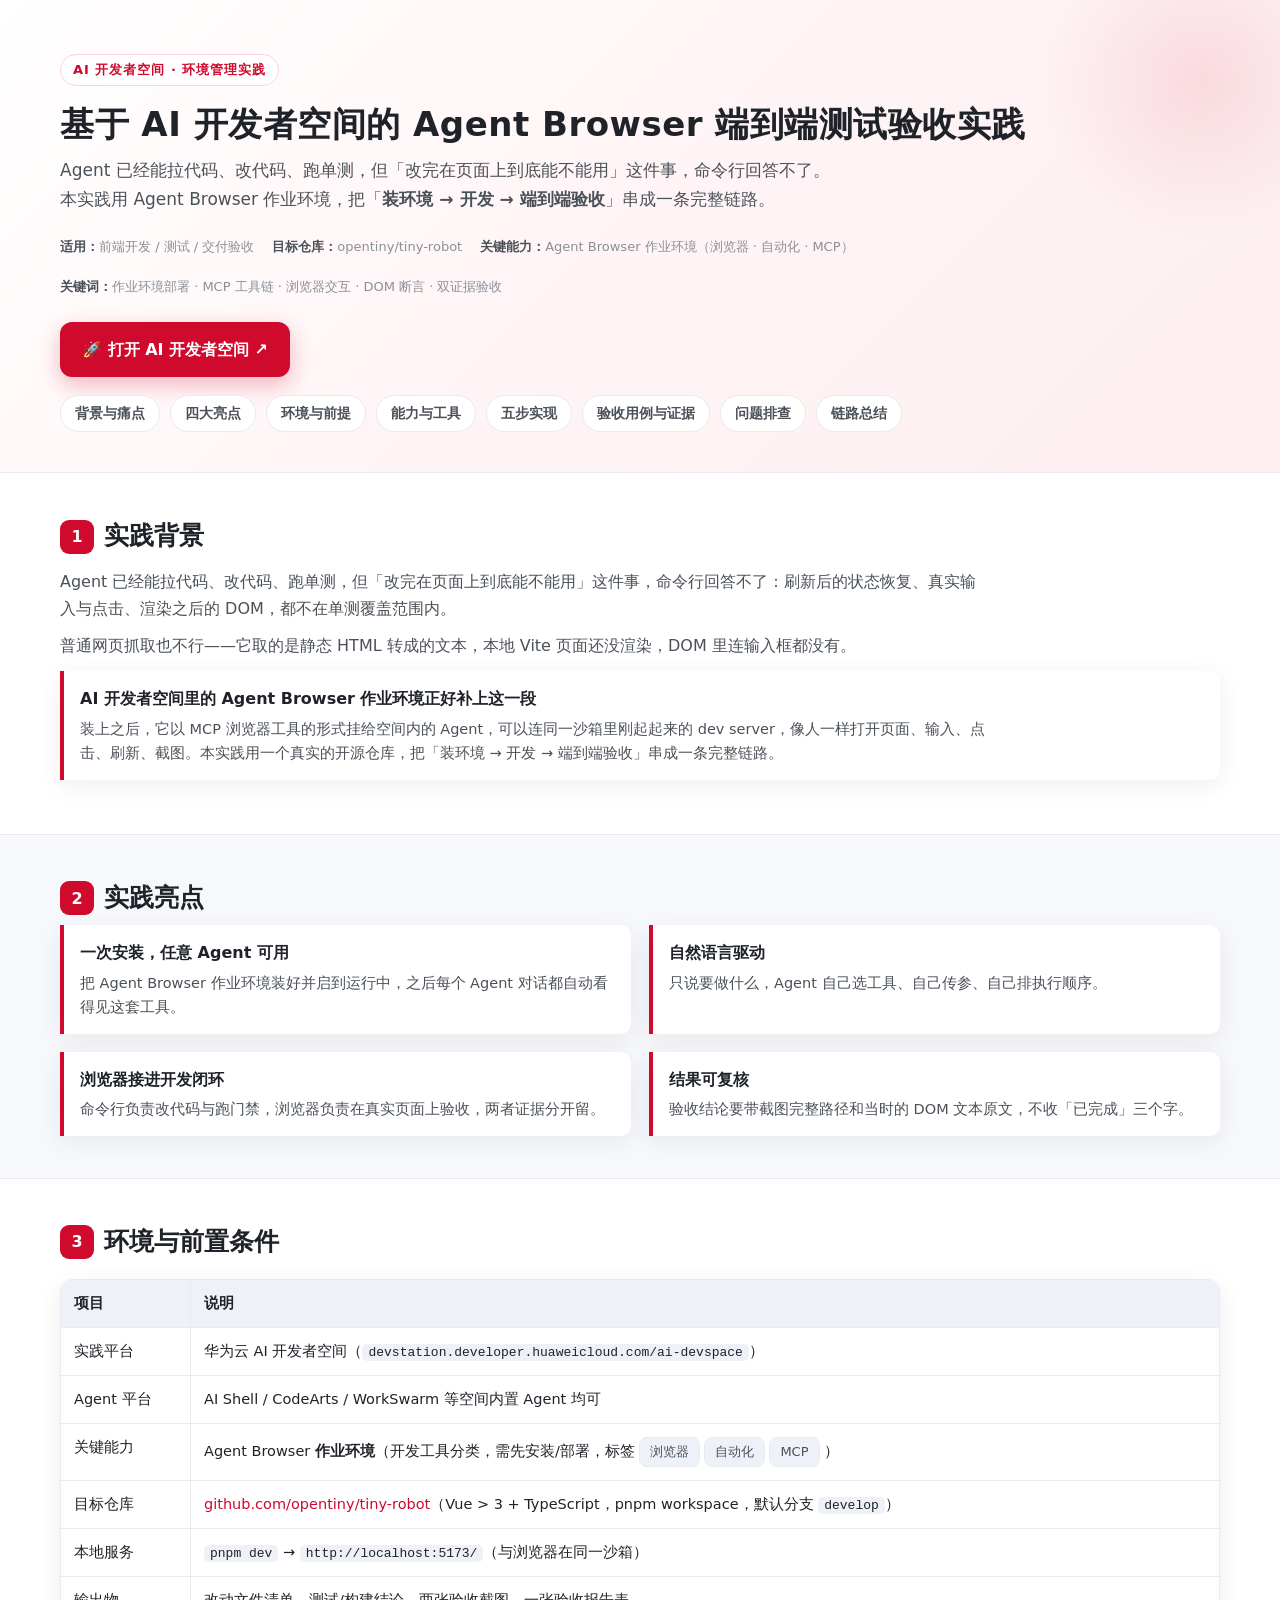
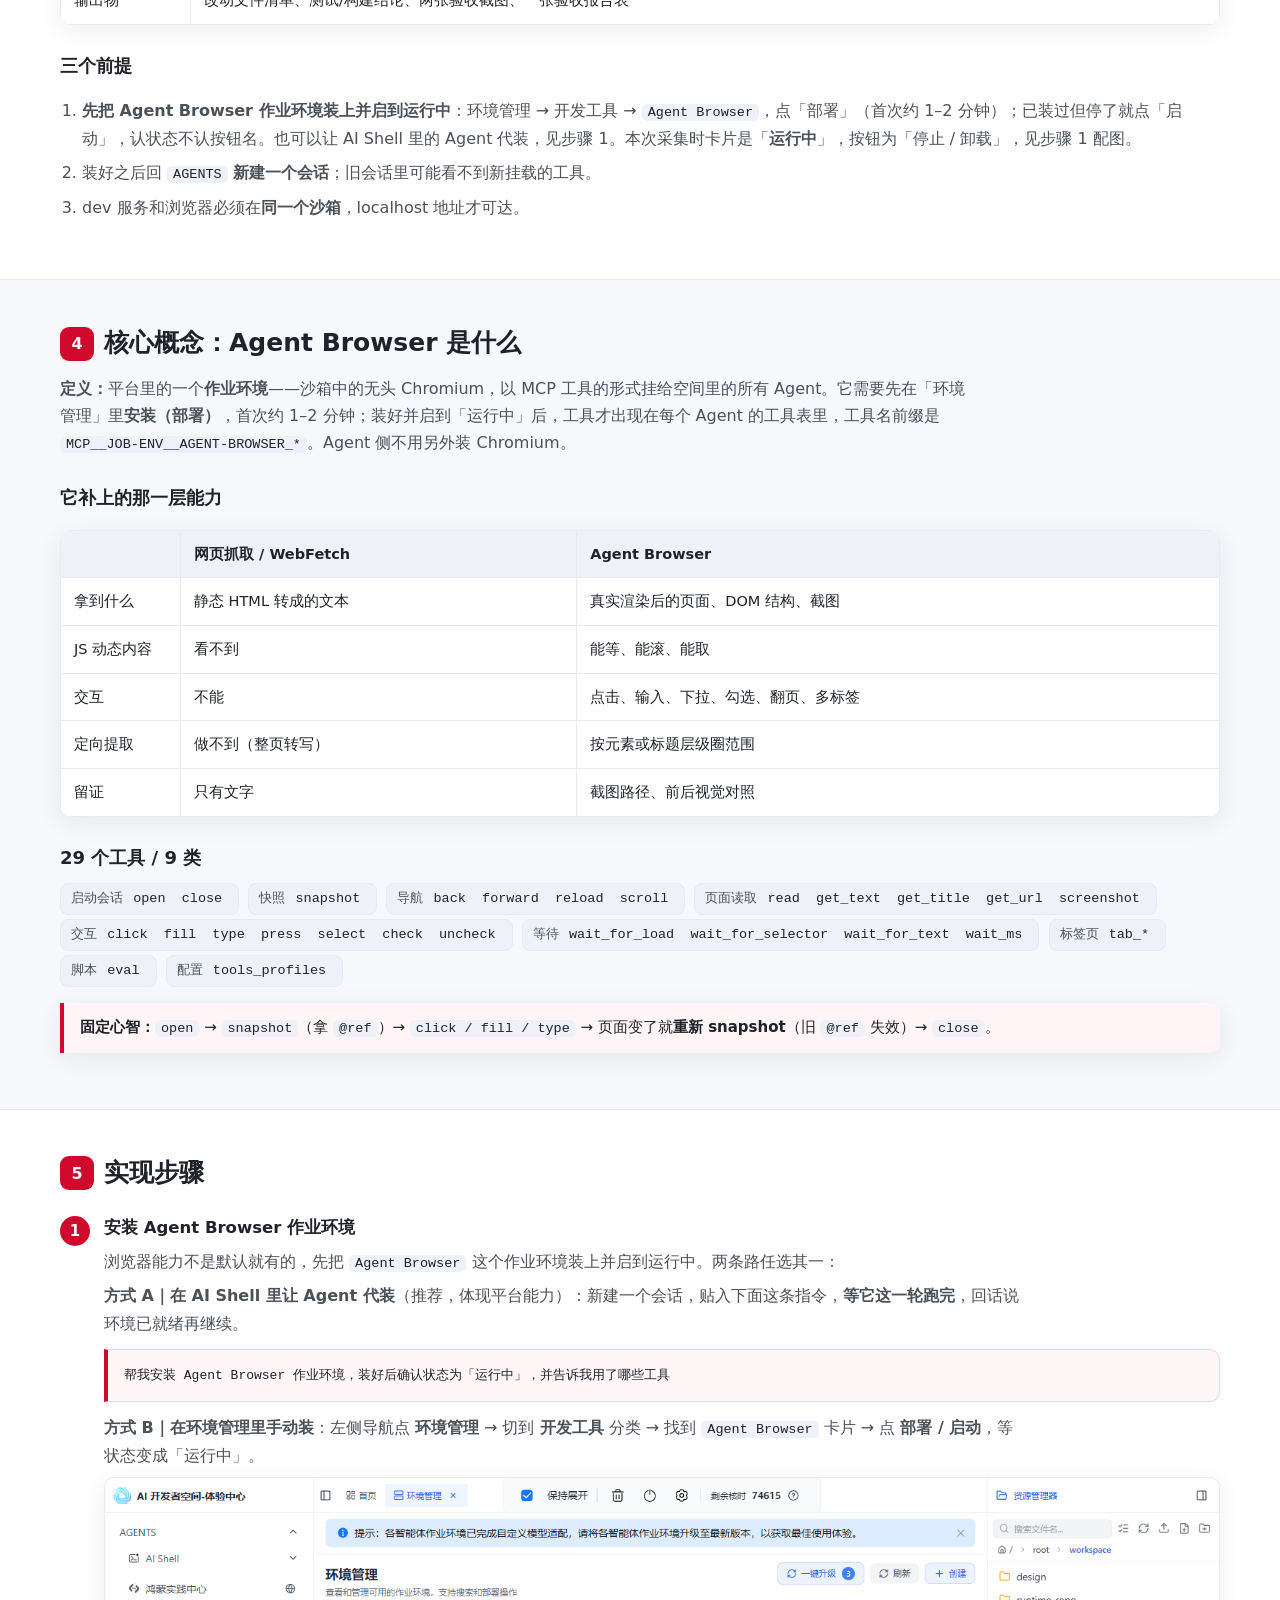
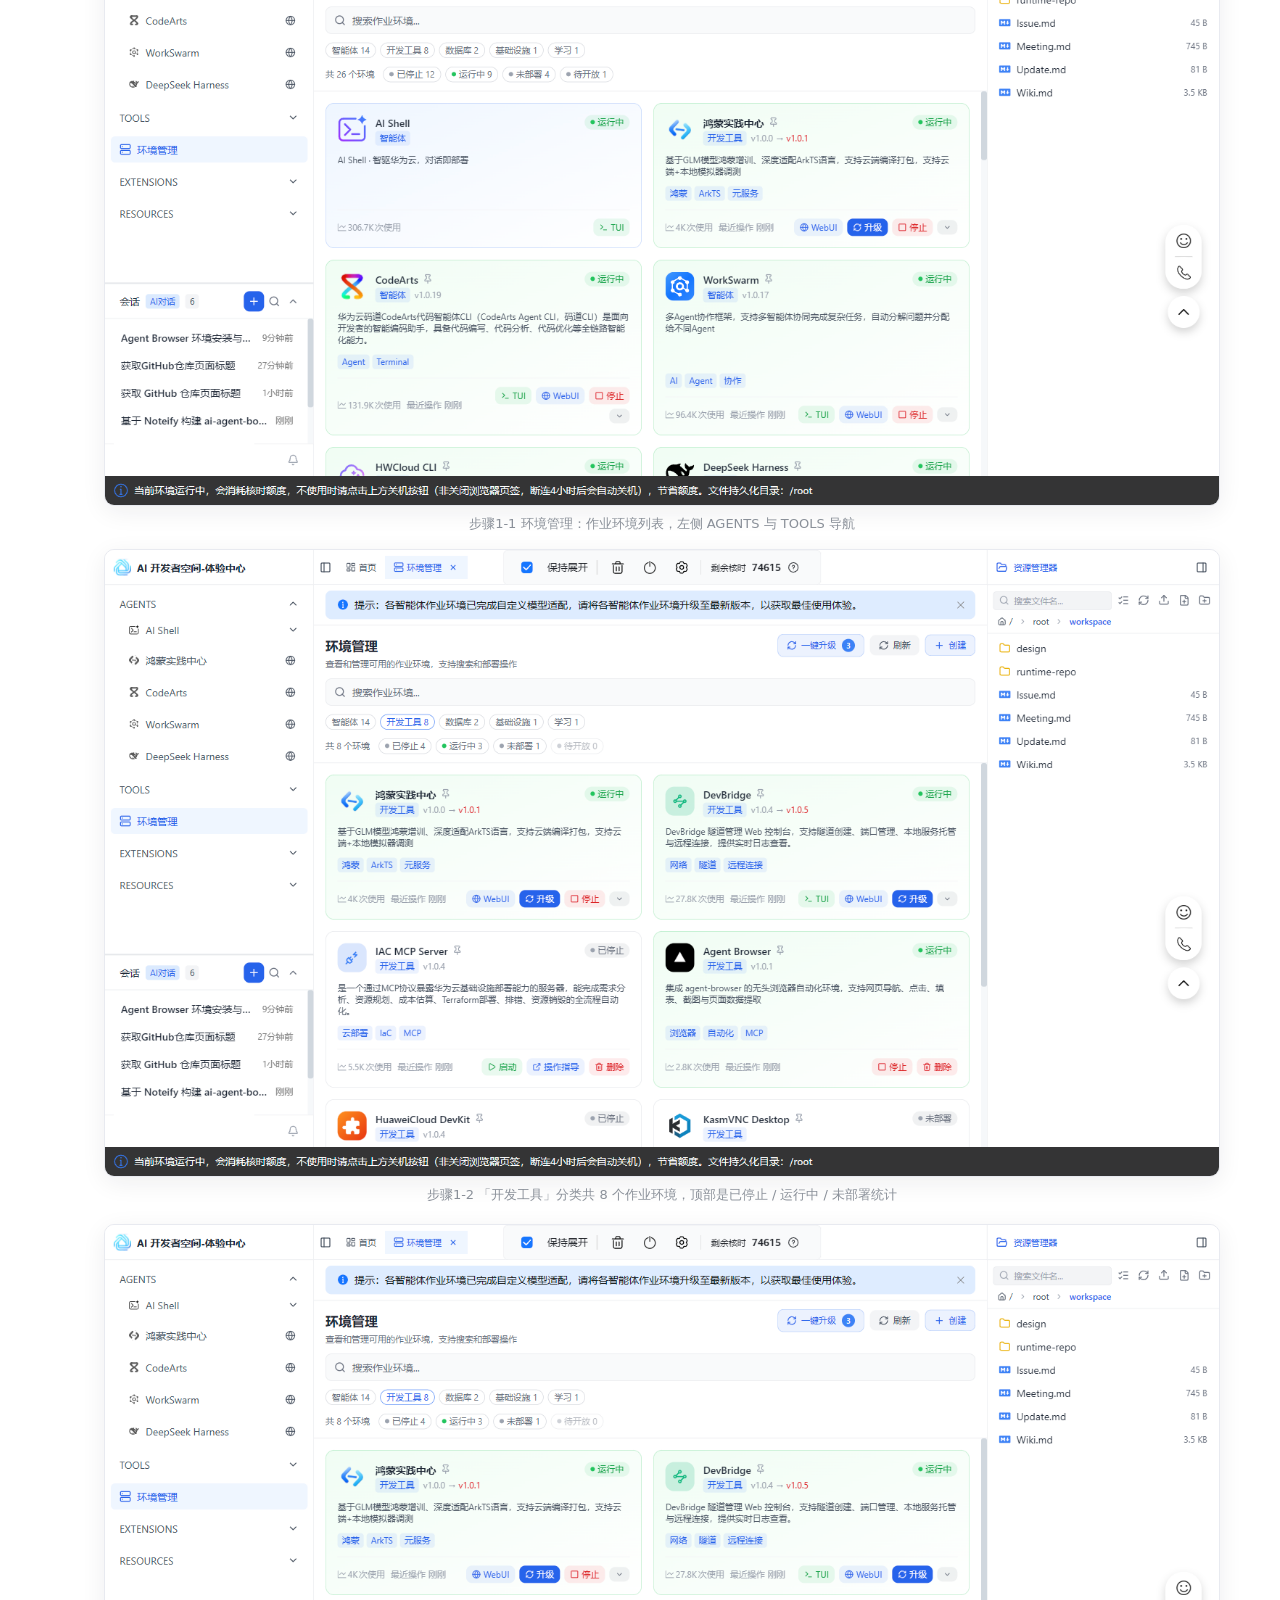
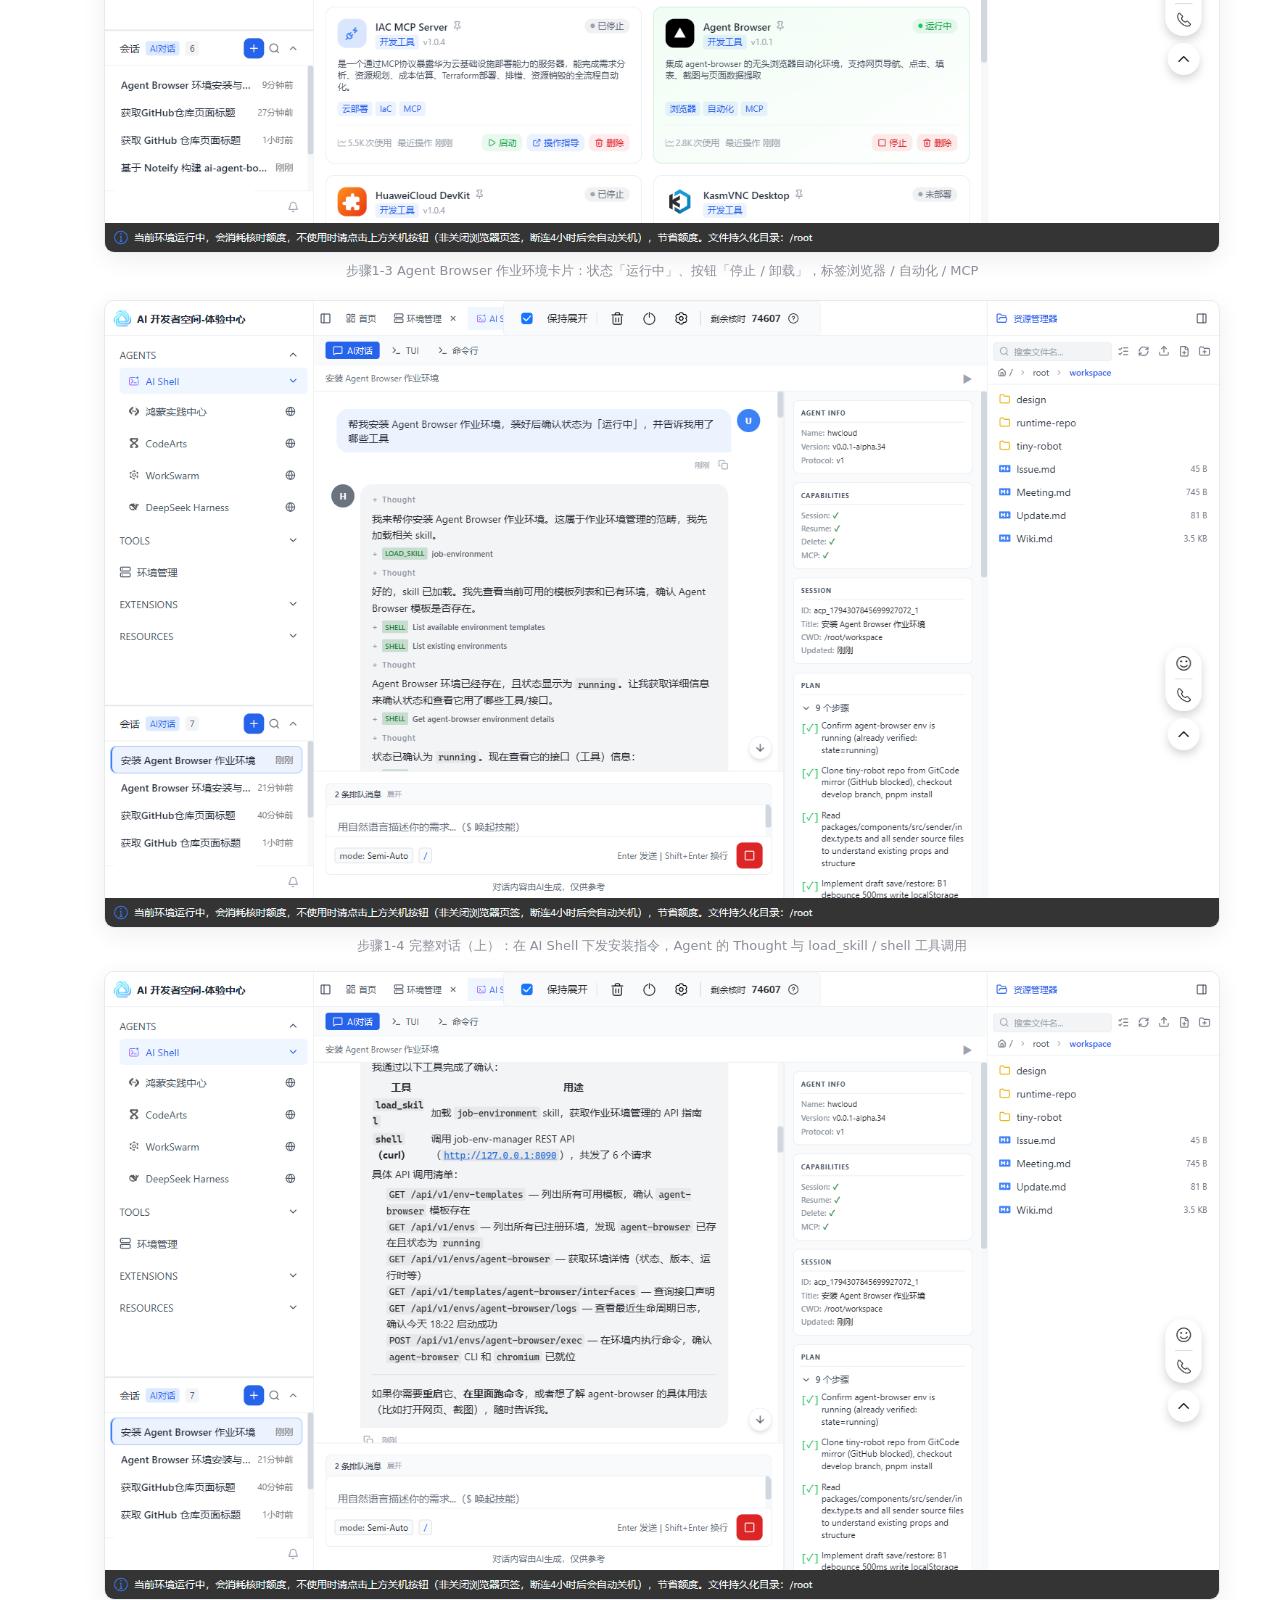
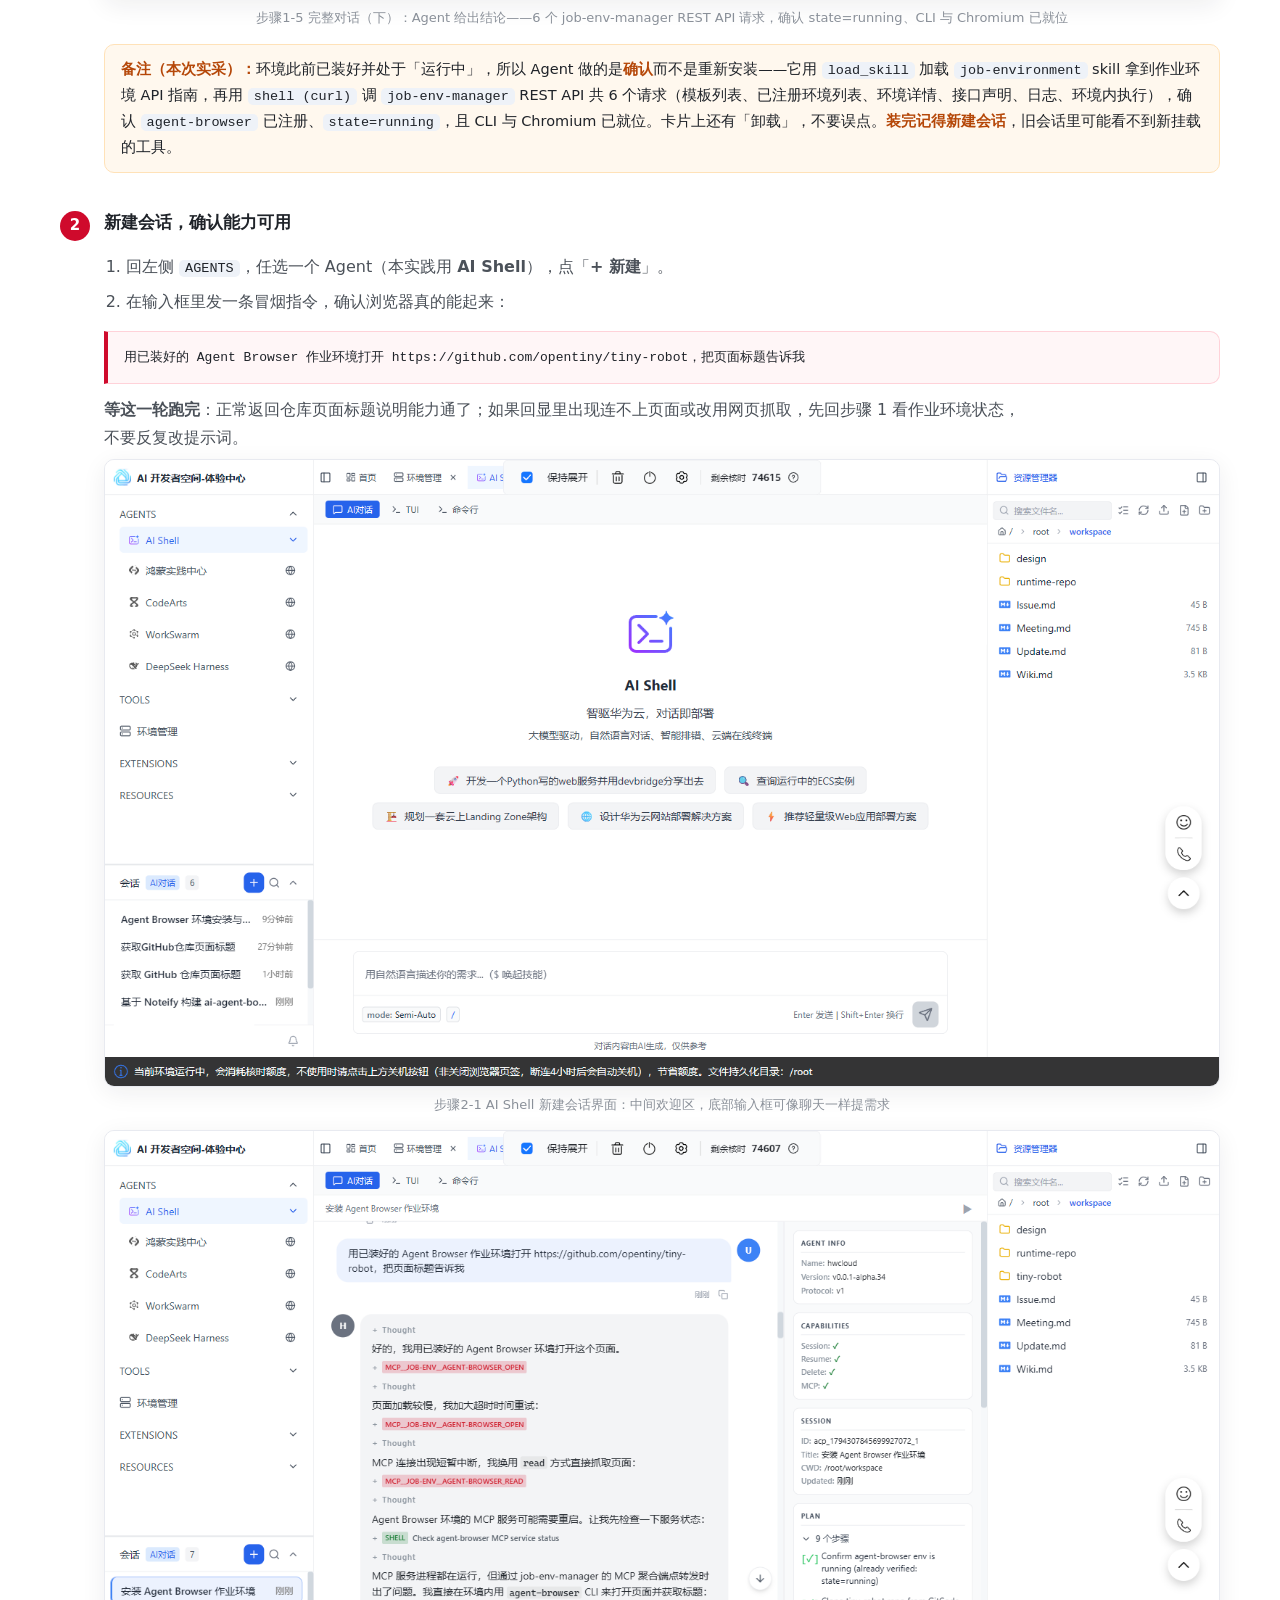
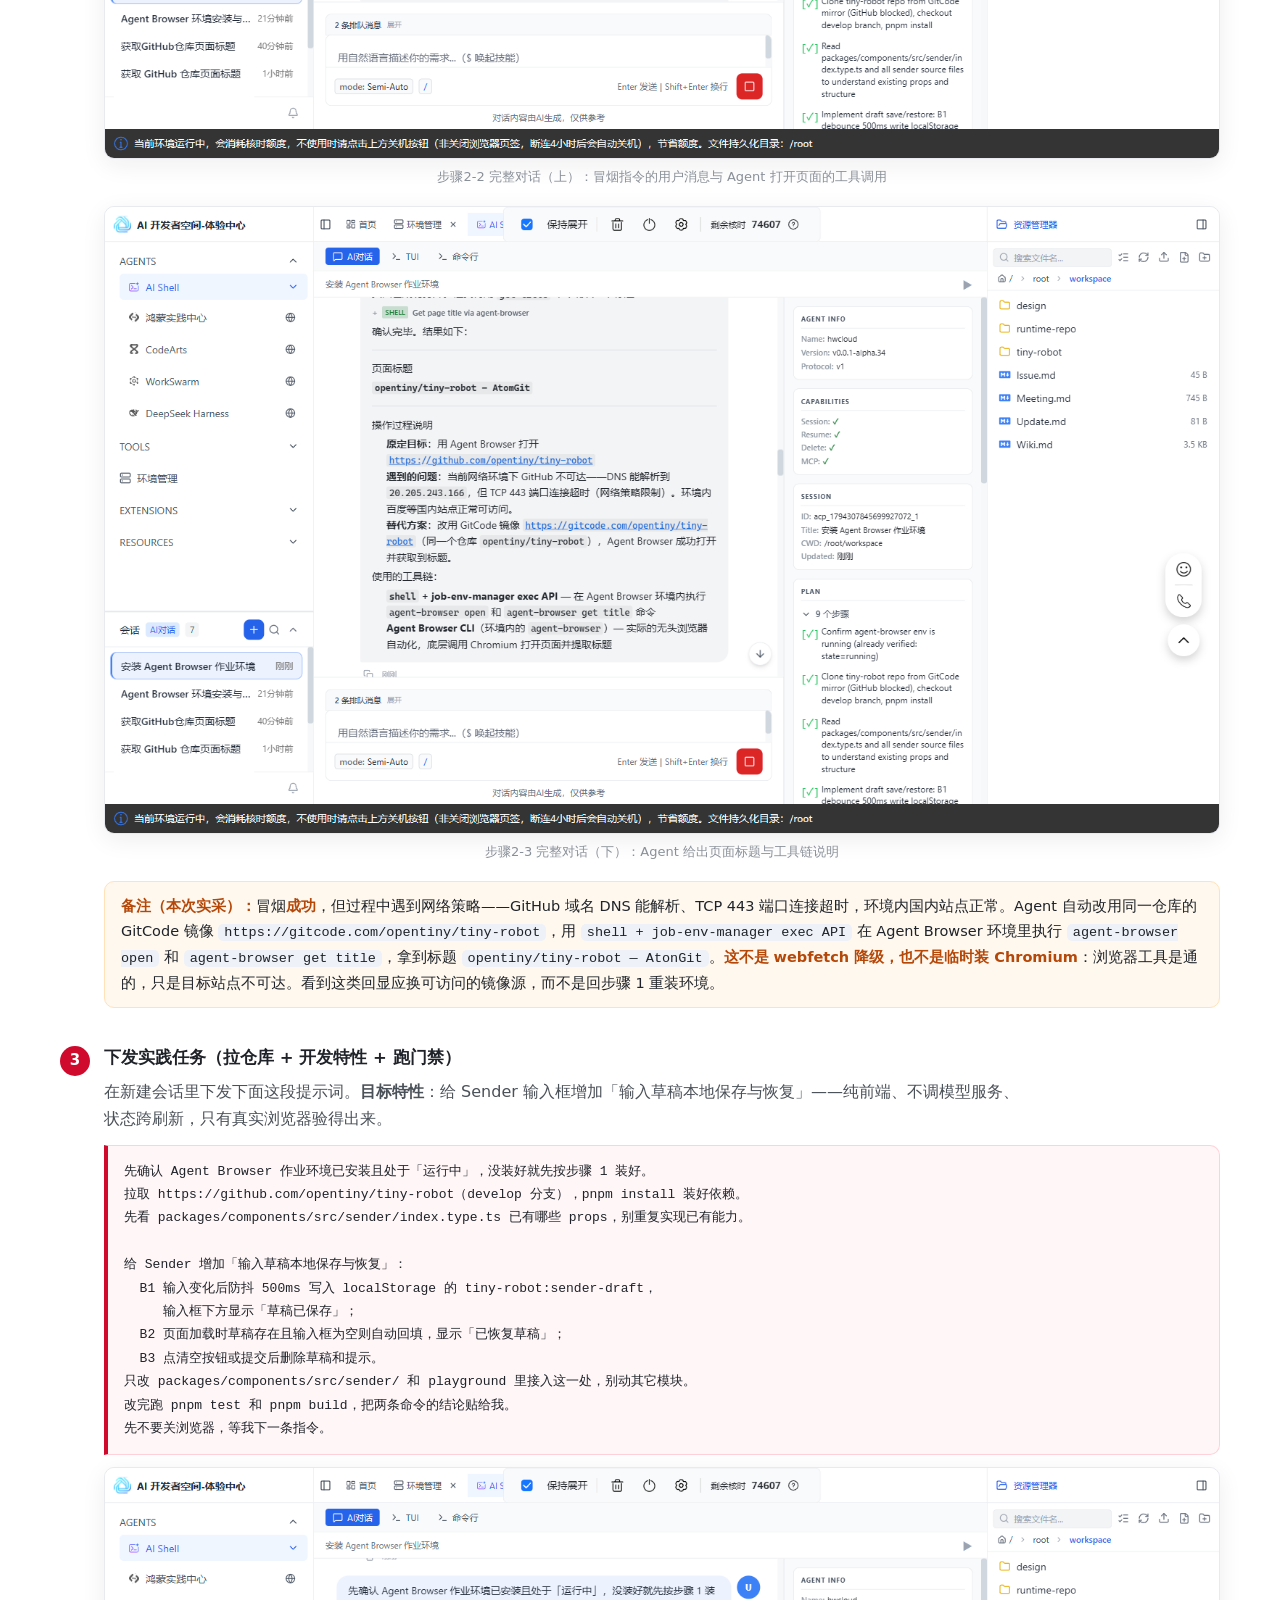
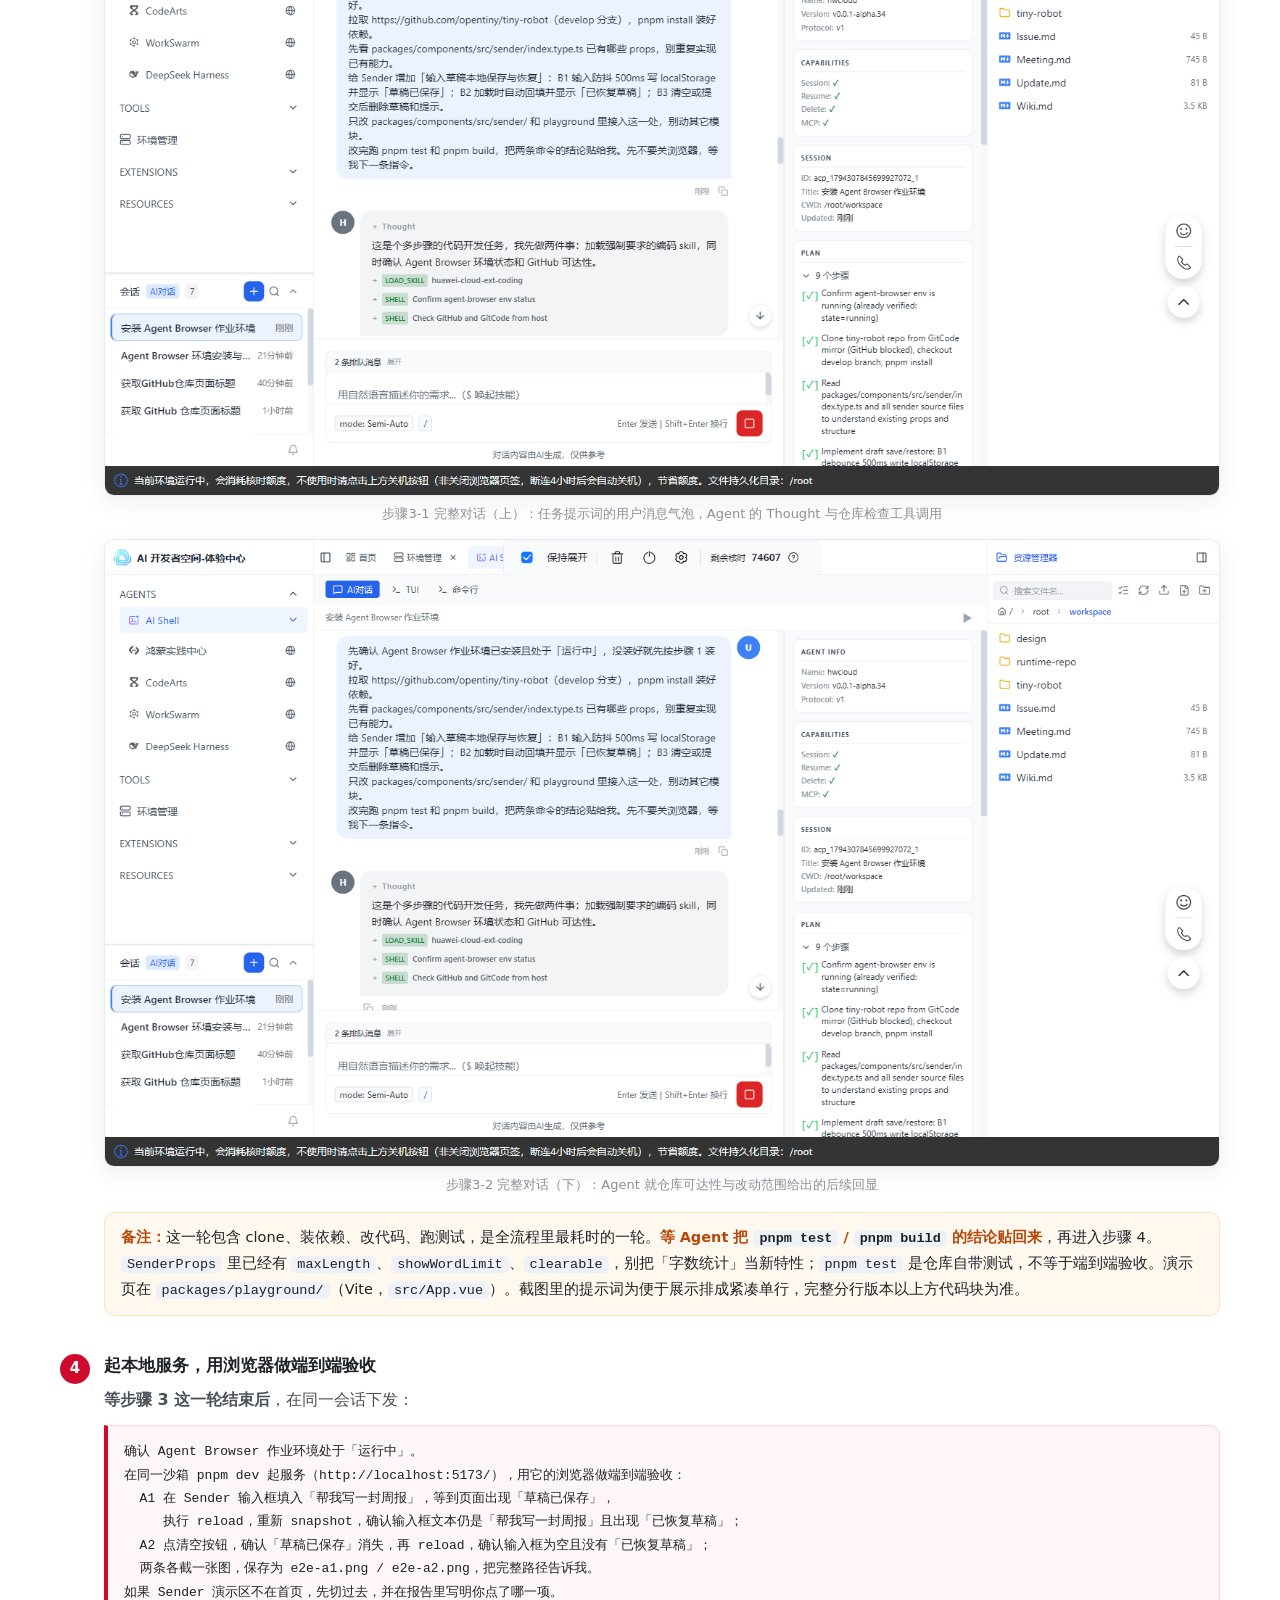
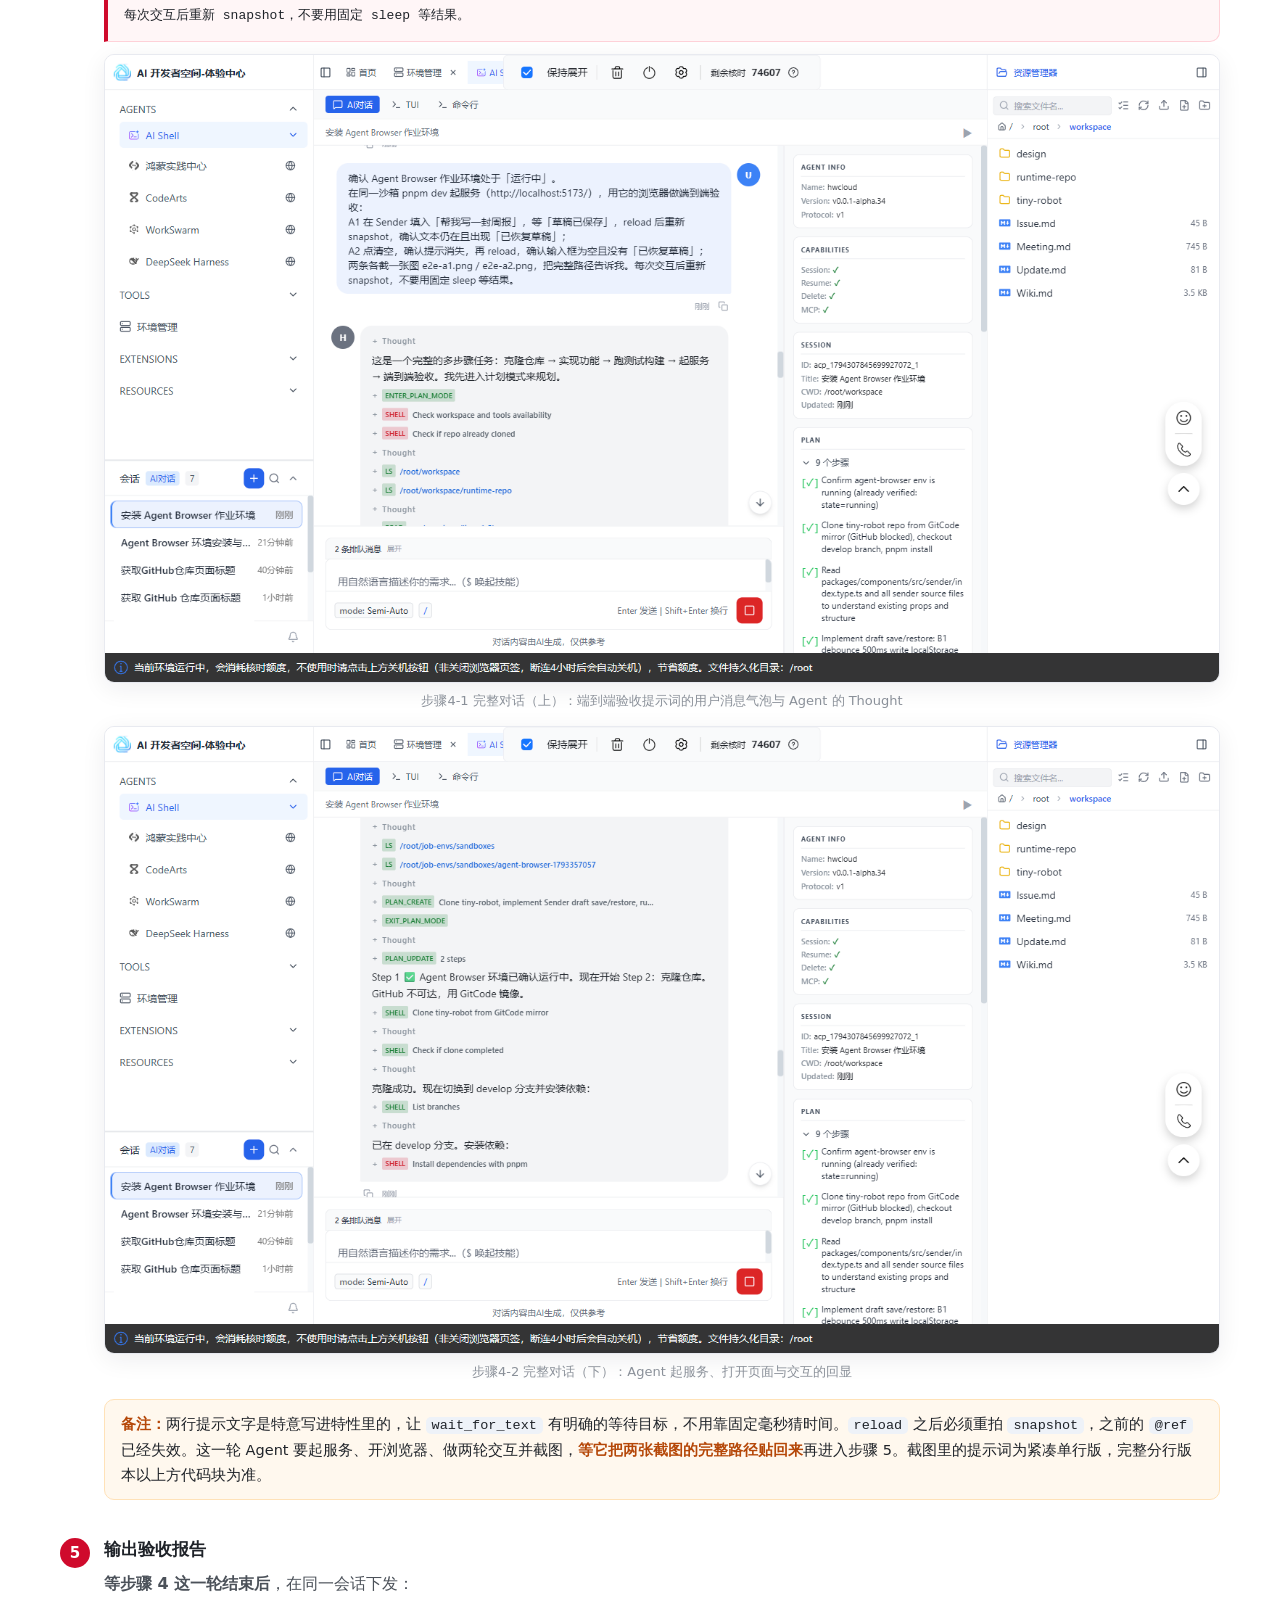
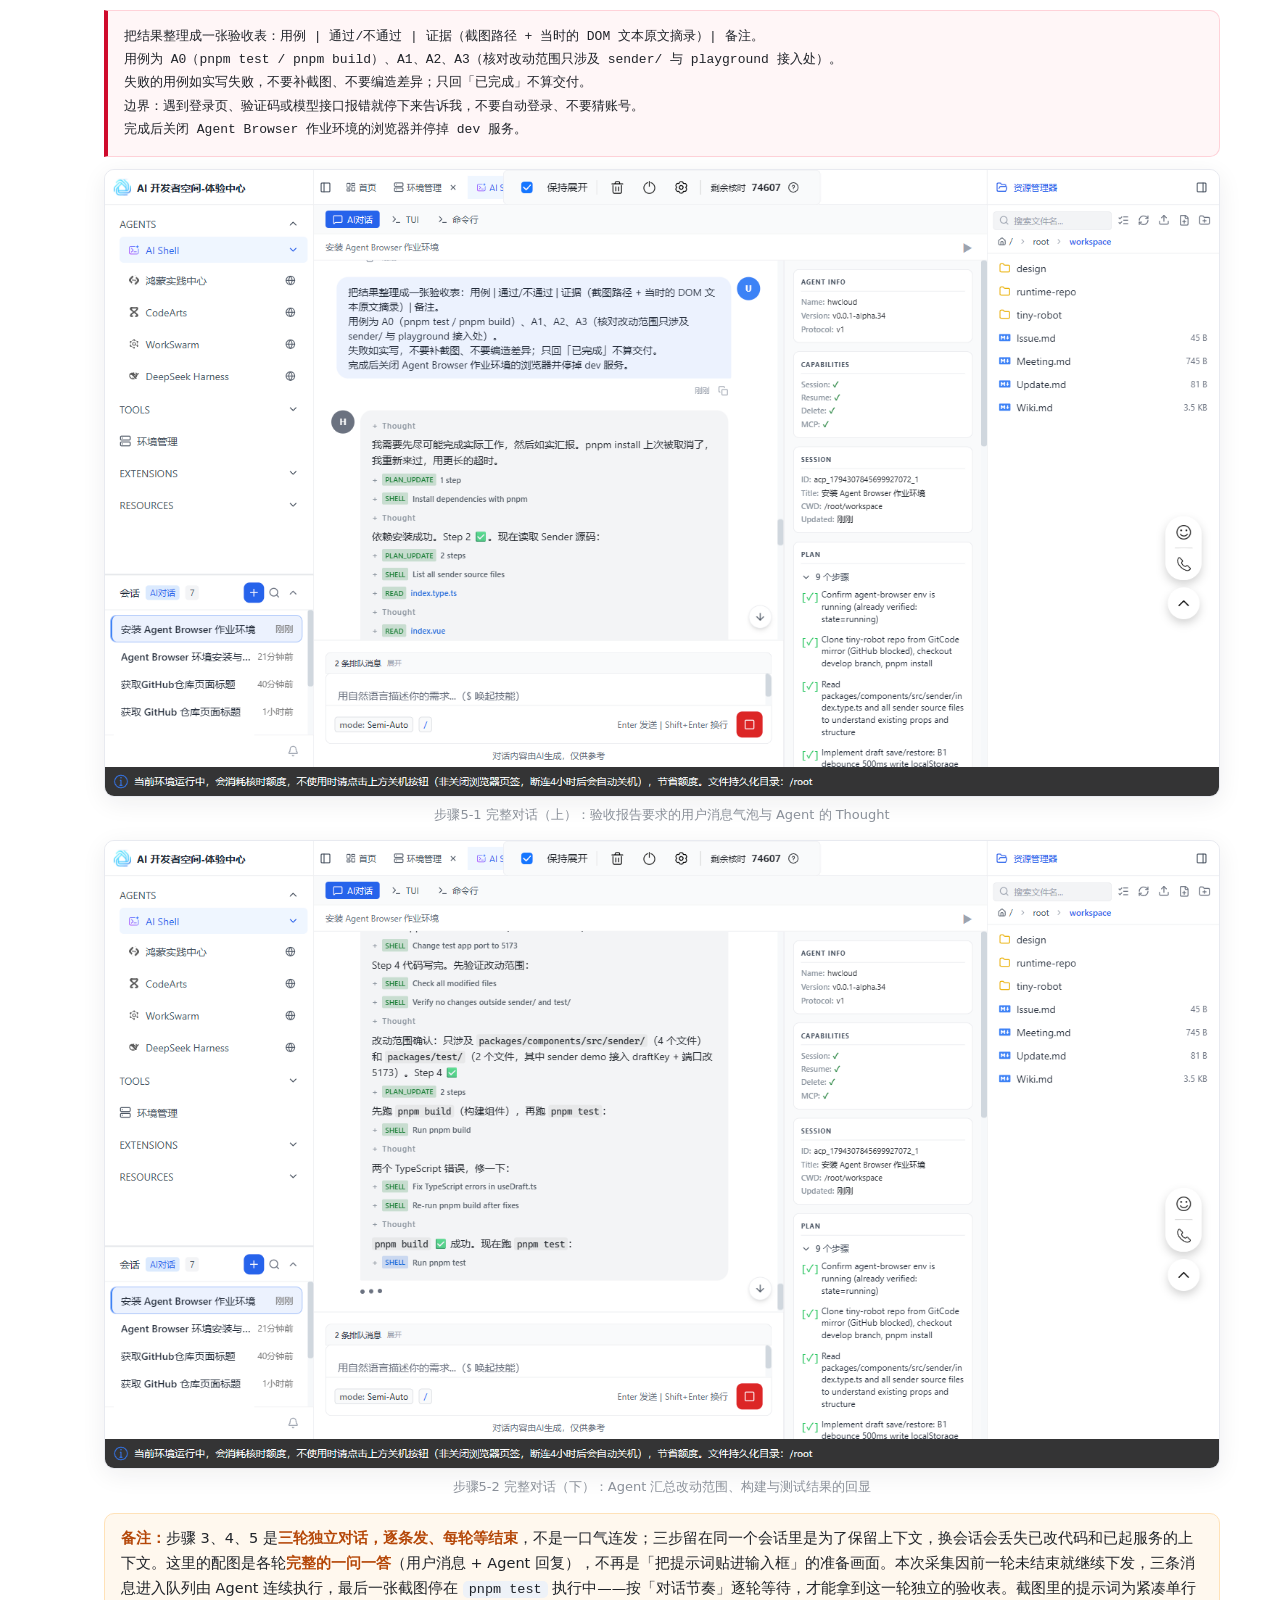
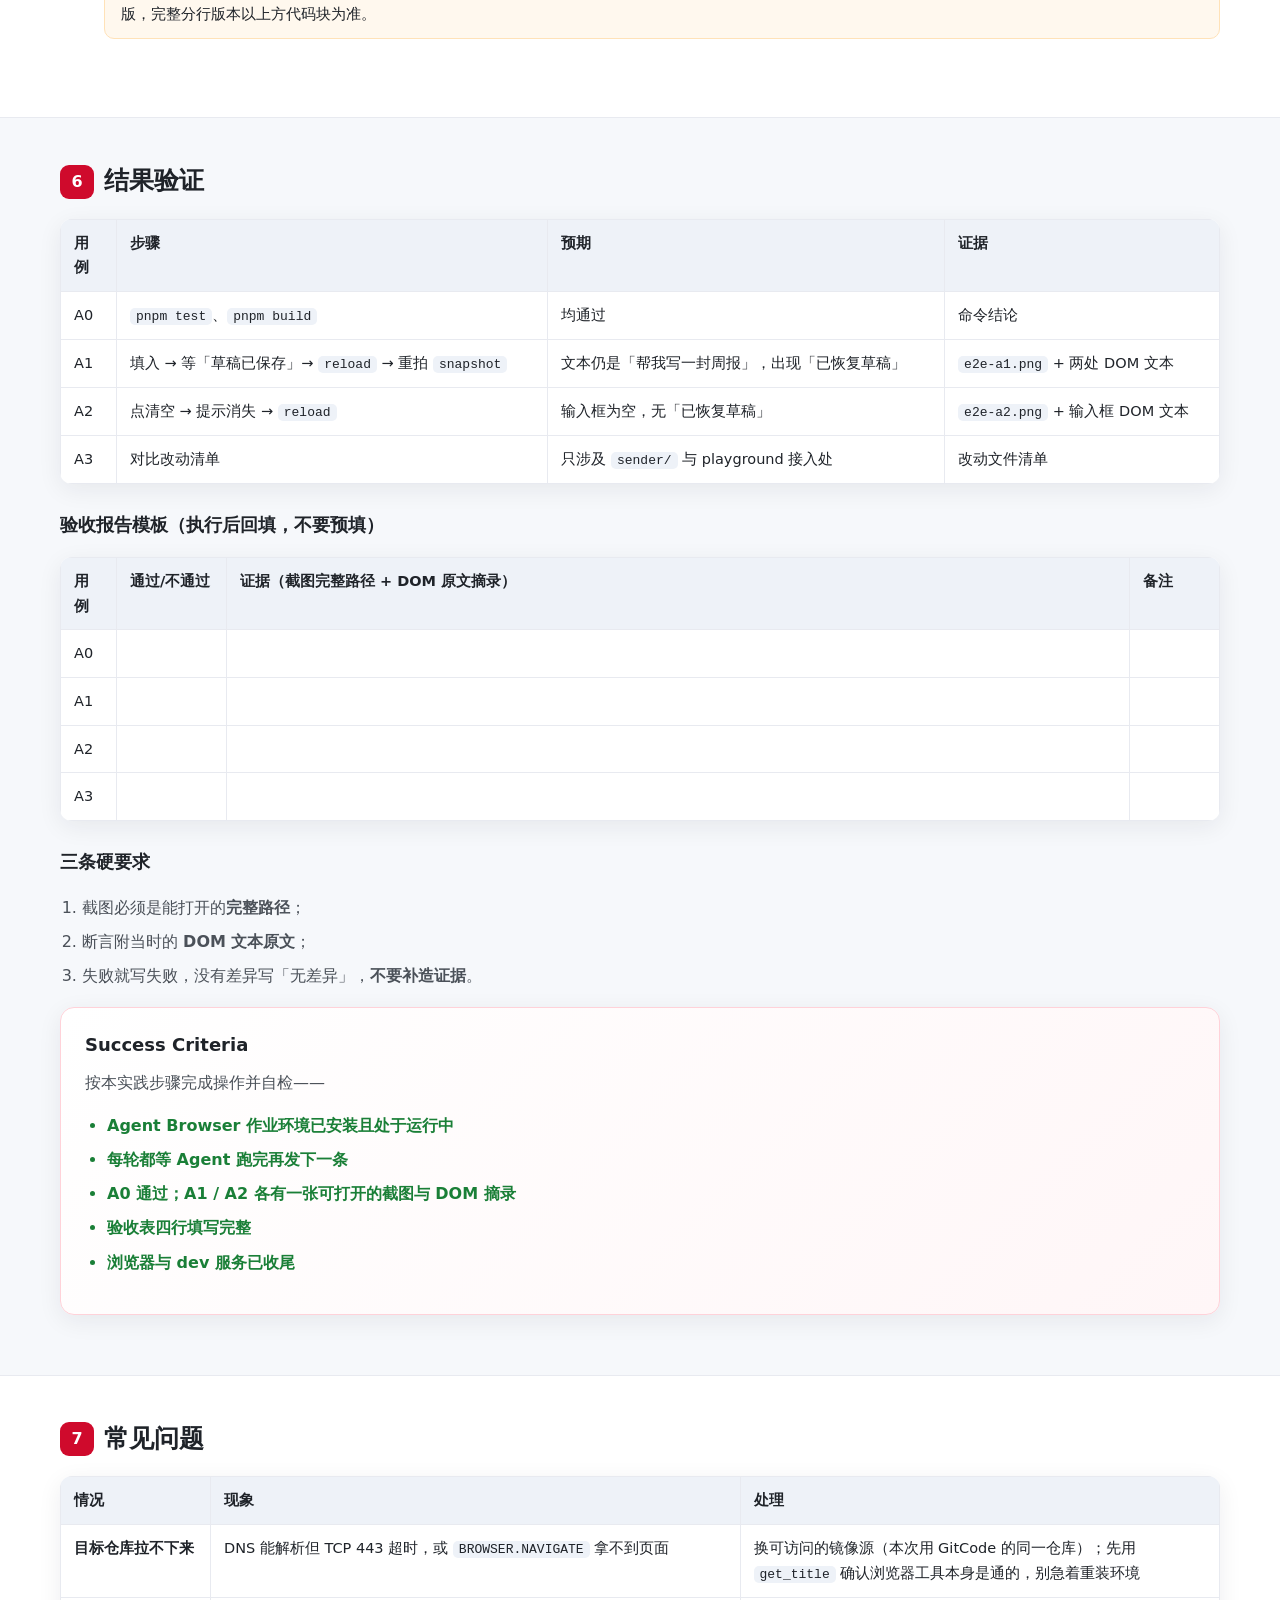
==== cases/AgentBrowser/index.html @ 18efd9cc "docs(cases): 新增四个实践案例页与配套图视频 - 案例详情页：AgentBrowser、env-online、GaussDB、space-intro，含截图资源 - 首页 AIDevspa" ====
<!DOCTYPE html>
<html lang="zh-CN">
<head>
<meta charset="UTF-8" />
<meta name="viewport" content="width=device-width, initial-scale=1.0" />
<title>Agent Browser 端到端测试验收实践：装环境 → 开发 → 真实浏览器验收</title>
<style>
  :root{
    --hw-red:#CF0A2C;
    --hw-red-dark:#A3001C;
    --ink:#1f2329;
    --ink-2:#4b5159;
    --ink-3:#8a9099;
    --line:#e8eaf0;
    --bg:#ffffff;
    --bg-soft:#f6f8fb;
    --bg-soft2:#eef2f8;
    --ok:#1a7f37;
    --warn:#b54708;
    --radius:14px;
    --shadow:0 6px 24px rgba(31,35,41,.07);
  }
  *{box-sizing:border-box}
  html{scroll-behavior:smooth}
  body{
    margin:0;font-family:"PingFang SC","Microsoft YaHei","Hiragino Sans GB",system-ui,-apple-system,Segoe UI,Roboto,Helvetica,Arial,sans-serif;
    color:var(--ink);background:var(--bg-soft);line-height:1.7;-webkit-font-smoothing:antialiased;
  }
  a{color:var(--hw-red);text-decoration:none}
  a:hover{text-decoration:underline}
  .wrap{max-width:1200px;margin:0 auto;padding:0 20px}
  .wrap p{max-width:920px}

  /* Hero */
  .hero{
    background:linear-gradient(135deg,#fff 0%,#fff5f6 45%,#fdeef0 100%);
    border-bottom:1px solid var(--line);padding:54px 0 40px;position:relative;overflow:hidden;
  }
  .hero:after{
    content:"";position:absolute;right:-80px;top:-80px;width:320px;height:320px;border-radius:50%;
    background:radial-gradient(circle,rgba(207,10,44,.10),transparent 70%);
  }
  .tag{display:inline-block;font-size:13px;letter-spacing:1px;color:var(--hw-red);background:#fff;border:1px solid #ffd2d9;padding:4px 12px;border-radius:999px;font-weight:600}
  .hero h1{font-size:34px;line-height:1.3;margin:16px 0 10px;font-weight:800;letter-spacing:.5px}
  .hero p.sub{font-size:17px;color:var(--ink-2);margin:0 0 22px;max-width:780px}
  .hero .meta{display:flex;gap:18px;flex-wrap:wrap;font-size:13px;color:var(--ink-3)}
  .hero .meta b{color:var(--ink-2);font-weight:600}

  /* CTA */
  .cta{
    display:inline-flex;align-items:center;gap:10px;background:var(--hw-red);color:#fff;font-weight:700;
    padding:14px 22px;border-radius:12px;font-size:16px;box-shadow:0 8px 22px rgba(207,10,44,.28);
    transition:transform .15s ease,box-shadow .15s ease;
  }
  .cta:hover{transform:translateY(-2px);box-shadow:0 12px 28px rgba(207,10,44,.34);text-decoration:none;color:#fff}
  .cta.ghost{background:#fff;color:var(--hw-red);border:1.5px solid var(--hw-red);box-shadow:none}
  .cta.ghost:hover{background:#fff5f6}

  section{padding:42px 0;border-bottom:1px solid var(--line)}
  section.bg{background:var(--bg)}
  h2{font-size:25px;font-weight:800;margin:0 0 6px;display:flex;align-items:center;gap:10px}
  h2 .num{display:inline-flex;align-items:center;justify-content:center;width:34px;height:34px;border-radius:9px;background:var(--hw-red);color:#fff;font-size:16px;font-weight:800;flex:0 0 auto}
  h3{font-size:18px;font-weight:700;margin:26px 0 8px}
  h4{font-size:16px}
  p{margin:10px 0;color:var(--ink-2)}
  .lead{color:var(--ink-2);font-size:16px}
  ul,ol{color:var(--ink-2);padding-left:22px}
  li{margin:7px 0}
  code{background:var(--bg-soft2);padding:1px 6px;border-radius:5px;font-size:13.5px;font-family:"SFMono-Regular",Consolas,Menlo,monospace;color:var(--ink)}

  .card{background:var(--bg);border:1px solid var(--line);border-radius:var(--radius);padding:22px 24px;box-shadow:var(--shadow);margin:18px 0}
  .card h4{margin-top:0}
  .grid2{display:grid;grid-template-columns:1fr 1fr;gap:18px}
  .grid3{display:grid;grid-template-columns:repeat(3,1fr);gap:16px}
  @media(max-width:760px){.grid2,.grid3{grid-template-columns:1fr}}

  .pill{display:inline-block;background:var(--bg-soft2);border:1px solid var(--line);border-radius:8px;padding:3px 10px;font-size:13px;color:var(--ink-2);margin:2px 4px 2px 0}
  .feature{border-left:4px solid var(--hw-red);background:#fff;padding:14px 16px;border-radius:0 10px 10px 0;margin:12px 0;box-shadow:var(--shadow)}
  .feature h4{margin:0 0 4px;font-size:16px}
  .feature p{margin:0;font-size:14.5px}

  /* 图片 */
  figure{margin:18px 0}
  figure img{display:block;width:100%;height:auto;border-radius:10px;box-shadow:var(--shadow);border:1px solid var(--line);background:#fff}
  figcaption{font-size:13px;color:var(--ink-3);margin-top:8px;text-align:center;line-height:1.6}
  .gal{display:grid;grid-template-columns:1fr;gap:14px;margin:8px 0 16px}
  .gal figure{margin:0}
  @media(max-width:760px){.gal{grid-template-columns:1fr}}

  /* 代码 / 命令 / 提示词 */
  pre{background:#0f1419;color:#e6edf3;border-radius:12px;padding:16px 18px;overflow:auto;font-size:13.5px;line-height:1.7;margin:14px 0}
  pre code{font-family:"SFMono-Regular",Consolas,Menlo,monospace;white-space:pre;background:none;color:inherit;padding:0}
  .cmd{background:var(--bg-soft2);border:1px dashed var(--line);border-radius:10px;padding:12px 14px;font-family:monospace;font-size:13.5px;color:var(--ink);margin:12px 0;word-break:break-all}
  .prompt{
    background:#fff6f7;border:1px solid #ffd2d9;border-left:4px solid var(--hw-red);
    border-radius:0 10px 10px 0;padding:14px 16px;margin:12px 0;color:var(--ink);
    font-family:"SFMono-Regular",Consolas,Menlo,monospace;font-size:13px;line-height:1.8;
    white-space:pre-wrap;overflow:auto;
  }
  .quote{background:#fff5f6;border-left:4px solid var(--hw-red);border-radius:0 10px 10px 0;padding:12px 16px;margin:14px 0;font-size:15px;color:var(--ink);box-shadow:var(--shadow)}

  /* Steps */
  .step{display:flex;gap:14px;margin:20px 0}
  .step .badge{flex:0 0 auto;width:30px;height:30px;border-radius:50%;background:var(--hw-red);color:#fff;display:flex;align-items:center;justify-content:center;font-weight:800;font-size:15px;margin-top:2px}
  .step .body{flex:1;min-width:0}
  .step .body h4{margin:0 0 4px;font-size:16.5px}
  .step .body p{margin:6px 0}

  /* Table */
  table{width:100%;border-collapse:collapse;margin:16px 0;font-size:14.5px;background:#fff;border-radius:12px;overflow:hidden;box-shadow:var(--shadow)}
  th,td{border:1px solid var(--line);padding:11px 13px;text-align:left;vertical-align:top}
  th{background:var(--bg-soft2);color:var(--ink);font-weight:700}
  td code{background:var(--bg-soft2);padding:1px 6px;border-radius:5px;font-size:13px}
  @media(max-width:760px){table{font-size:13.5px}th,td{padding:9px 10px}}

  .note{border:1px solid #ffe2b8;background:#fff8ee;border-radius:10px;padding:12px 16px;margin:16px 0;font-size:14.5px}
  .note b{color:var(--warn)}
  .ok{color:var(--ok);font-weight:600}

  /* 强调块 */
  .urt{background:linear-gradient(135deg,#fff,#fff6f7);border:1.5px solid #ffd2d9;border-radius:var(--radius);padding:22px 24px;margin:18px 0;box-shadow:var(--shadow)}
  .urt h3{margin-top:0}

  footer{background:#fff;padding:30px 0;color:var(--ink-3);font-size:13.5px;text-align:center}
  .toc{display:flex;flex-wrap:wrap;gap:10px;margin:18px 0 0}
  .toc a{background:#fff;border:1px solid var(--line);border-radius:999px;padding:6px 14px;font-size:13.5px;color:var(--ink-2);font-weight:600}
  .toc a:hover{border-color:var(--hw-red);color:var(--hw-red);text-decoration:none}

  /* 图片放大查看 */
  figure img{cursor:zoom-in}
  .lb-mask{position:fixed;inset:0;z-index:200;display:none;align-items:center;justify-content:center;background:rgba(15,20,25,.88);padding:24px;cursor:zoom-out}
  .lb-mask.on{display:flex}
  .lb-mask img{max-width:96vw;max-height:90vh;width:auto;height:auto;border-radius:8px;background:#fff;box-shadow:0 24px 60px rgba(0,0,0,.5)}
  .lb-tip{position:fixed;left:50%;bottom:20px;transform:translateX(-50%);color:#fff;font-size:13px;opacity:.7}
</style>
</head>
<body>

<!-- HERO -->
<header class="hero">
  <div class="wrap">
    <span class="tag">AI 开发者空间 · 环境管理实践</span>
    <h1>基于 AI 开发者空间的 Agent Browser 端到端测试验收实践</h1>
    <p class="sub">Agent 已经能拉代码、改代码、跑单测，但「改完在页面上到底能不能用」这件事，命令行回答不了。本实践用 Agent Browser 作业环境，把「<b>装环境 → 开发 → 端到端验收</b>」串成一条完整链路。</p>
    <div class="meta">
      <span><b>适用：</b>前端开发 / 测试 / 交付验收</span>
      <span><b>目标仓库：</b>opentiny/tiny-robot</span>
      <span><b>关键能力：</b>Agent Browser 作业环境（浏览器 · 自动化 · MCP）</span>
      <span><b>关键词：</b>作业环境部署 · MCP 工具链 · 浏览器交互 · DOM 断言 · 双证据验收</span>
    </div>
    <div style="margin-top:24px;display:flex;gap:14px;flex-wrap:wrap">
      <a class="cta" href="https://devstation.developer.huaweicloud.com/ai-devspace" target="_blank" rel="noopener">🚀 打开 AI 开发者空间 ↗</a>
    </div>
    <div class="toc">
      <a href="#bg">背景与痛点</a>
      <a href="#highlight">四大亮点</a>
      <a href="#pre">环境与前提</a>
      <a href="#concept">能力与工具</a>
      <a href="#steps">五步实现</a>
      <a href="#verify">验收用例与证据</a>
      <a href="#faq">问题排查</a>
      <a href="#summary">链路总结</a>
    </div>
  </div>
</header>

<!-- 1 -->
<section id="bg" class="bg">
  <div class="wrap">
    <h2><span class="num">1</span>实践背景</h2>
    <p class="lead">Agent 已经能拉代码、改代码、跑单测，但「改完在页面上到底能不能用」这件事，命令行回答不了：刷新后的状态恢复、真实输入与点击、渲染之后的 DOM，都不在单测覆盖范围内。</p>
    <p>普通网页抓取也不行——它取的是静态 HTML 转成的文本，本地 Vite 页面还没渲染，DOM 里连输入框都没有。</p>
    <div class="feature">
      <h4>AI 开发者空间里的 Agent Browser 作业环境正好补上这一段</h4>
      <p>装上之后，它以 MCP 浏览器工具的形式挂给空间内的 Agent，可以连同一沙箱里刚起起来的 dev server，像人一样打开页面、输入、点击、刷新、截图。本实践用一个真实的开源仓库，把「装环境 → 开发 → 端到端验收」串成一条完整链路。</p>
    </div>
  </div>
</section>

<!-- 2 -->
<section id="highlight">
  <div class="wrap">
    <h2><span class="num">2</span>实践亮点</h2>
    <div class="grid2">
      <div class="feature" style="margin:0">
        <h4>一次安装，任意 Agent 可用</h4>
        <p>把 Agent Browser 作业环境装好并启到运行中，之后每个 Agent 对话都自动看得见这套工具。</p>
      </div>
      <div class="feature" style="margin:0">
        <h4>自然语言驱动</h4>
        <p>只说要做什么，Agent 自己选工具、自己传参、自己排执行顺序。</p>
      </div>
      <div class="feature" style="margin:0">
        <h4>浏览器接进开发闭环</h4>
        <p>命令行负责改代码与跑门禁，浏览器负责在真实页面上验收，两者证据分开留。</p>
      </div>
      <div class="feature" style="margin:0">
        <h4>结果可复核</h4>
        <p>验收结论要带截图完整路径和当时的 DOM 文本原文，不收「已完成」三个字。</p>
      </div>
    </div>
  </div>
</section>

<!-- 3 -->
<section id="pre" class="bg">
  <div class="wrap">
    <h2><span class="num">3</span>环境与前置条件</h2>
    <table>
      <thead><tr><th style="width:130px">项目</th><th>说明</th></tr></thead>
      <tbody>
        <tr><td>实践平台</td><td>华为云 AI 开发者空间（<code>devstation.developer.huaweicloud.com/ai-devspace</code>）</td></tr>
        <tr><td>Agent 平台</td><td>AI Shell / CodeArts / WorkSwarm 等空间内置 Agent 均可</td></tr>
        <tr><td>关键能力</td><td>Agent Browser <b>作业环境</b>（开发工具分类，需先安装/部署，标签 <span class="pill">浏览器</span><span class="pill">自动化</span><span class="pill">MCP</span>）</td></tr>
        <tr><td>目标仓库</td><td><a href="https://github.com/opentiny/tiny-robot" target="_blank" rel="noopener">github.com/opentiny/tiny-robot</a>（Vue &gt; 3 + TypeScript，pnpm workspace，默认分支 <code>develop</code>）</td></tr>
        <tr><td>本地服务</td><td><code>pnpm dev</code> → <code>http://localhost:5173/</code>（与浏览器在同一沙箱）</td></tr>
        <tr><td>输出物</td><td>改动文件清单、测试/构建结论、两张验收截图、一张验收报告表</td></tr>
      </tbody>
    </table>

    <h3>三个前提</h3>
    <ol>
      <li><b>先把 Agent Browser 作业环境装上并启到运行中</b>：环境管理 → 开发工具 → <code>Agent Browser</code>，点「部署」（首次约 1–2 分钟）；已装过但停了就点「启动」，认状态不认按钮名。也可以让 AI Shell 里的 Agent 代装，见步骤 1。本次采集时卡片是「<b>运行中</b>」，按钮为「停止 / 卸载」，见步骤 1 配图。</li>
      <li>装好之后回 <code>AGENTS</code> <b>新建一个会话</b>；旧会话里可能看不到新挂载的工具。</li>
      <li>dev 服务和浏览器必须在<b>同一个沙箱</b>，localhost 地址才可达。</li>
    </ol>
  </div>
</section>

<!-- 4 -->
<section id="concept">
  <div class="wrap">
    <h2><span class="num">4</span>核心概念：Agent Browser 是什么</h2>
    <p class="lead"><b>定义：</b>平台里的一个<b>作业环境</b>——沙箱中的无头 Chromium，以 MCP 工具的形式挂给空间里的所有 Agent。它需要先在「环境管理」里<b>安装（部署）</b>，首次约 1–2 分钟；装好并启到「运行中」后，工具才出现在每个 Agent 的工具表里，工具名前缀是 <code>MCP__JOB-ENV__AGENT-BROWSER_*</code>。Agent 侧不用另外装 Chromium。</p>

    <h3>它补上的那一层能力</h3>
    <table>
      <thead><tr><th style="width:120px"></th><th>网页抓取 / WebFetch</th><th>Agent Browser</th></tr></thead>
      <tbody>
        <tr><td>拿到什么</td><td>静态 HTML 转成的文本</td><td>真实渲染后的页面、DOM 结构、截图</td></tr>
        <tr><td>JS 动态内容</td><td>看不到</td><td>能等、能滚、能取</td></tr>
        <tr><td>交互</td><td>不能</td><td>点击、输入、下拉、勾选、翻页、多标签</td></tr>
        <tr><td>定向提取</td><td>做不到（整页转写）</td><td>按元素或标题层级圈范围</td></tr>
        <tr><td>留证</td><td>只有文字</td><td>截图路径、前后视觉对照</td></tr>
      </tbody>
    </table>

    <h3>29 个工具 / 9 类</h3>
    <div>
      <span class="pill">启动会话 <code>open</code> <code>close</code></span>
      <span class="pill">快照 <code>snapshot</code></span>
      <span class="pill">导航 <code>back</code> <code>forward</code> <code>reload</code> <code>scroll</code></span>
      <span class="pill">页面读取 <code>read</code> <code>get_text</code> <code>get_title</code> <code>get_url</code> <code>screenshot</code></span>
      <span class="pill">交互 <code>click</code> <code>fill</code> <code>type</code> <code>press</code> <code>select</code> <code>check</code> <code>uncheck</code></span>
      <span class="pill">等待 <code>wait_for_load</code> <code>wait_for_selector</code> <code>wait_for_text</code> <code>wait_ms</code></span>
      <span class="pill">标签页 <code>tab_*</code></span>
      <span class="pill">脚本 <code>eval</code></span>
      <span class="pill">配置 <code>tools_profiles</code></span>
    </div>

    <div class="quote"><b>固定心智：</b><code>open</code> → <code>snapshot</code>（拿 <code>@ref</code>）→ <code>click / fill / type</code> → 页面变了就<b>重新 snapshot</b>（旧 <code>@ref</code> 失效）→ <code>close</code>。</div>
  </div>
</section>

<!-- 5 -->
<section id="steps" class="bg">
  <div class="wrap">
    <h2><span class="num">5</span>实现步骤</h2>

    <!-- STEP 1 -->
    <div class="step">
      <div class="badge">1</div>
      <div class="body">
        <h4>安装 Agent Browser 作业环境</h4>
        <p>浏览器能力不是默认就有的，先把 <code>Agent Browser</code> 这个作业环境装上并启到运行中。两条路任选其一：</p>

        <p><b>方式 A｜在 AI Shell 里让 Agent 代装</b>（推荐，体现平台能力）：新建一个会话，贴入下面这条指令，<b>等它这一轮跑完</b>，回话说环境已就绪再继续。</p>
        <div class="prompt">帮我安装 Agent Browser 作业环境，装好后确认状态为「运行中」，并告诉我用了哪些工具</div>

        <p><b>方式 B｜在环境管理里手动装</b>：左侧导航点 <b>环境管理</b> → 切到 <b>开发工具</b> 分类 → 找到 <code>Agent Browser</code> 卡片 → 点 <b>部署 / 启动</b>，等状态变成「运行中」。</p>

        <div class="gal">
          <figure>
            <img src="./assets/case864/step1_env.png" alt="环境管理：作业环境列表，左侧 AGENTS 与 TOOLS 导航" loading="lazy" />
            <figcaption>步骤1-1 环境管理：作业环境列表，左侧 AGENTS 与 TOOLS 导航</figcaption>
          </figure>
          <figure>
            <img src="./assets/case864/step1_devtools.png" alt="「开发工具」分类共 8 个作业环境，顶部是已停止 / 运行中 / 未部署统计" loading="lazy" />
            <figcaption>步骤1-2 「开发工具」分类共 8 个作业环境，顶部是已停止 / 运行中 / 未部署统计</figcaption>
          </figure>
        </div>

        <figure>
          <img src="./assets/case864/step1_card.png" alt="Agent Browser 作业环境卡片" loading="lazy" />
          <figcaption>步骤1-3 Agent Browser 作业环境卡片：状态「运行中」、按钮「停止 / 卸载」，标签浏览器 / 自动化 / MCP</figcaption>
        </figure>

        <div class="gal">
          <figure>
            <img src="./assets/case864/round1_1.png" alt="完整对话（上）：在 AI Shell 下发安装指令" loading="lazy" />
            <figcaption>步骤1-4 完整对话（上）：在 AI Shell 下发安装指令，Agent 的 Thought 与 load_skill / shell 工具调用</figcaption>
          </figure>
          <figure>
            <img src="./assets/case864/round1_4.png" alt="完整对话（下）：Agent 给出结论" loading="lazy" />
            <figcaption>步骤1-5 完整对话（下）：Agent 给出结论——6 个 job-env-manager REST API 请求，确认 state=running、CLI 与 Chromium 已就位</figcaption>
          </figure>
        </div>

        <div class="note"><b>备注（本次实采）：</b>环境此前已装好并处于「运行中」，所以 Agent 做的是<b>确认</b>而不是重新安装——它用 <code>load_skill</code> 加载 <code>job-environment</code> skill 拿到作业环境 API 指南，再用 <code>shell (curl)</code> 调 <code>job-env-manager</code> REST API 共 6 个请求（模板列表、已注册环境列表、环境详情、接口声明、日志、环境内执行），确认 <code>agent-browser</code> 已注册、<code>state=running</code>，且 CLI 与 Chromium 已就位。卡片上还有「卸载」，不要误点。<b>装完记得新建会话</b>，旧会话里可能看不到新挂载的工具。</div>
      </div>
    </div>

    <!-- STEP 2 -->
    <div class="step">
      <div class="badge">2</div>
      <div class="body">
        <h4>新建会话，确认能力可用</h4>
        <ol>
          <li>回左侧 <code>AGENTS</code>，任选一个 Agent（本实践用 <b>AI Shell</b>），点「<b>+ 新建</b>」。</li>
          <li>在输入框里发一条冒烟指令，确认浏览器真的能起来：</li>
        </ol>
        <div class="prompt">用已装好的 Agent Browser 作业环境打开 https://github.com/opentiny/tiny-robot，把页面标题告诉我</div>
        <p><b>等这一轮跑完</b>：正常返回仓库页面标题说明能力通了；如果回显里出现连不上页面或改用网页抓取，先回步骤 1 看作业环境状态，不要反复改提示词。</p>

        <div class="gal">
          <figure>
            <img src="./assets/case864/step2_newchat.png" alt="AI Shell 新建会话界面" loading="lazy" />
            <figcaption>步骤2-1 AI Shell 新建会话界面：中间欢迎区，底部输入框可像聊天一样提需求</figcaption>
          </figure>
          <figure>
            <img src="./assets/case864/round2_1.png" alt="完整对话（上）：冒烟指令与工具调用" loading="lazy" />
            <figcaption>步骤2-2 完整对话（上）：冒烟指令的用户消息与 Agent 打开页面的工具调用</figcaption>
          </figure>
        </div>
        <figure>
          <img src="./assets/case864/round2_4.png" alt="完整对话（下）：Agent 给出页面标题与工具链说明" loading="lazy" />
          <figcaption>步骤2-3 完整对话（下）：Agent 给出页面标题与工具链说明</figcaption>
        </figure>

        <div class="note"><b>备注（本次实采）：</b>冒烟<b>成功</b>，但过程中遇到网络策略——GitHub 域名 DNS 能解析、TCP 443 端口连接超时，环境内国内站点正常。Agent 自动改用同一仓库的 GitCode 镜像 <code>https://gitcode.com/opentiny/tiny-robot</code>，用 <code>shell + job-env-manager exec API</code> 在 Agent Browser 环境里执行 <code>agent-browser open</code> 和 <code>agent-browser get title</code>，拿到标题 <code>opentiny/tiny-robot — AtonGit</code>。<b>这不是 webfetch 降级，也不是临时装 Chromium</b>：浏览器工具是通的，只是目标站点不可达。看到这类回显应换可访问的镜像源，而不是回步骤 1 重装环境。</div>
      </div>
    </div>

    <!-- STEP 3 -->
    <div class="step">
      <div class="badge">3</div>
      <div class="body">
        <h4>下发实践任务（拉仓库 + 开发特性 + 跑门禁）</h4>
        <p>在新建会话里下发下面这段提示词。<b>目标特性</b>：给 Sender 输入框增加「输入草稿本地保存与恢复」——纯前端、不调模型服务、状态跨刷新，只有真实浏览器验得出来。</p>
        <div class="prompt">先确认 Agent Browser 作业环境已安装且处于「运行中」，没装好就先按步骤 1 装好。
拉取 https://github.com/opentiny/tiny-robot（develop 分支），pnpm install 装好依赖。
先看 packages/components/src/sender/index.type.ts 已有哪些 props，别重复实现已有能力。

给 Sender 增加「输入草稿本地保存与恢复」：
  B1 输入变化后防抖 500ms 写入 localStorage 的 tiny-robot:sender-draft，
     输入框下方显示「草稿已保存」；
  B2 页面加载时草稿存在且输入框为空则自动回填，显示「已恢复草稿」；
  B3 点清空按钮或提交后删除草稿和提示。
只改 packages/components/src/sender/ 和 playground 里接入这一处，别动其它模块。
改完跑 pnpm test 和 pnpm build，把两条命令的结论贴给我。
先不要关浏览器，等我下一条指令。</div>

        <div class="gal">
          <figure>
            <img src="./assets/case864/round3_1.png" alt="完整对话（上）：任务提示词与仓库检查工具调用" loading="lazy" />
            <figcaption>步骤3-1 完整对话（上）：任务提示词的用户消息气泡，Agent 的 Thought 与仓库检查工具调用</figcaption>
          </figure>
          <figure>
            <img src="./assets/case864/round3_2.png" alt="完整对话（下）：仓库可达性与改动范围回显" loading="lazy" />
            <figcaption>步骤3-2 完整对话（下）：Agent 就仓库可达性与改动范围给出的后续回显</figcaption>
          </figure>
        </div>

        <div class="note"><b>备注：</b>这一轮包含 clone、装依赖、改代码、跑测试，是全流程里最耗时的一轮。<b>等 Agent 把 <code>pnpm test</code> / <code>pnpm build</code> 的结论贴回来</b>，再进入步骤 4。<code>SenderProps</code> 里已经有 <code>maxLength</code>、<code>showWordLimit</code>、<code>clearable</code>，别把「字数统计」当新特性；<code>pnpm test</code> 是仓库自带测试，不等于端到端验收。演示页在 <code>packages/playground/</code>（Vite，<code>src/App.vue</code>）。截图里的提示词为便于展示排成紧凑单行，完整分行版本以上方代码块为准。</div>
      </div>
    </div>

    <!-- STEP 4 -->
    <div class="step">
      <div class="badge">4</div>
      <div class="body">
        <h4>起本地服务，用浏览器做端到端验收</h4>
        <p><b>等步骤 3 这一轮结束后</b>，在同一会话下发：</p>
        <div class="prompt">确认 Agent Browser 作业环境处于「运行中」。
在同一沙箱 pnpm dev 起服务（http://localhost:5173/），用它的浏览器做端到端验收：
  A1 在 Sender 输入框填入「帮我写一封周报」，等到页面出现「草稿已保存」，
     执行 reload，重新 snapshot，确认输入框文本仍是「帮我写一封周报」且出现「已恢复草稿」；
  A2 点清空按钮，确认「草稿已保存」消失，再 reload，确认输入框为空且没有「已恢复草稿」；
  两条各截一张图，保存为 e2e-a1.png / e2e-a2.png，把完整路径告诉我。
如果 Sender 演示区不在首页，先切过去，并在报告里写明你点了哪一项。
每次交互后重新 snapshot，不要用固定 sleep 等结果。</div>

        <div class="gal">
          <figure>
            <img src="./assets/case864/round4_1.png" alt="完整对话（上）：端到端验收提示词与 Agent 的 Thought" loading="lazy" />
            <figcaption>步骤4-1 完整对话（上）：端到端验收提示词的用户消息气泡与 Agent 的 Thought</figcaption>
          </figure>
          <figure>
            <img src="./assets/case864/round4_3.png" alt="完整对话（下）：起服务、打开页面与交互的回显" loading="lazy" />
            <figcaption>步骤4-2 完整对话（下）：Agent 起服务、打开页面与交互的回显</figcaption>
          </figure>
        </div>

        <div class="note"><b>备注：</b>两行提示文字是特意写进特性里的，让 <code>wait_for_text</code> 有明确的等待目标，不用靠固定毫秒猜时间。<code>reload</code> 之后必须重拍 <code>snapshot</code>，之前的 <code>@ref</code> 已经失效。这一轮 Agent 要起服务、开浏览器、做两轮交互并截图，<b>等它把两张截图的完整路径贴回来</b>再进入步骤 5。截图里的提示词为紧凑单行版，完整分行版本以上方代码块为准。</div>
      </div>
    </div>

    <!-- STEP 5 -->
    <div class="step">
      <div class="badge">5</div>
      <div class="body">
        <h4>输出验收报告</h4>
        <p><b>等步骤 4 这一轮结束后</b>，在同一会话下发：</p>
        <div class="prompt">把结果整理成一张验收表：用例 | 通过/不通过 | 证据（截图路径 + 当时的 DOM 文本原文摘录）| 备注。
用例为 A0（pnpm test / pnpm build）、A1、A2、A3（核对改动范围只涉及 sender/ 与 playground 接入处）。
失败的用例如实写失败，不要补截图、不要编造差异；只回「已完成」不算交付。
边界：遇到登录页、验证码或模型接口报错就停下来告诉我，不要自动登录、不要猜账号。
完成后关闭 Agent Browser 作业环境的浏览器并停掉 dev 服务。</div>

        <div class="gal">
          <figure>
            <img src="./assets/case864/round5_1.png" alt="完整对话（上）：验收报告要求与 Agent 的 Thought" loading="lazy" />
            <figcaption>步骤5-1 完整对话（上）：验收报告要求的用户消息气泡与 Agent 的 Thought</figcaption>
          </figure>
          <figure>
            <img src="./assets/case864/round5_5.png" alt="完整对话（下）：Agent 汇总改动范围、构建与测试结果" loading="lazy" />
            <figcaption>步骤5-2 完整对话（下）：Agent 汇总改动范围、构建与测试结果的回显</figcaption>
          </figure>
        </div>

        <div class="note"><b>备注：</b>步骤 3、4、5 是<b>三轮独立对话，逐条发、每轮等结束</b>，不是一口气连发；三步留在同一个会话里是为了保留上下文，换会话会丢失已改代码和已起服务的上下文。这里的配图是各轮<b>完整的一问一答</b>（用户消息 + Agent 回复），不再是「把提示词贴进输入框」的准备画面。本次采集因前一轮未结束就继续下发，三条消息进入队列由 Agent 连续执行，最后一张截图停在 <code>pnpm test</code> 执行中——按「对话节奏」逐轮等待，才能拿到这一轮独立的验收表。截图里的提示词为紧凑单行版，完整分行版本以上方代码块为准。</div>
      </div>
    </div>
  </div>
</section>

<!-- 6 -->
<section id="verify">
  <div class="wrap">
    <h2><span class="num">6</span>结果验证</h2>
    <table>
      <thead><tr><th style="width:56px">用例</th><th>步骤</th><th>预期</th><th>证据</th></tr></thead>
      <tbody>
        <tr><td>A0</td><td><code>pnpm test</code>、<code>pnpm build</code></td><td>均通过</td><td>命令结论</td></tr>
        <tr><td>A1</td><td>填入 → 等「草稿已保存」→ <code>reload</code> → 重拍 <code>snapshot</code></td><td>文本仍是「帮我写一封周报」，出现「已恢复草稿」</td><td><code>e2e-a1.png</code> + 两处 DOM 文本</td></tr>
        <tr><td>A2</td><td>点清空 → 提示消失 → <code>reload</code></td><td>输入框为空，无「已恢复草稿」</td><td><code>e2e-a2.png</code> + 输入框 DOM 文本</td></tr>
        <tr><td>A3</td><td>对比改动清单</td><td>只涉及 <code>sender/</code> 与 playground 接入处</td><td>改动文件清单</td></tr>
      </tbody>
    </table>

    <h3>验收报告模板（执行后回填，不要预填）</h3>
    <table>
      <thead><tr><th style="width:56px">用例</th><th style="width:110px">通过/不通过</th><th>证据（截图完整路径 + DOM 原文摘录）</th><th style="width:90px">备注</th></tr></thead>
      <tbody>
        <tr><td>A0</td><td></td><td></td><td></td></tr>
        <tr><td>A1</td><td></td><td></td><td></td></tr>
        <tr><td>A2</td><td></td><td></td><td></td></tr>
        <tr><td>A3</td><td></td><td></td><td></td></tr>
      </tbody>
    </table>

    <h3>三条硬要求</h3>
    <ol>
      <li>截图必须是能打开的<b>完整路径</b>；</li>
      <li>断言附当时的 <b>DOM 文本原文</b>；</li>
      <li>失败就写失败，没有差异写「无差异」，<b>不要补造证据</b>。</li>
    </ol>

    <div class="urt">
      <h3>Success Criteria</h3>
      <p style="margin:6px 0">按本实践步骤完成操作并自检——</p>
      <ul>
        <li class="ok">Agent Browser 作业环境已安装且处于运行中</li>
        <li class="ok">每轮都等 Agent 跑完再发下一条</li>
        <li class="ok">A0 通过；A1 / A2 各有一张可打开的截图与 DOM 摘录</li>
        <li class="ok">验收表四行填写完整</li>
        <li class="ok">浏览器与 dev 服务已收尾</li>
      </ul>
    </div>
  </div>
</section>

<!-- 7 -->
<section id="faq" class="bg">
  <div class="wrap">
    <h2><span class="num">7</span>常见问题</h2>
    <table>
      <thead><tr><th style="width:150px">情况</th><th>现象</th><th>处理</th></tr></thead>
      <tbody>
        <tr><td><b>目标仓库拉不下来</b></td><td>DNS 能解析但 TCP 443 超时，或 <code>BROWSER.NAVIGATE</code> 拿不到页面</td><td>换可访问的镜像源（本次用 GitCode 的同一仓库）；先用 <code>get_title</code> 确认浏览器工具本身是通的，别急着重装环境</td></tr>
        <tr><td><b>没等上一轮跑完就连发</b></td><td>界面出现「按顺序自动发送后续排队消息 / 恢复队列」「立即发送（中断当前回合）」，提示词进队列，后一轮拿到前一轮的半截结果</td><td>一轮一发，等工具调用停止、输入框恢复、结论出现再发下一条；已经排队就等队列跑完，别点「中断当前回合」</td></tr>
        <tr><td>作业环境没装好就派活</td><td><code>BROWSER.NAVIGATE</code> 拿不到页面，或工具列表里看不到 <code>agent-browser_*</code></td><td>回步骤 1 安装 Agent Browser 作业环境并启到运行中，别改提示词</td></tr>
        <tr><td>装完没新建会话</td><td>调不到 <code>agent-browser_*</code></td><td>点「+ 新建」重新挂载工具</td></tr>
        <tr><td>dev 服务没就绪</td><td><code>open</code> 连接被拒</td><td>等端口起来，用 <code>wait_for_selector</code> 等元素，别用 <code>wait_ms</code> 硬等</td></tr>
        <tr><td><code>@ref</code> 失效</td><td>点击报错或点错元素</td><td>页面变过就重新 <code>snapshot</code></td></tr>
        <tr><td>Sender 不在首页</td><td>找不到输入框</td><td>在 playground 里切到对应演示项，报告里写明切了什么</td></tr>
        <tr><td>模型接口报错 / 登录墙 / 验证码</td><td>半截数据被当成结果</td><td>停下报告，不自动登录、不猜账号</td></tr>
        <tr><td>收尾</td><td>环境一直跑，持续消耗核时</td><td>关浏览器、停 dev 服务；卡片上的「停止」可用，「卸载」别点</td></tr>
      </tbody>
    </table>
  </div>
</section>

<!-- 8 -->
<section id="summary">
  <div class="wrap">
    <h2><span class="num">8</span>实践总结</h2>
    <p class="lead">一条链路两种能力：<b>命令行</b>把代码改好、门禁跑绿；<b>Agent Browser 作业环境</b>连同一沙箱里的 localhost，用真实交互和 DOM 断言确认特性在页面上能用。两段证据分开交回，才算端到端验收完成。</p>

    <pre><code>安装 Agent Browser 作业环境 → 新建会话 → 冒烟确认
  →〔等本轮结束〕→ 下发任务（开发 + 门禁）
  →〔等本轮结束〕→ 起 dev 服务 + 浏览器 A1/A2 验收
  →〔等本轮结束〕→ 验收表与证据 → 收尾</code></pre>

    <div>
      <span class="pill">装环境一次，全 Agent 可用</span>
      <span class="pill">自然语言驱动</span>
      <span class="pill">真实交互 + DOM 断言</span>
      <span class="pill">截图完整路径留证</span>
      <span class="pill">逐轮等待，不连发</span>
    </div>

    <div style="margin-top:22px;display:flex;gap:14px;flex-wrap:wrap">
      <a class="cta" href="https://devstation.developer.huaweicloud.com/ai-devspace" target="_blank" rel="noopener">🚀 去 AI 开发者空间装环境 ↗</a>
      <a class="cta ghost" href="#steps">↑ 回到实现步骤</a>
    </div>
  </div>
</section>

<footer>
  <div class="wrap">
    AI 开发者空间 · Agent Browser 端到端测试验收实践 ｜ 装环境 → 开发 → 真实浏览器验收<br/>
    本页为教学演示案例，具体产品能力与计费以华为云官方文档与平台实际为准。
  </div>
</footer>

<div class="lb-mask" id="lb" aria-hidden="true"><img alt="" /><div class="lb-tip">点击任意处或按 Esc 关闭 · 原始分辨率 1536×864</div></div>
<script>
  (function(){
    var lb = document.getElementById('lb'), im = lb.querySelector('img');
    function close(){
      lb.classList.remove('on');
      lb.setAttribute('aria-hidden','true');
      document.body.style.overflow = '';
    }
    document.addEventListener('click', function(e){
      var t = e.target;
      if (t.tagName === 'IMG' && t.closest('figure')) {
        im.src = t.currentSrc || t.src;
        im.alt = t.alt || '';
        lb.classList.add('on');
        lb.setAttribute('aria-hidden','false');
        document.body.style.overflow = 'hidden';
      } else if (lb.classList.contains('on')) {
        close();
      }
    });
    document.addEventListener('keydown', function(e){
      if (e.key === 'Escape' && lb.classList.contains('on')) close();
    });
  })();
</script>
</body>
</html>
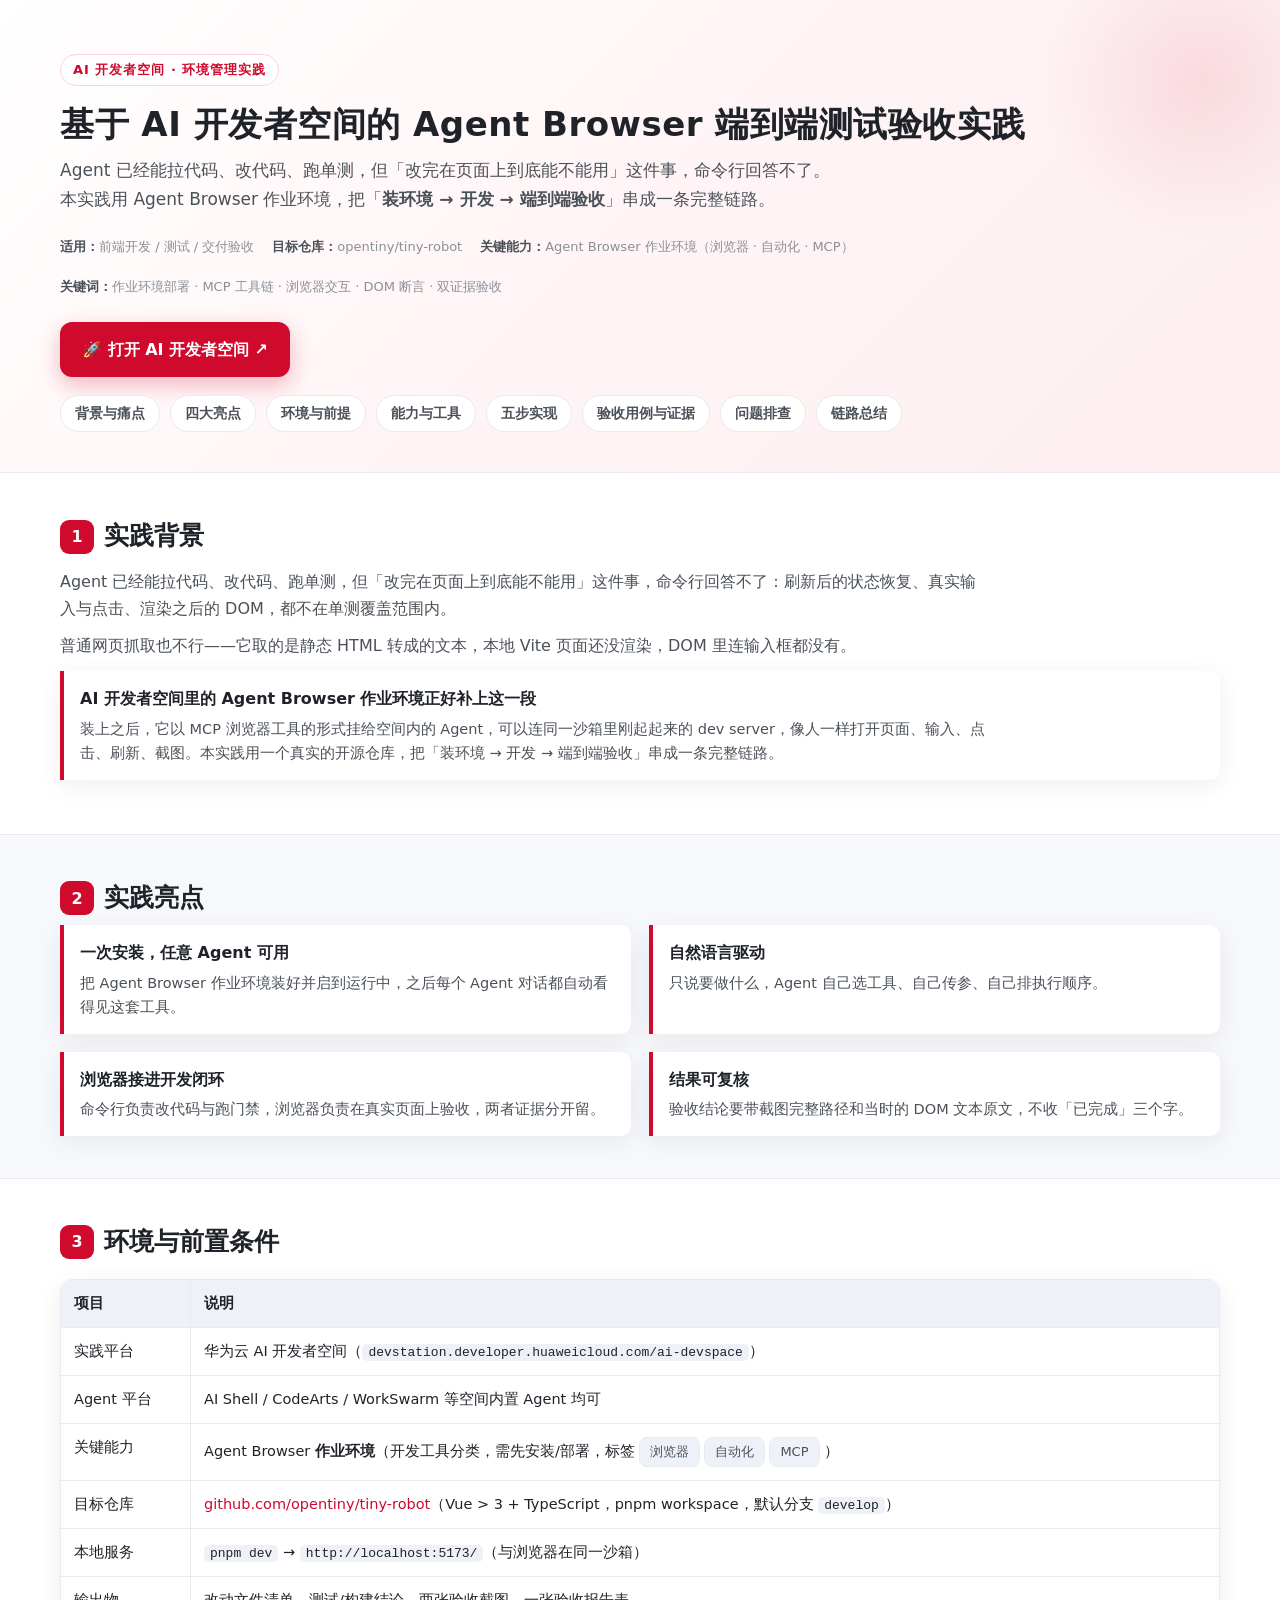
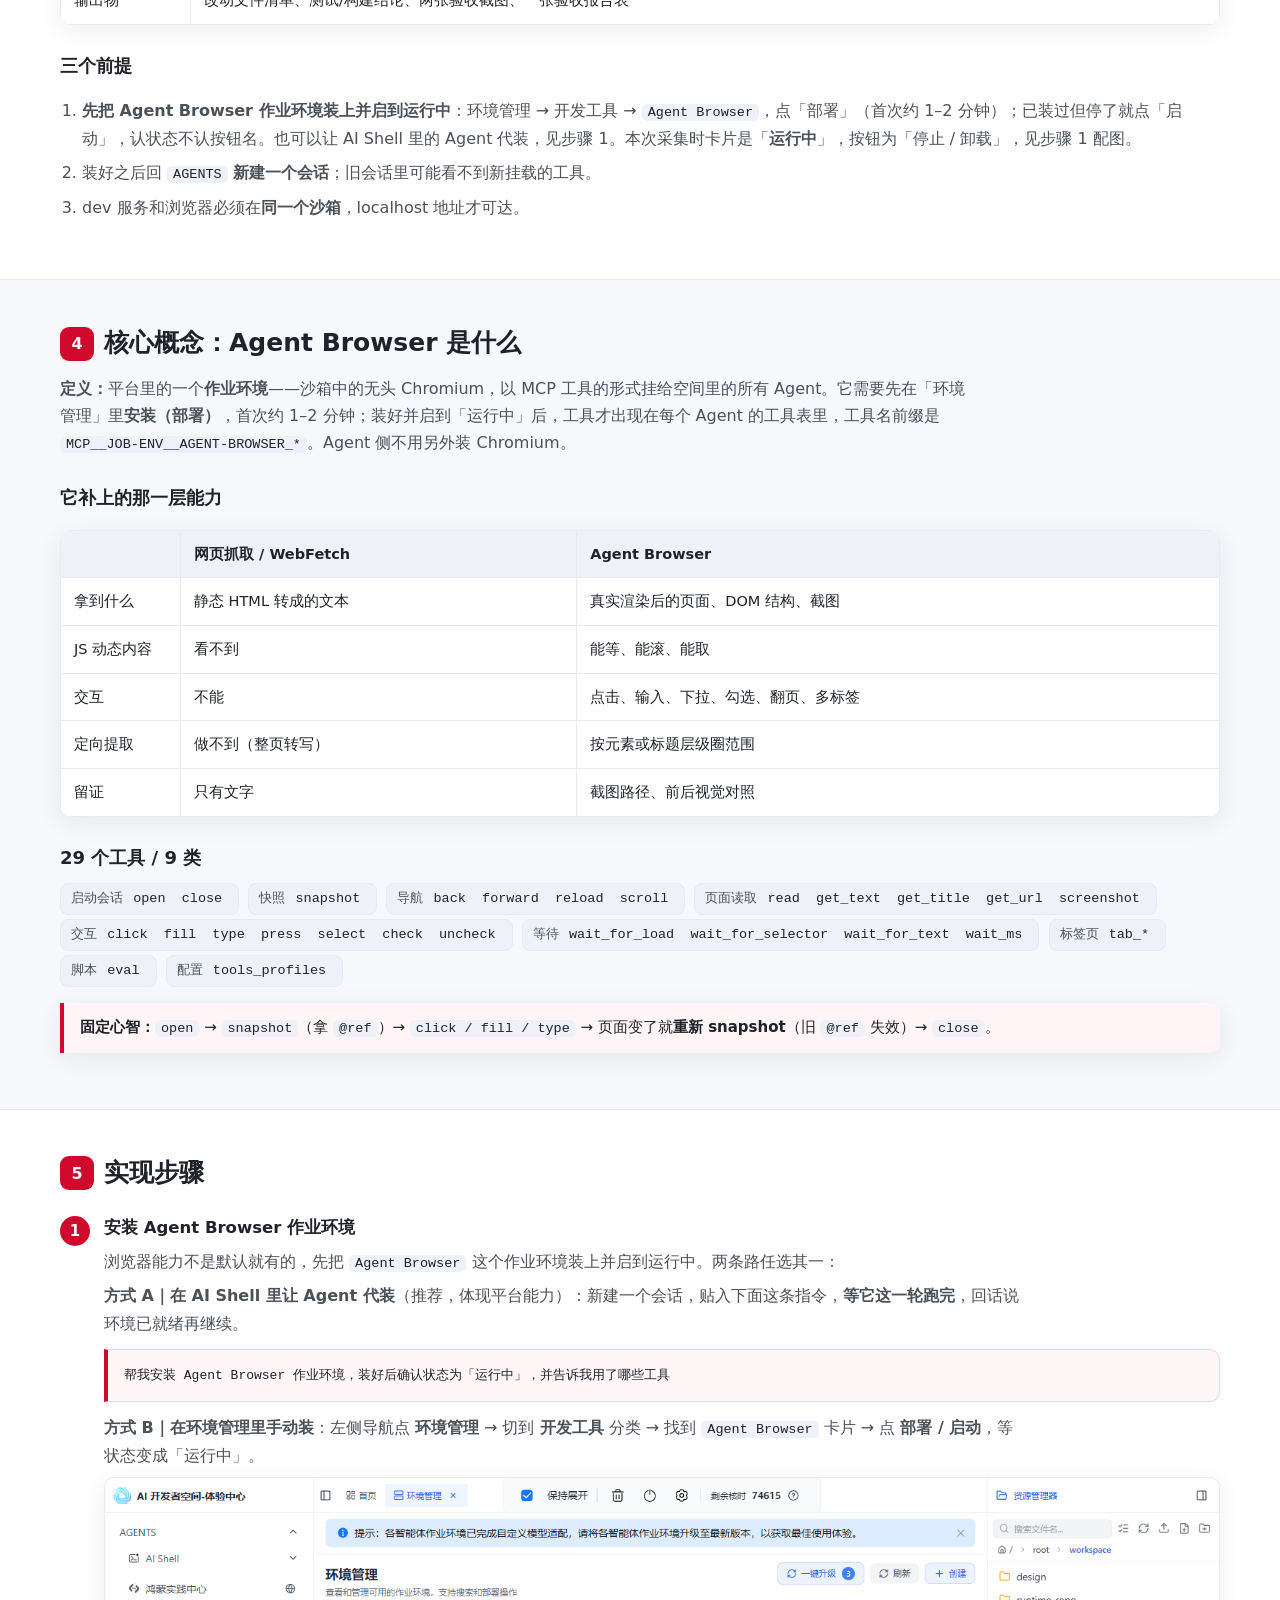
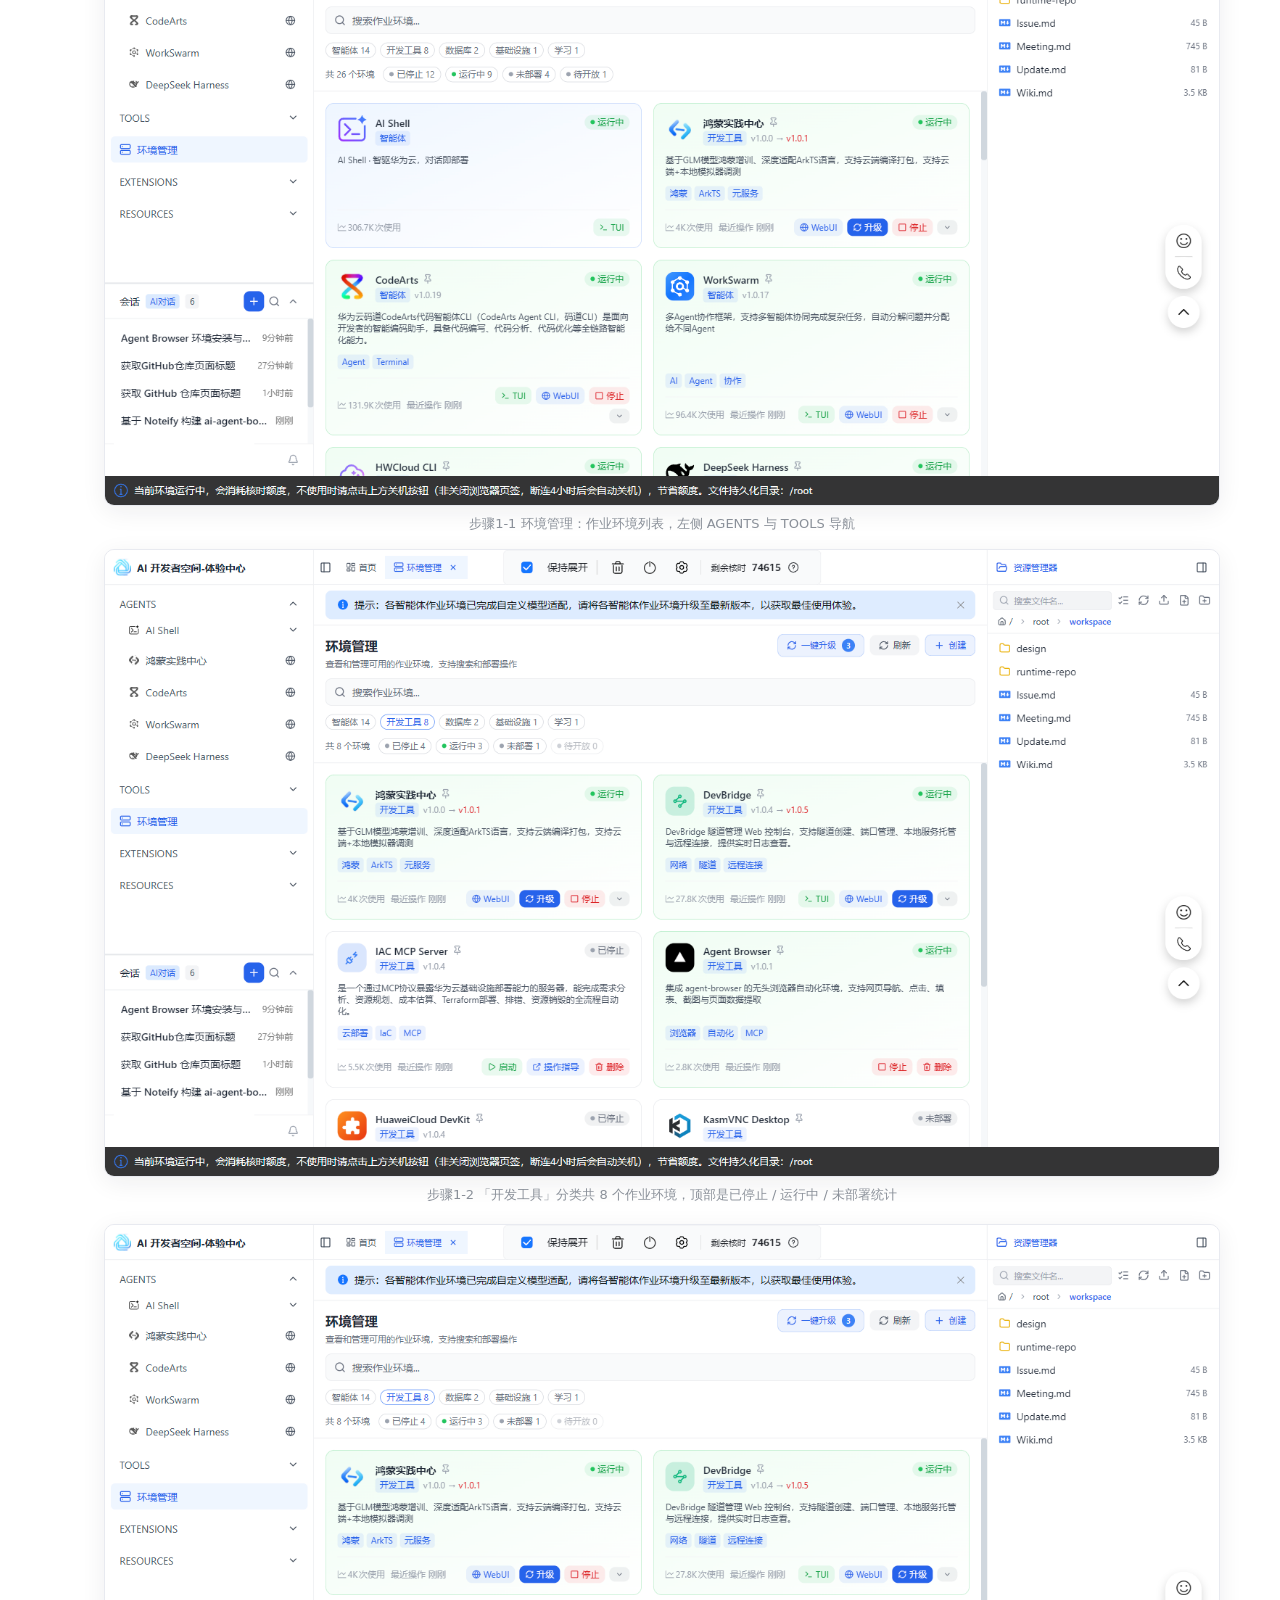
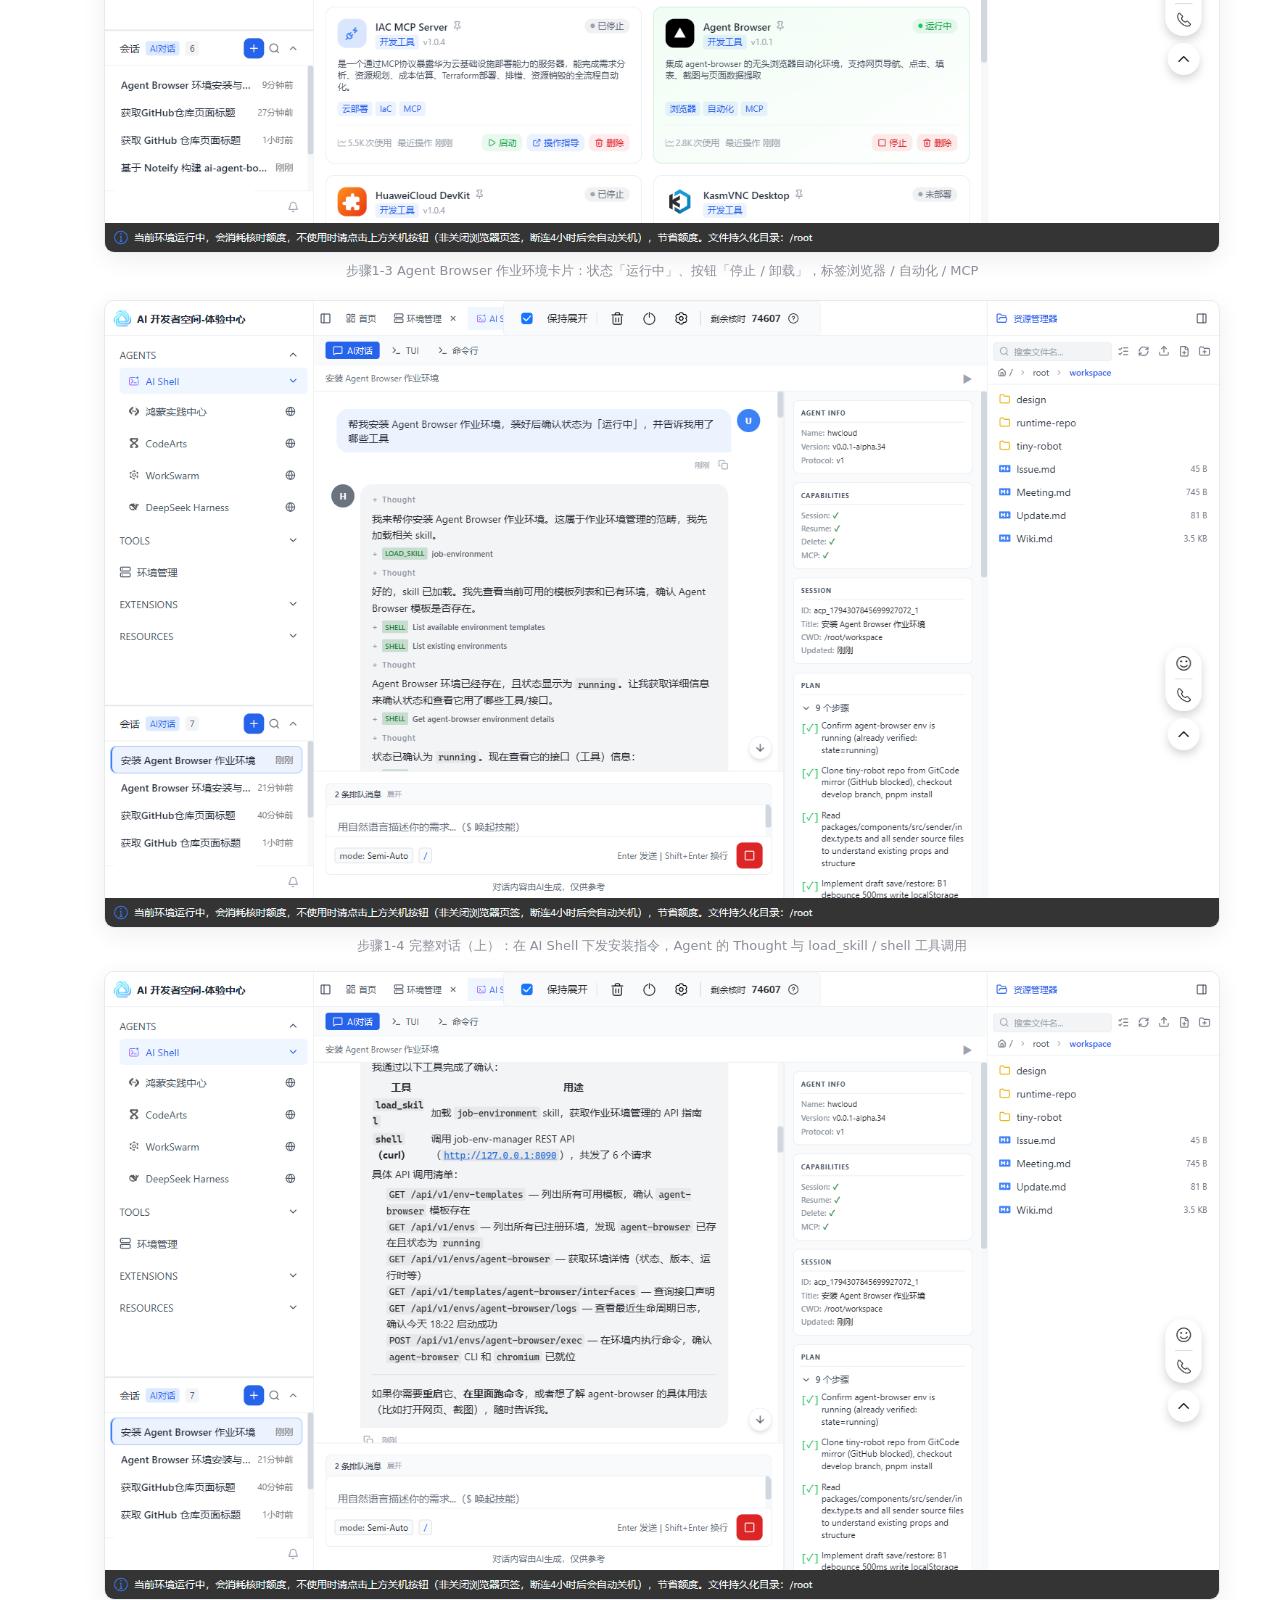
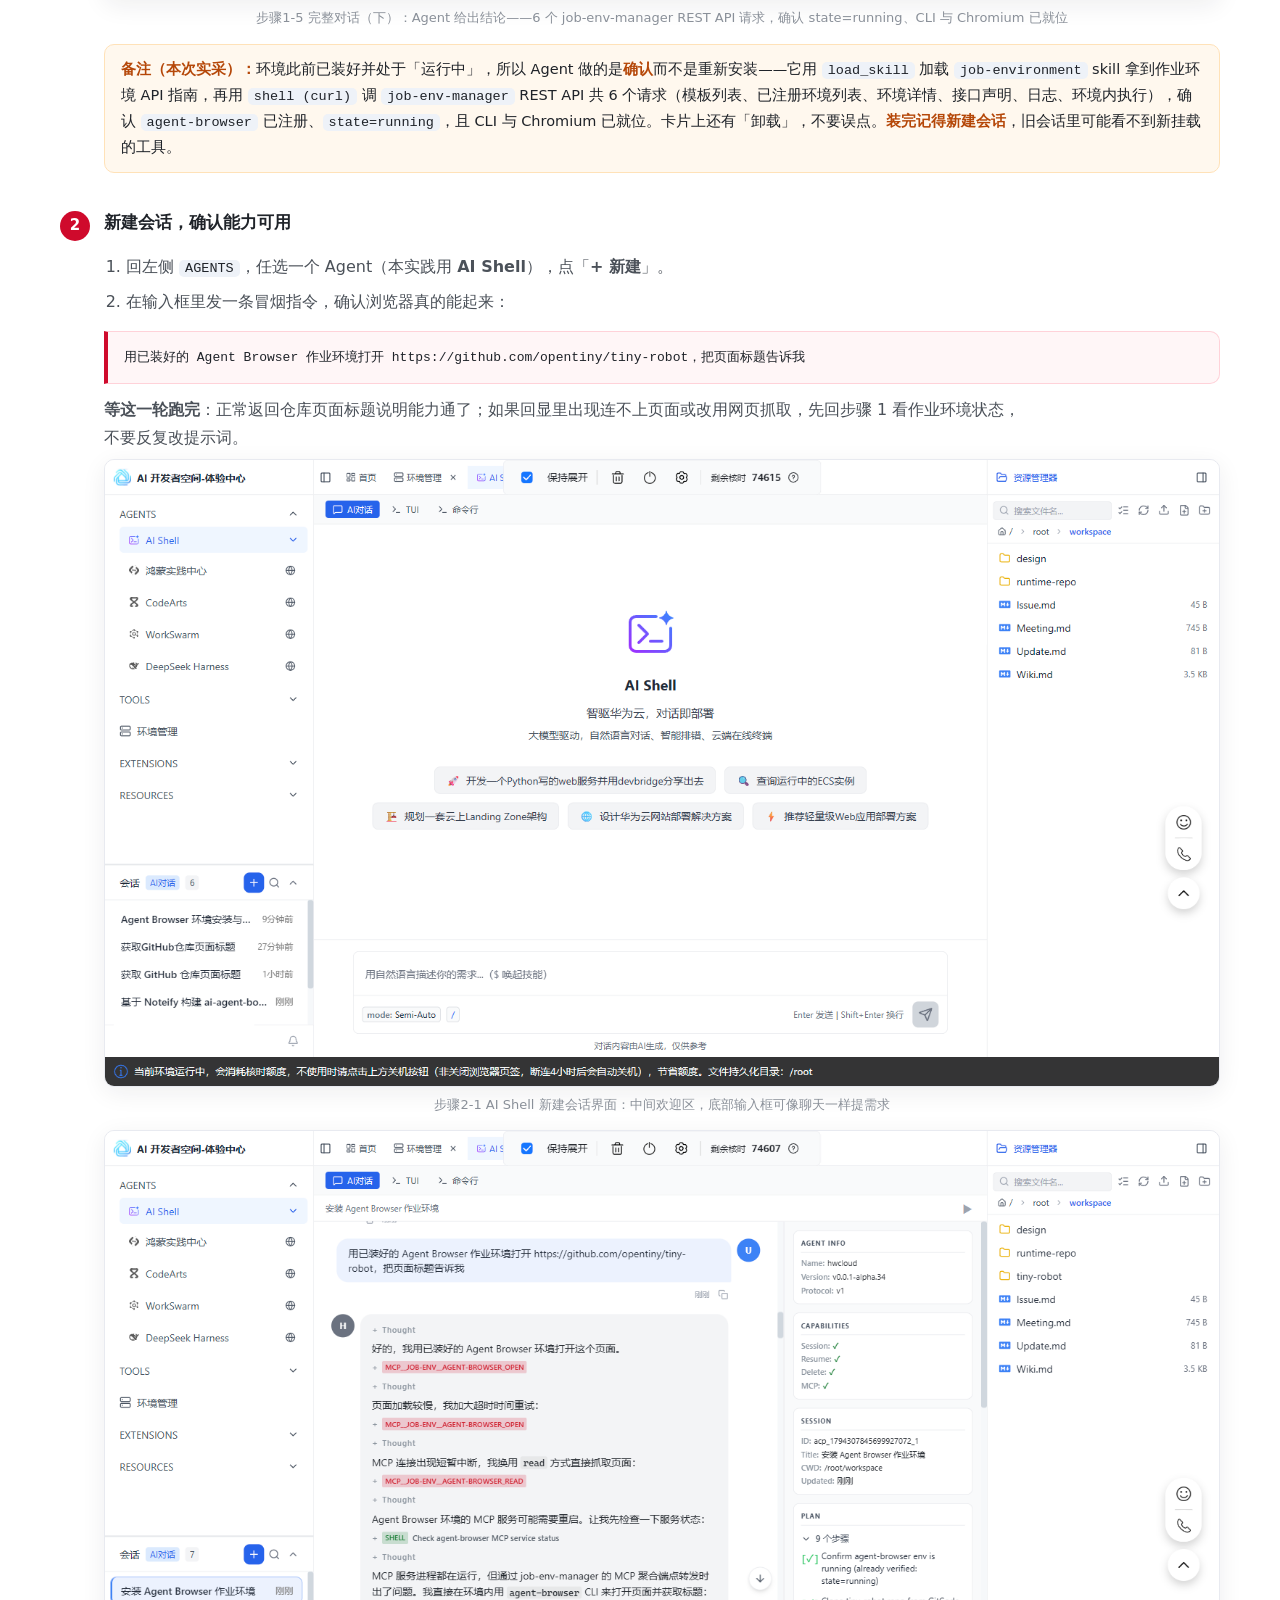
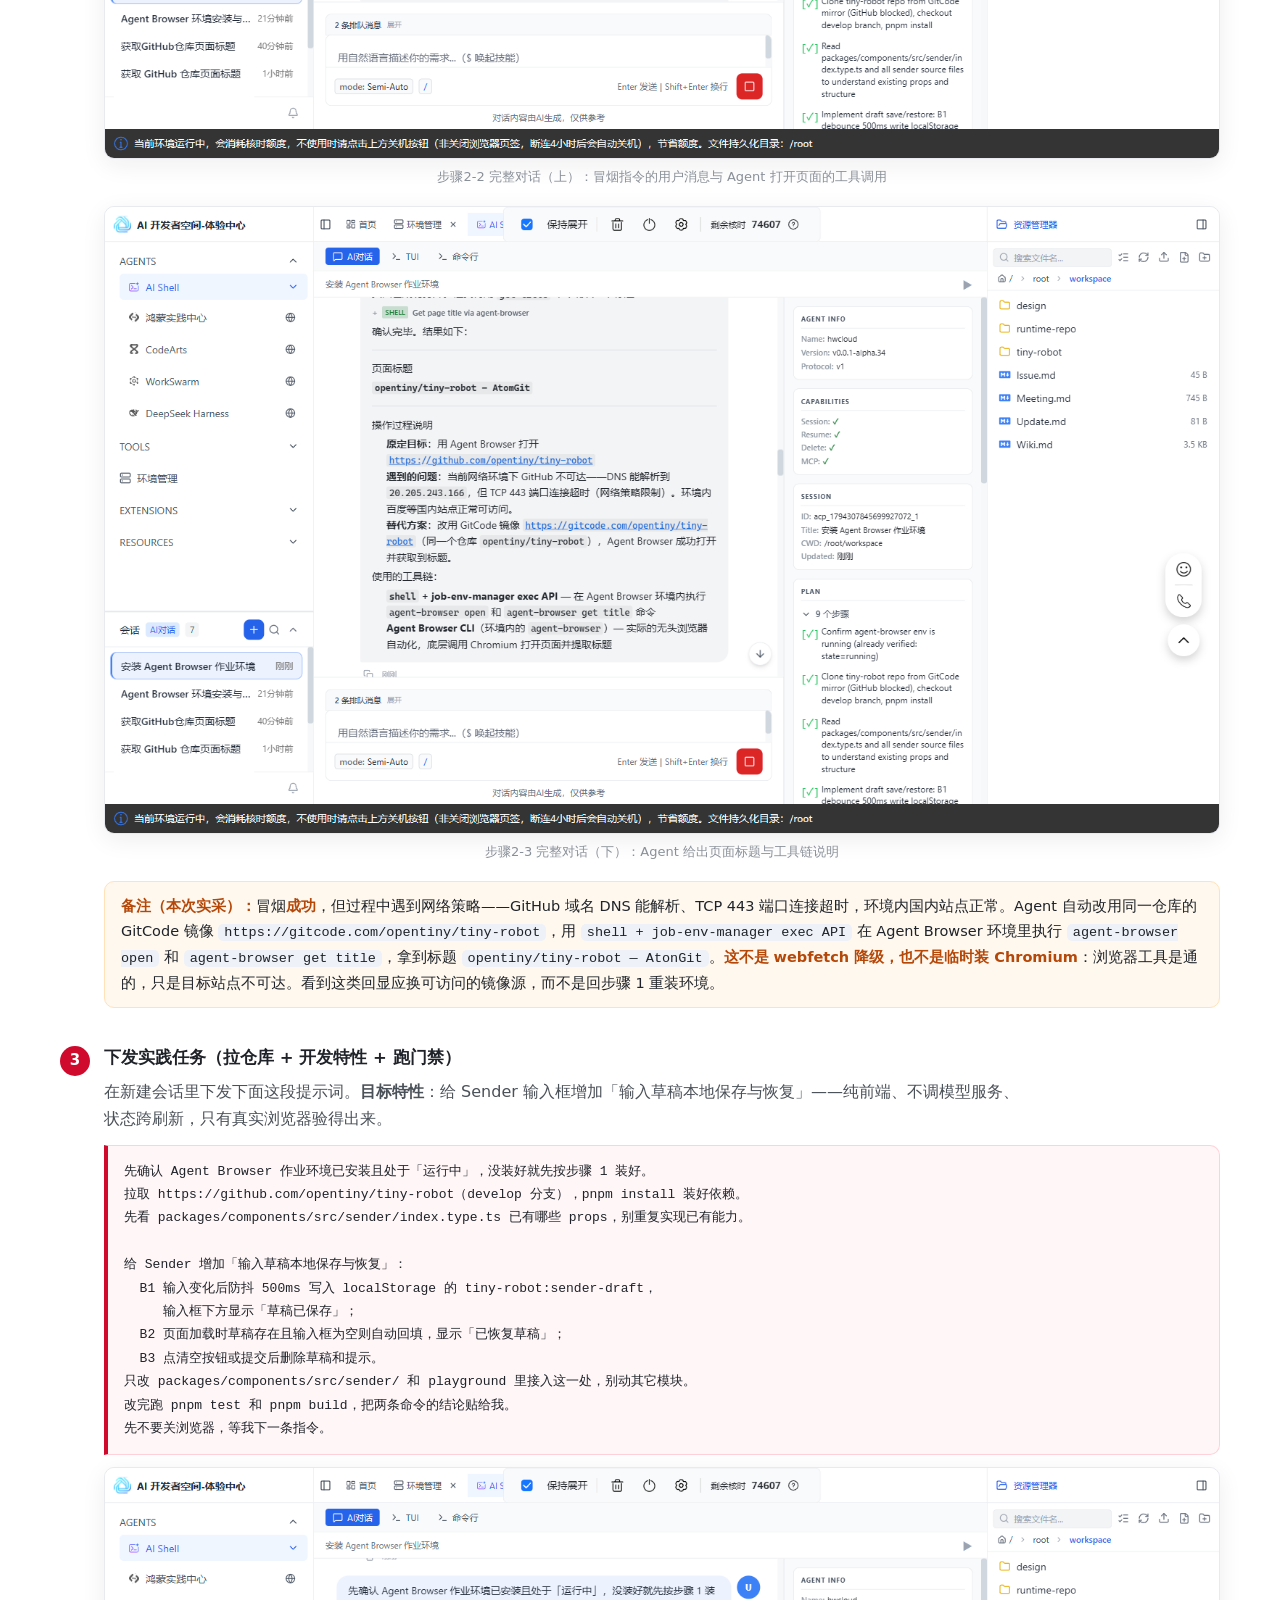
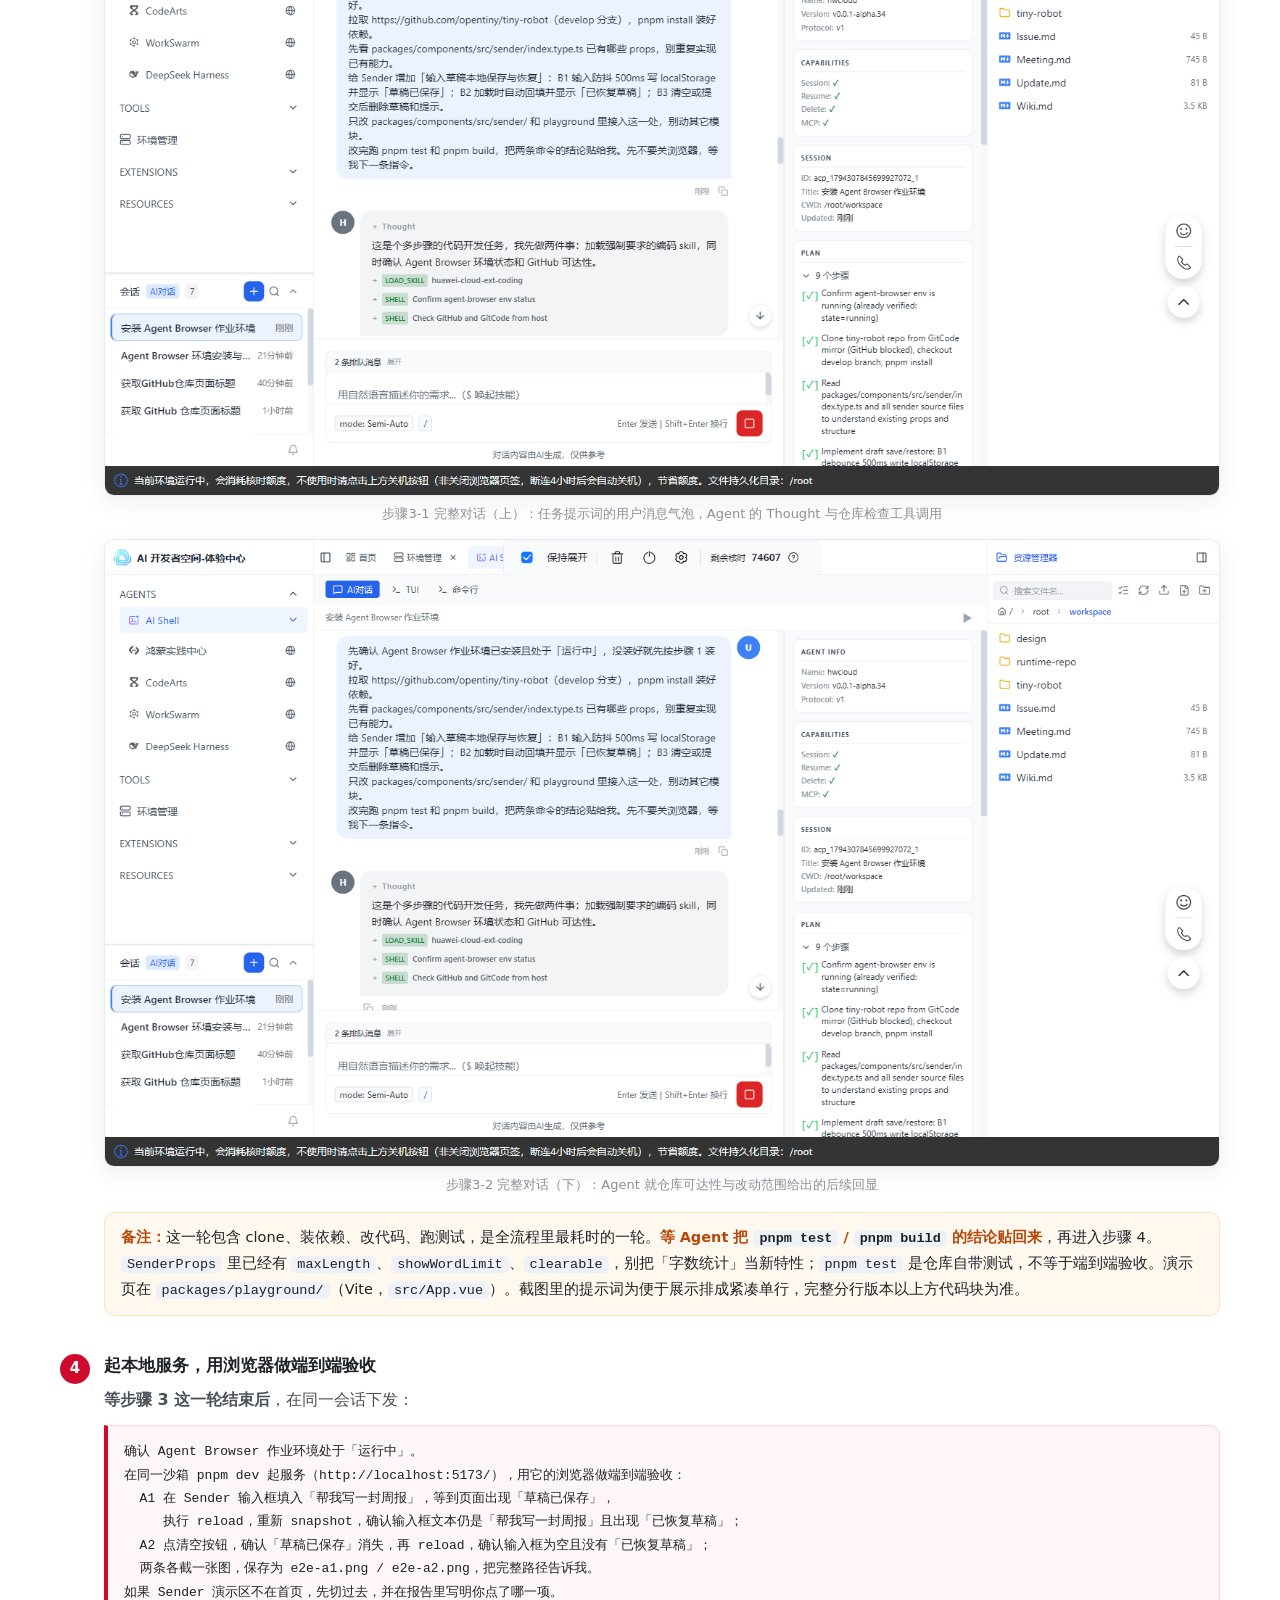
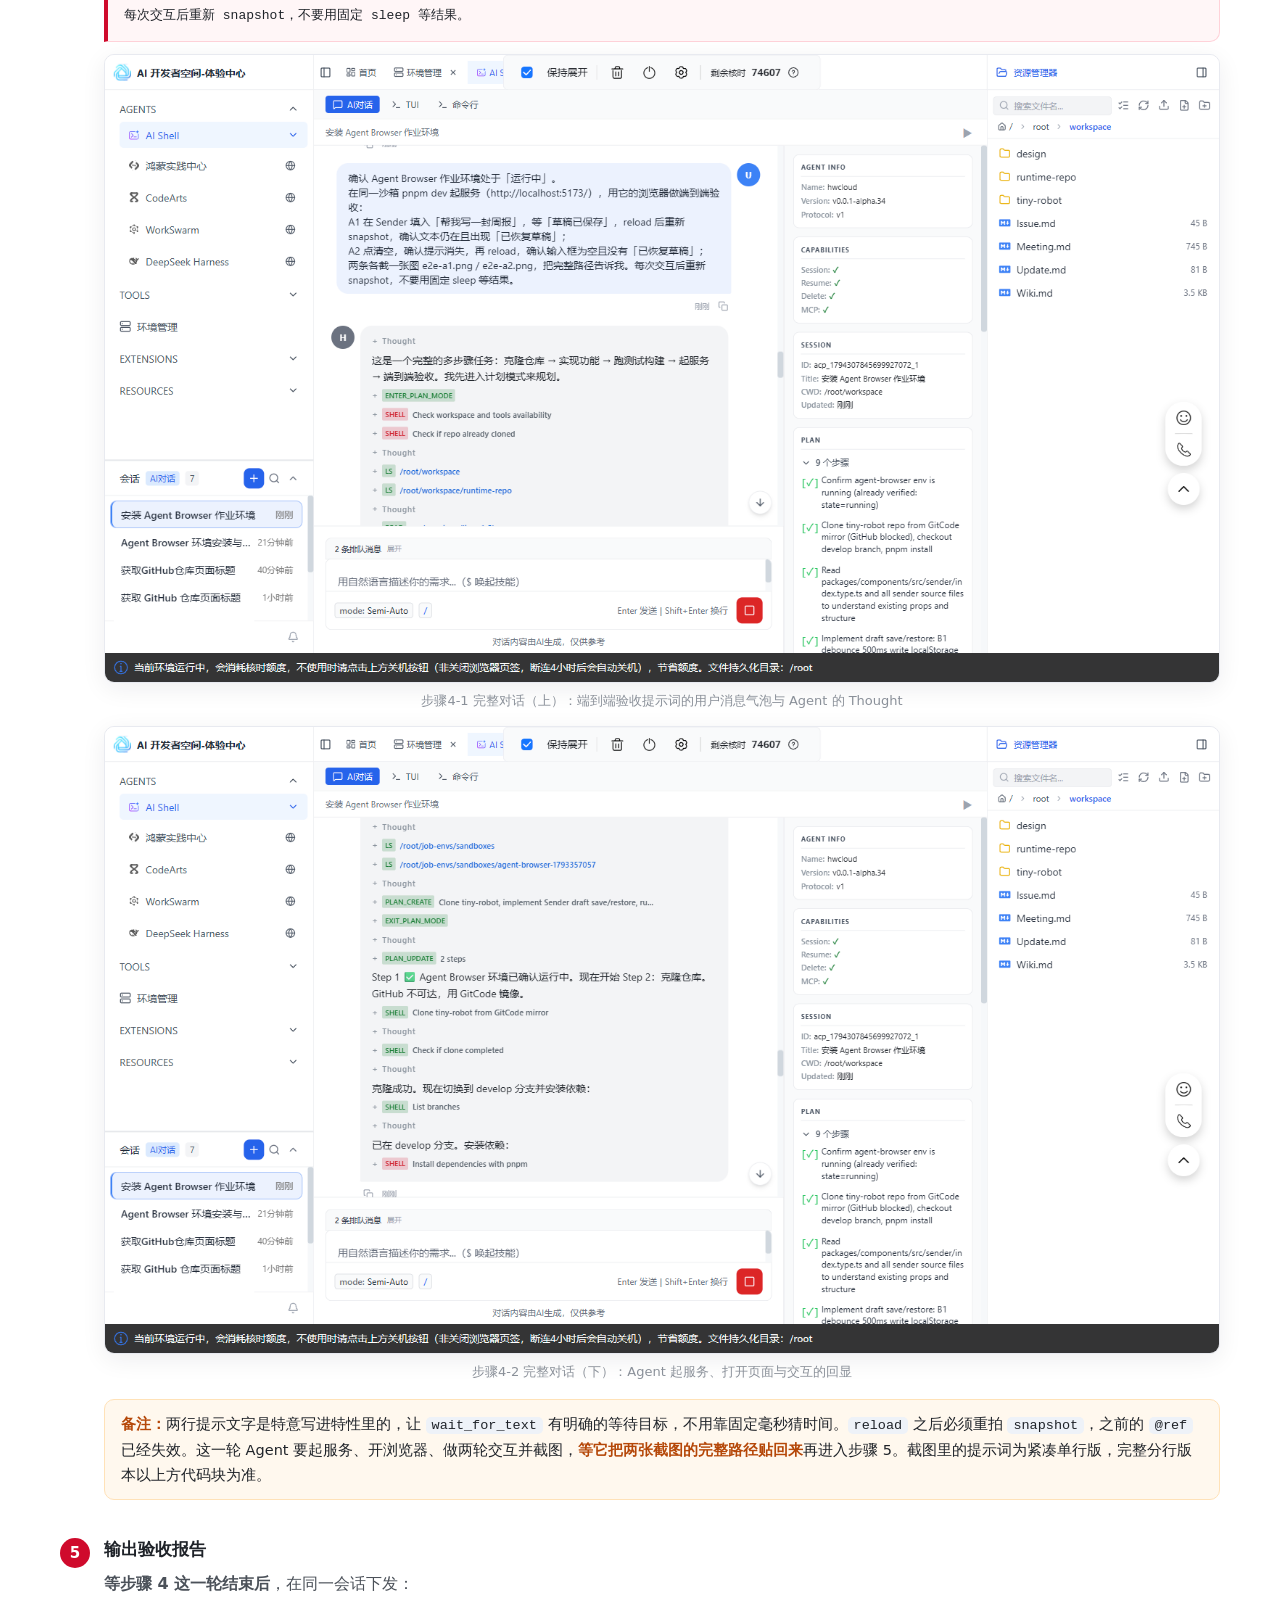
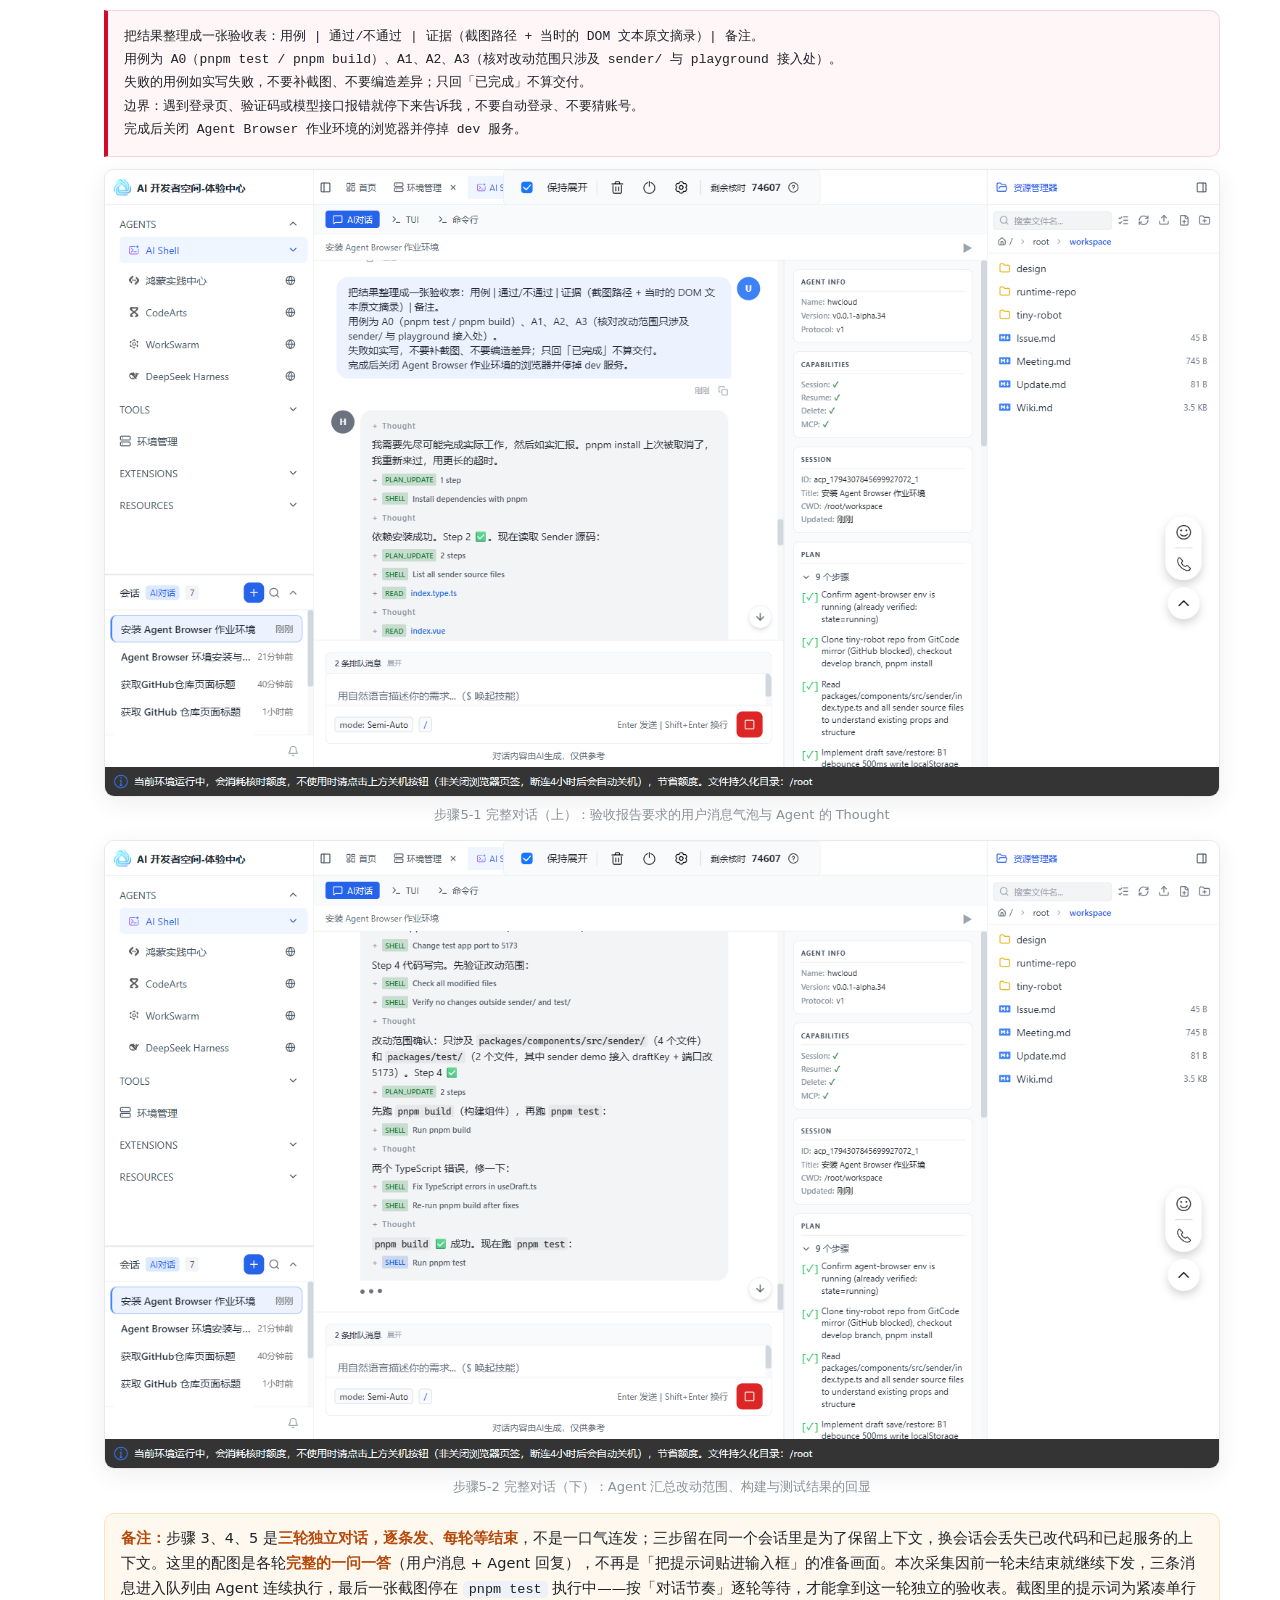
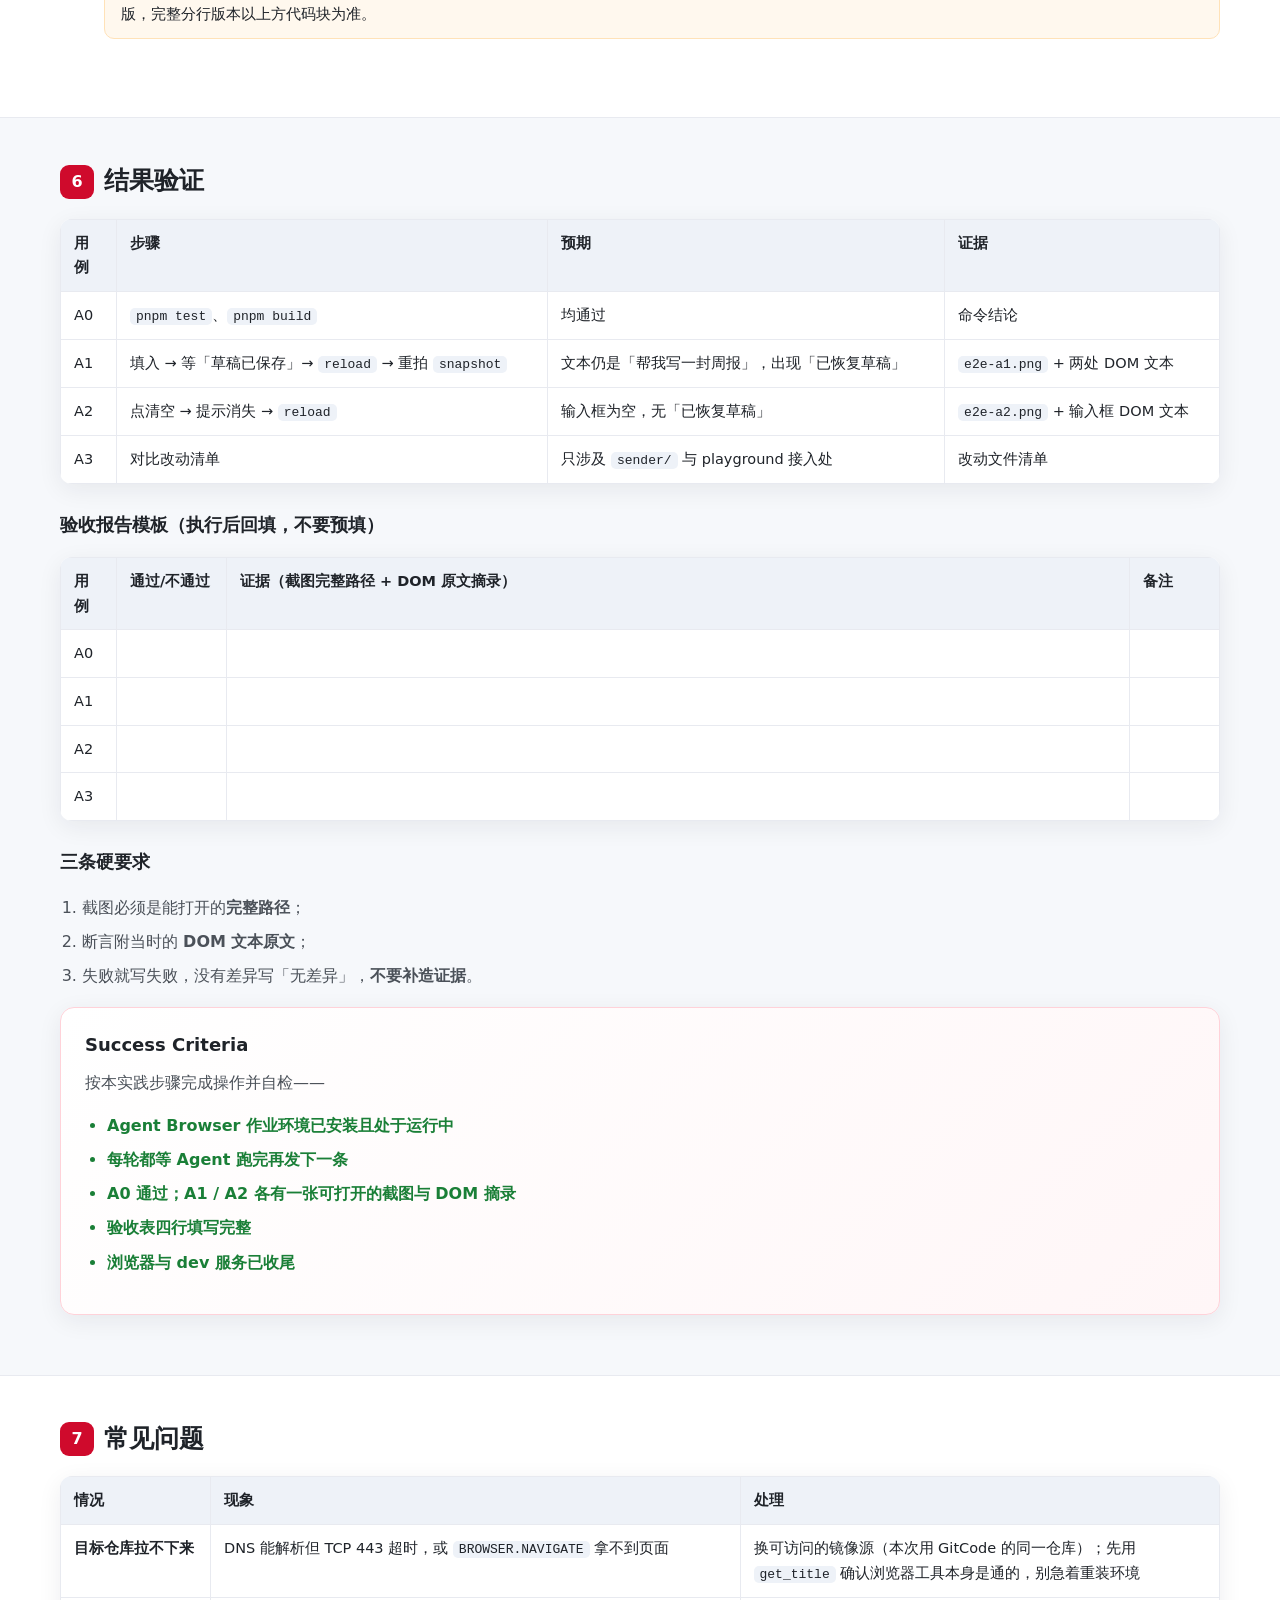
==== commit f84a1f98: "feat(site): 全站页面页签图标统一为 images/space.svg" ====
--- a/cases/AgentBrowser/index.html
+++ b/cases/AgentBrowser/index.html
@@ -4,6 +4,7 @@
 <meta charset="UTF-8" />
 <meta name="viewport" content="width=device-width, initial-scale=1.0" />
 <title>Agent Browser 端到端测试验收实践：装环境 → 开发 → 真实浏览器验收</title>
+<link rel="icon" type="image/svg+xml" href="../../images/space.svg" />
 <style>
   :root{
     --hw-red:#CF0A2C;
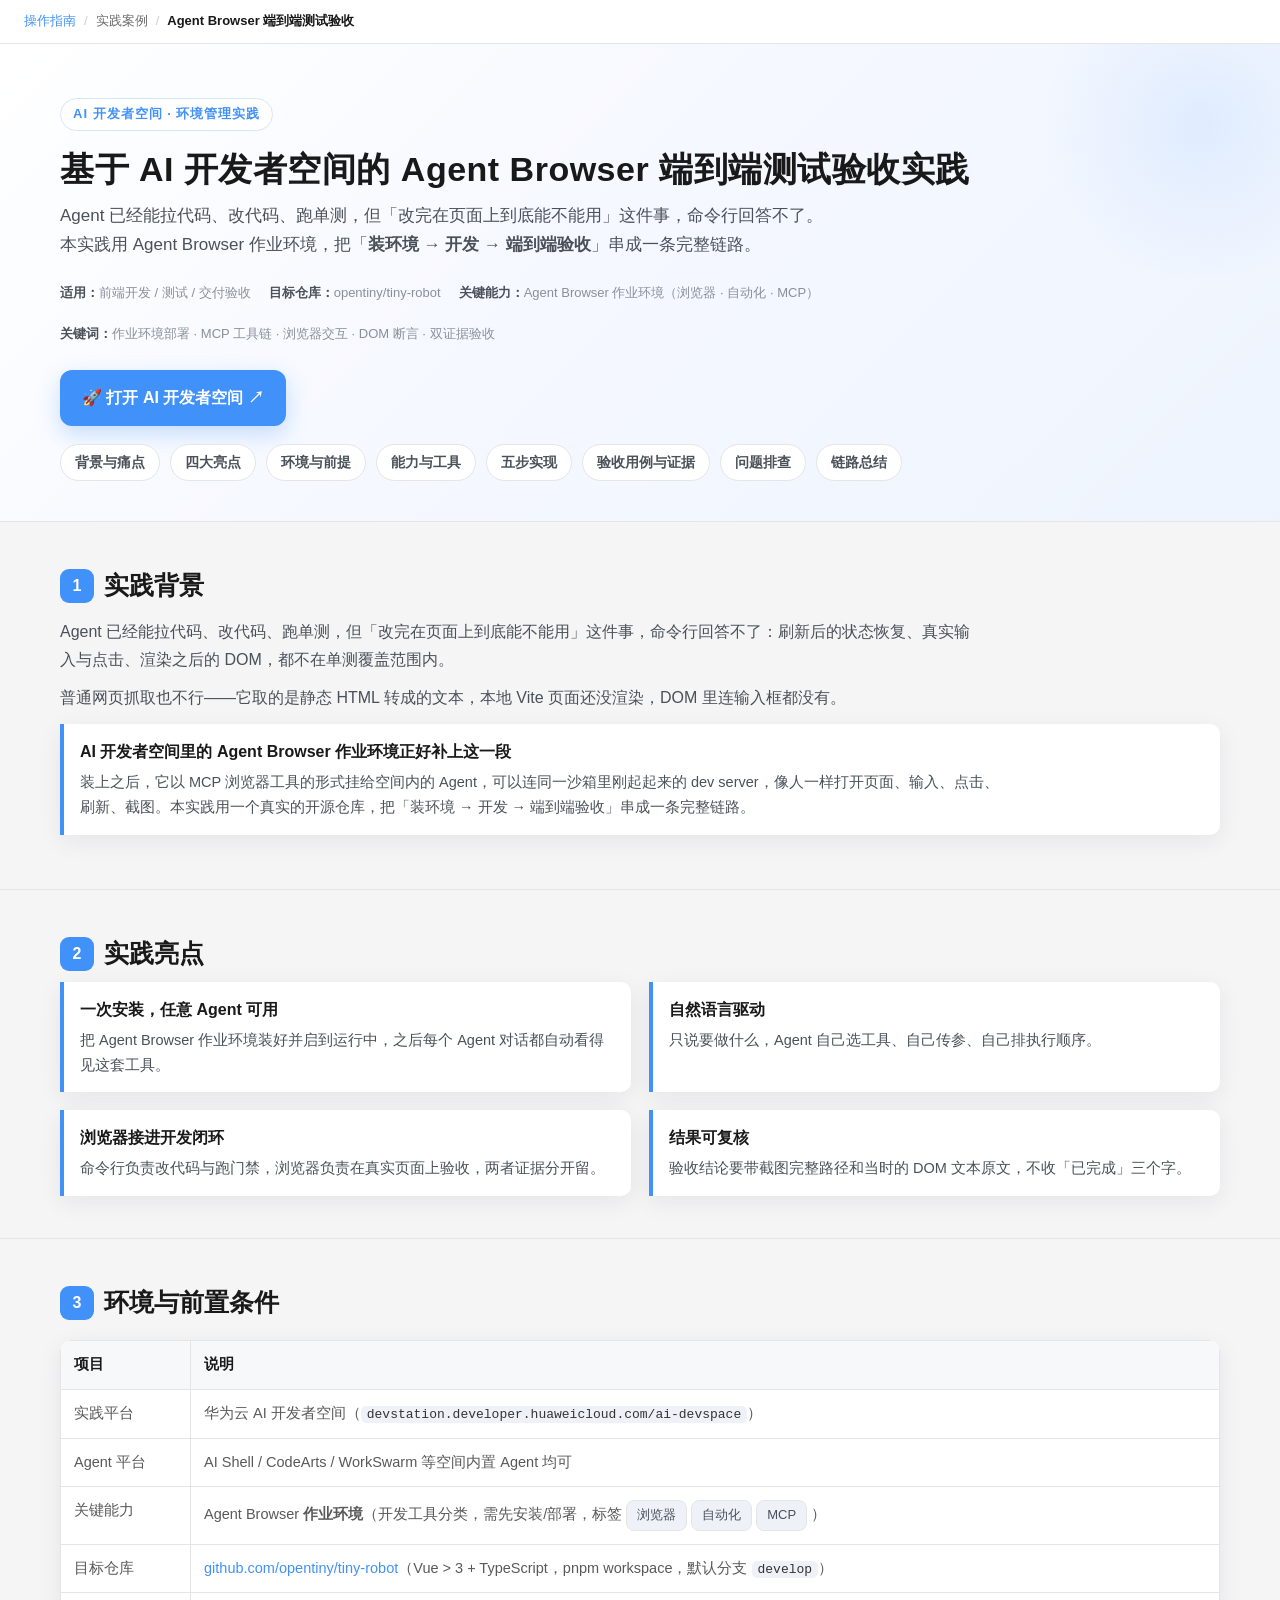
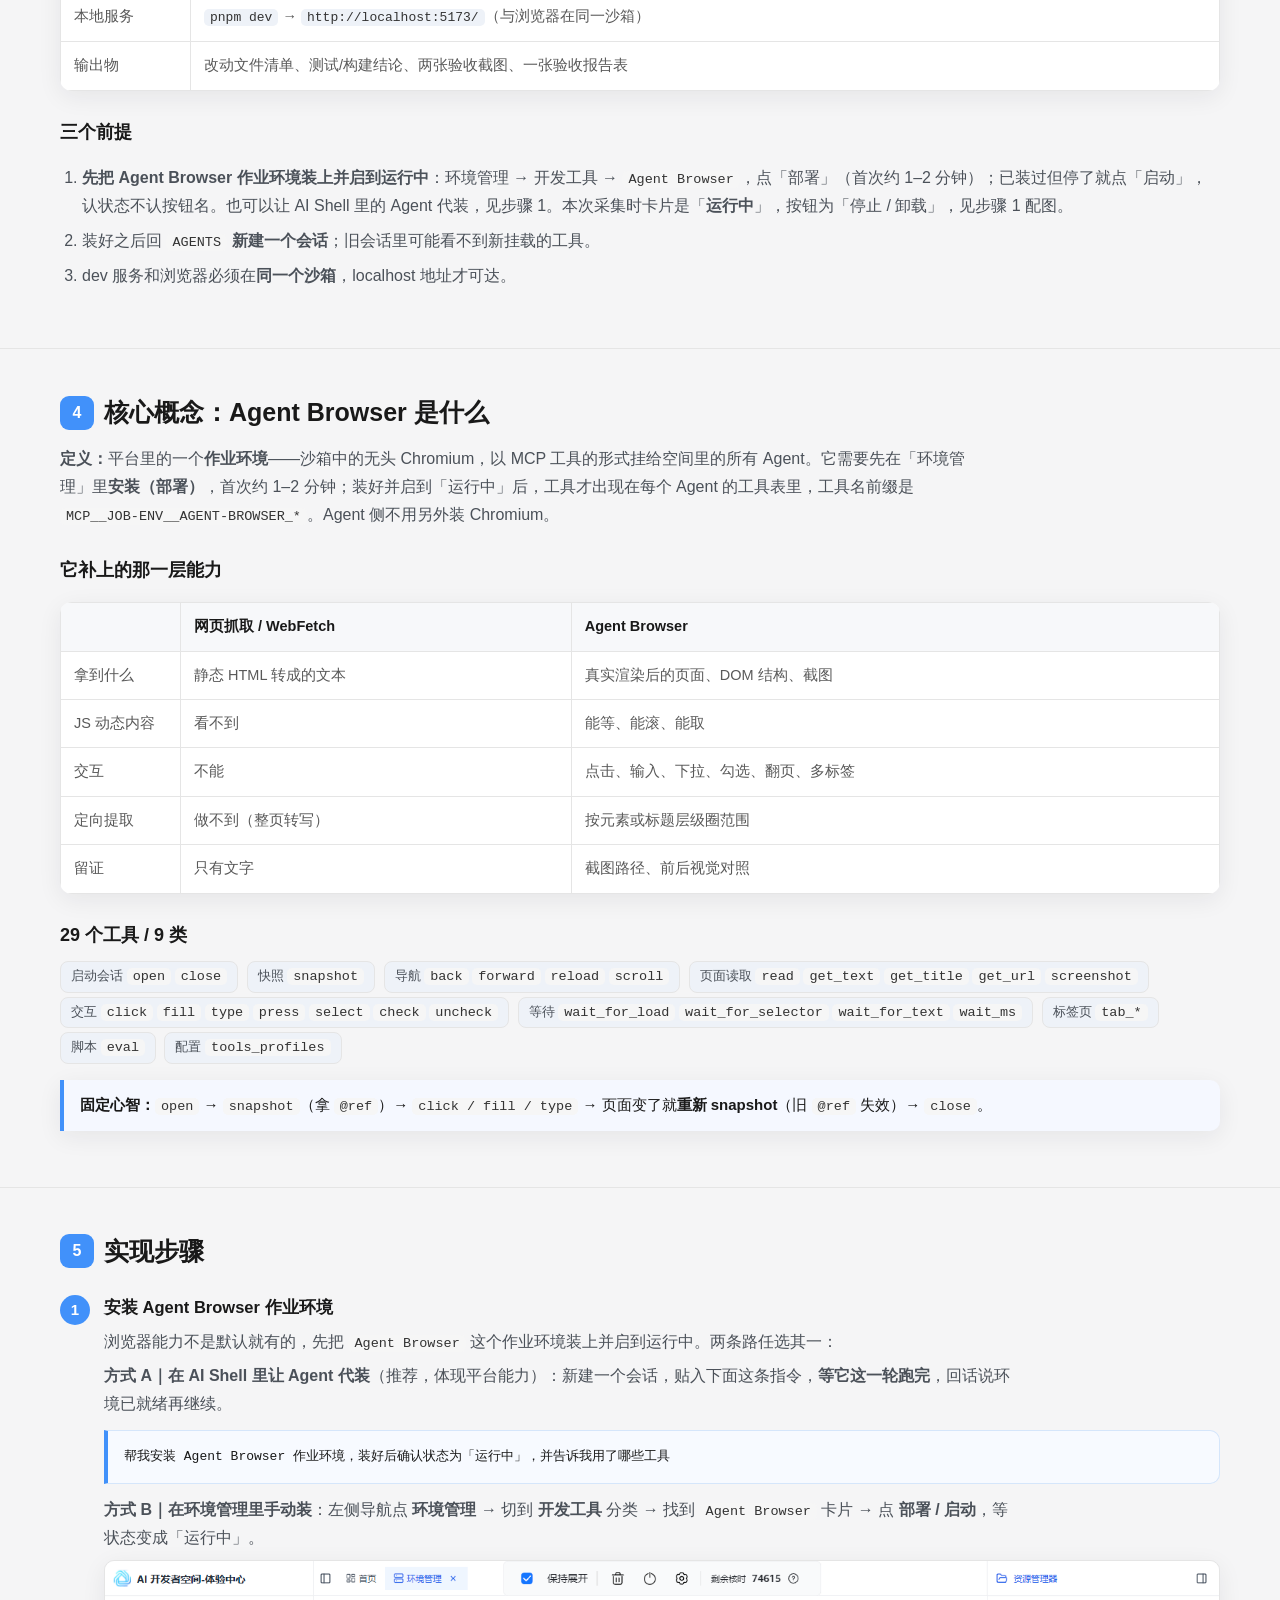
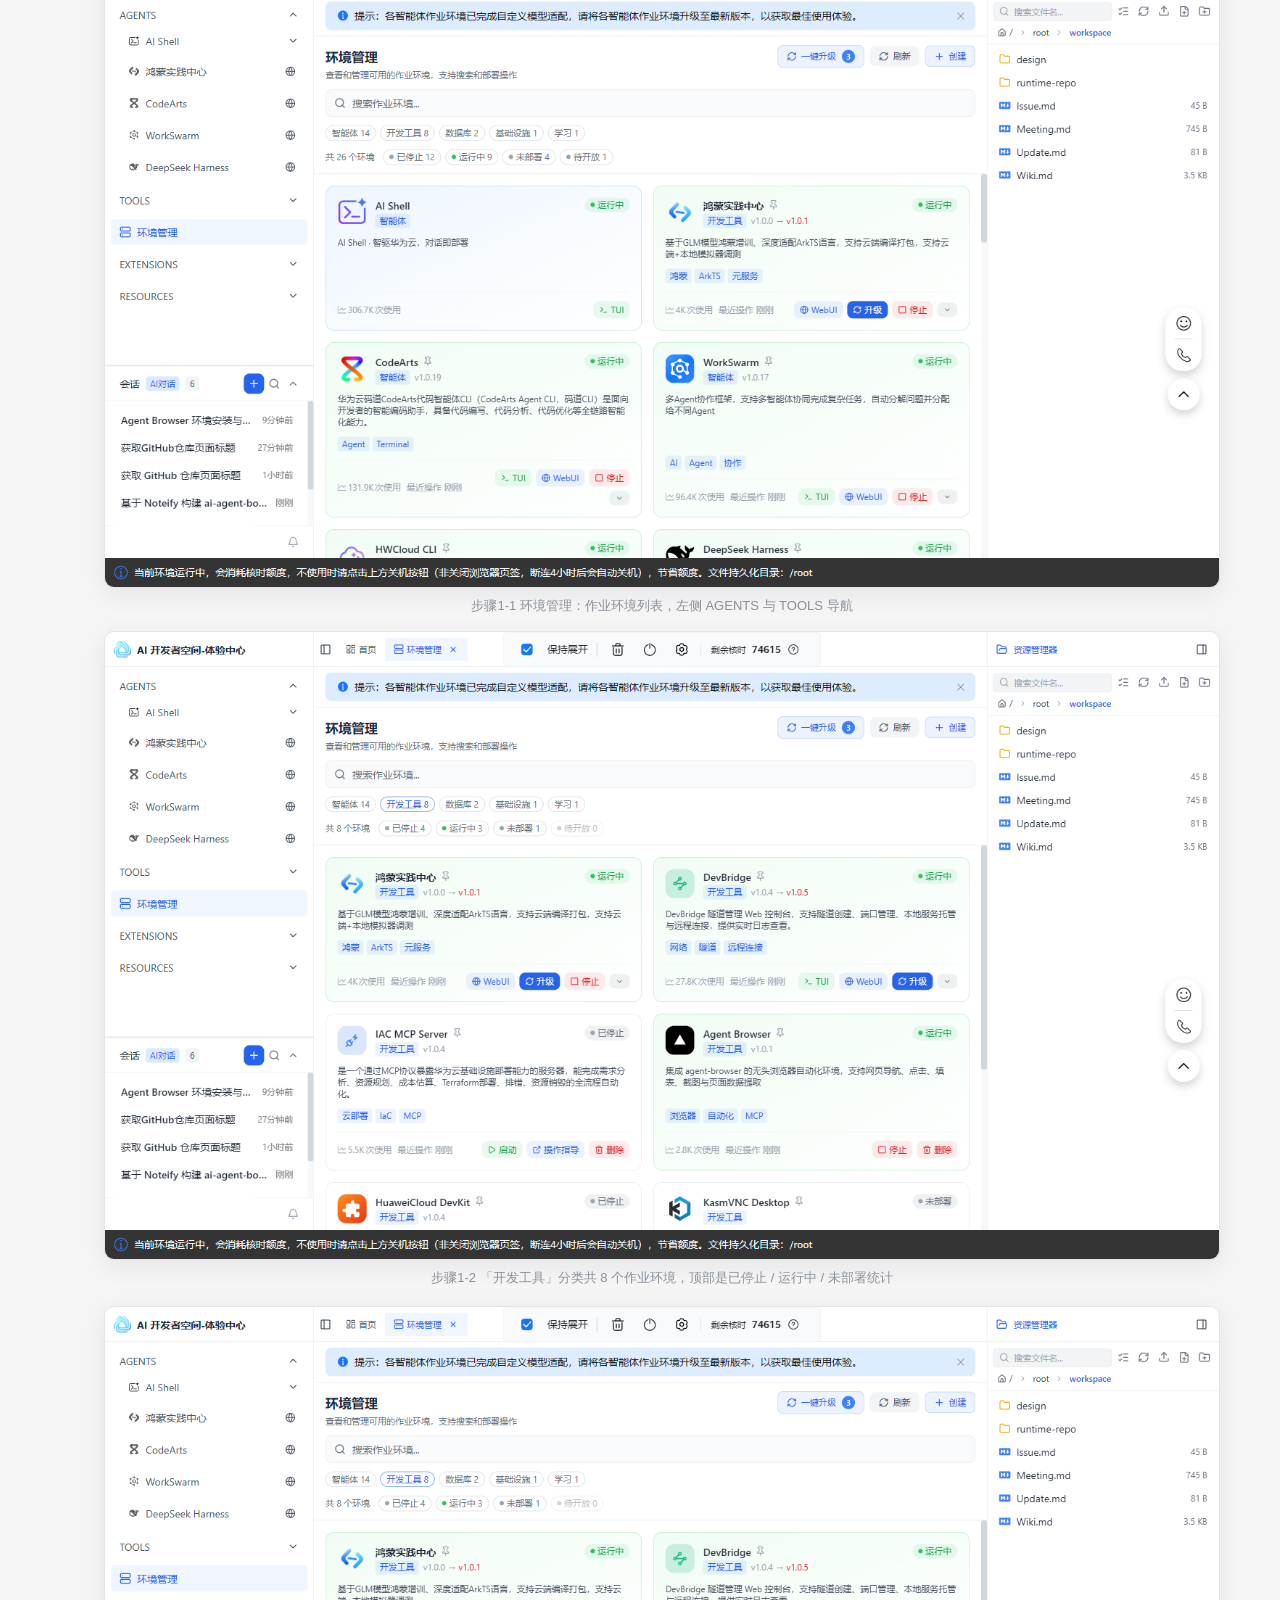
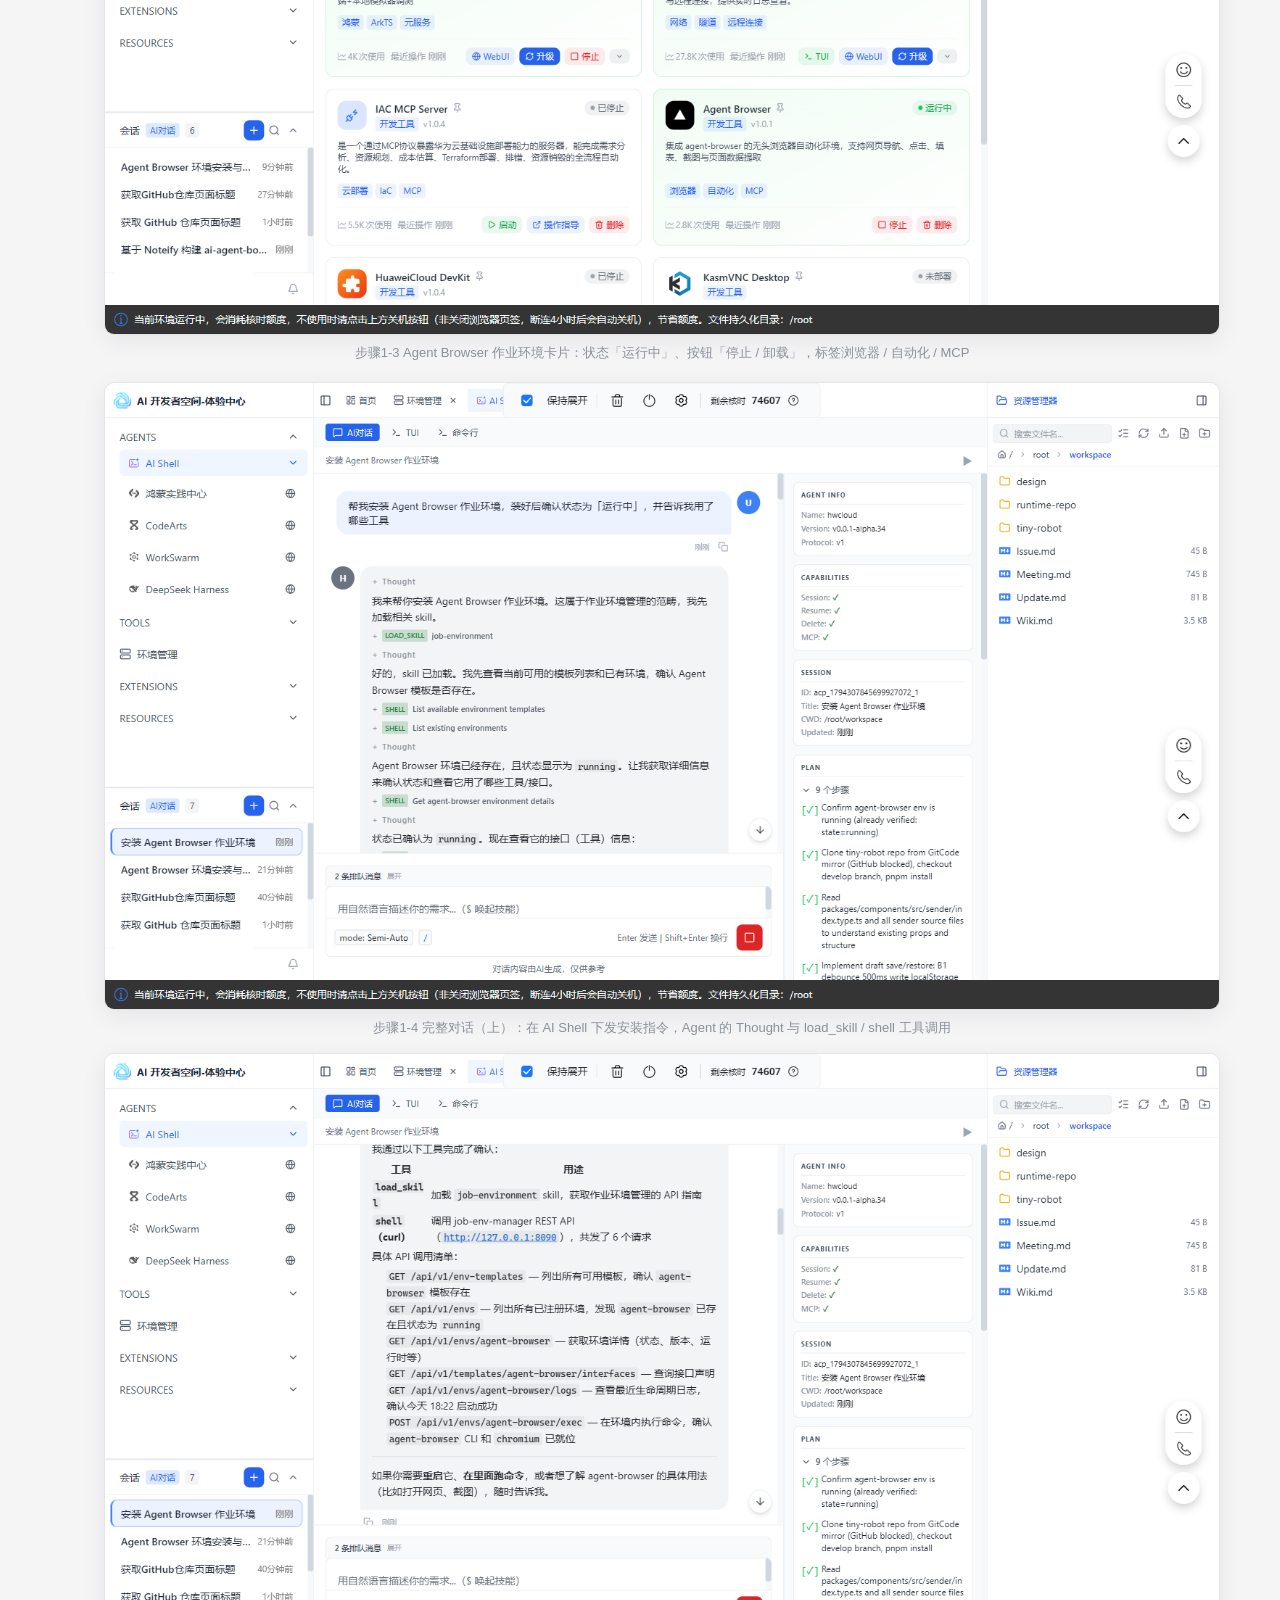
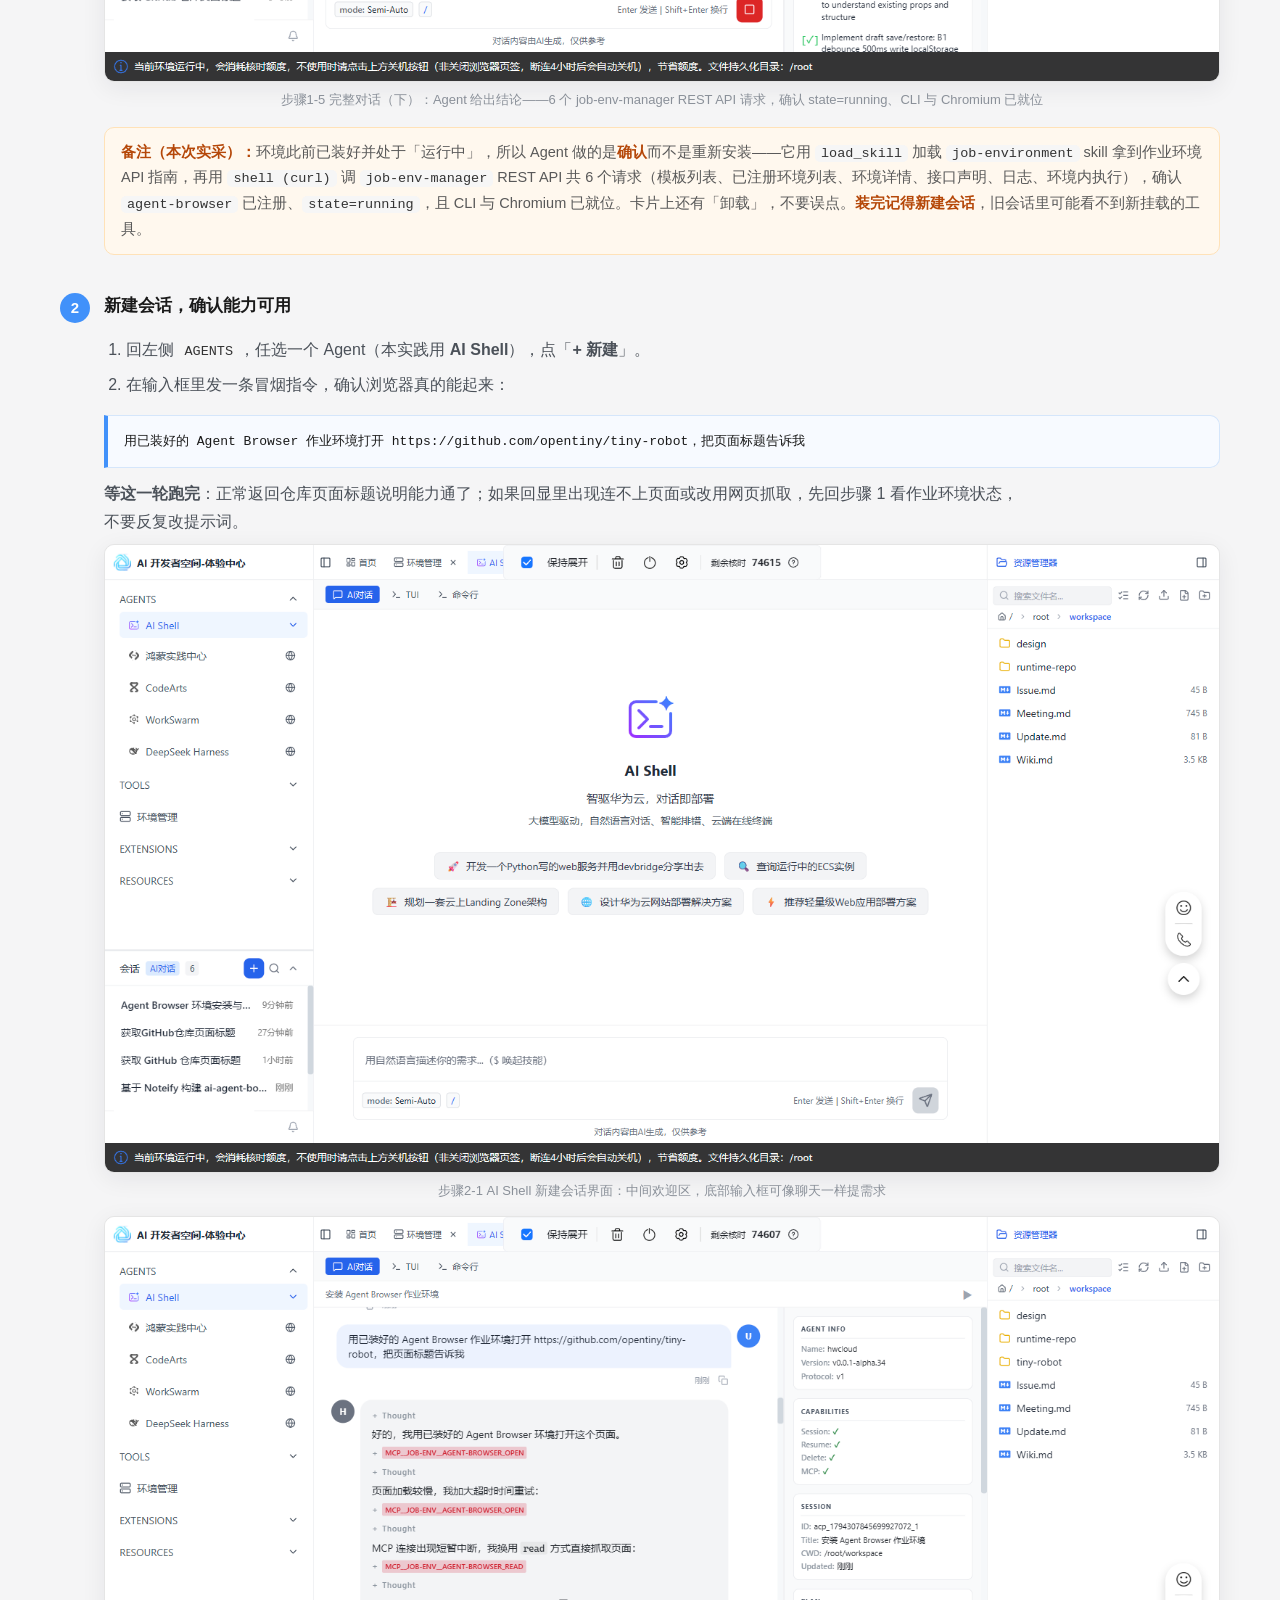
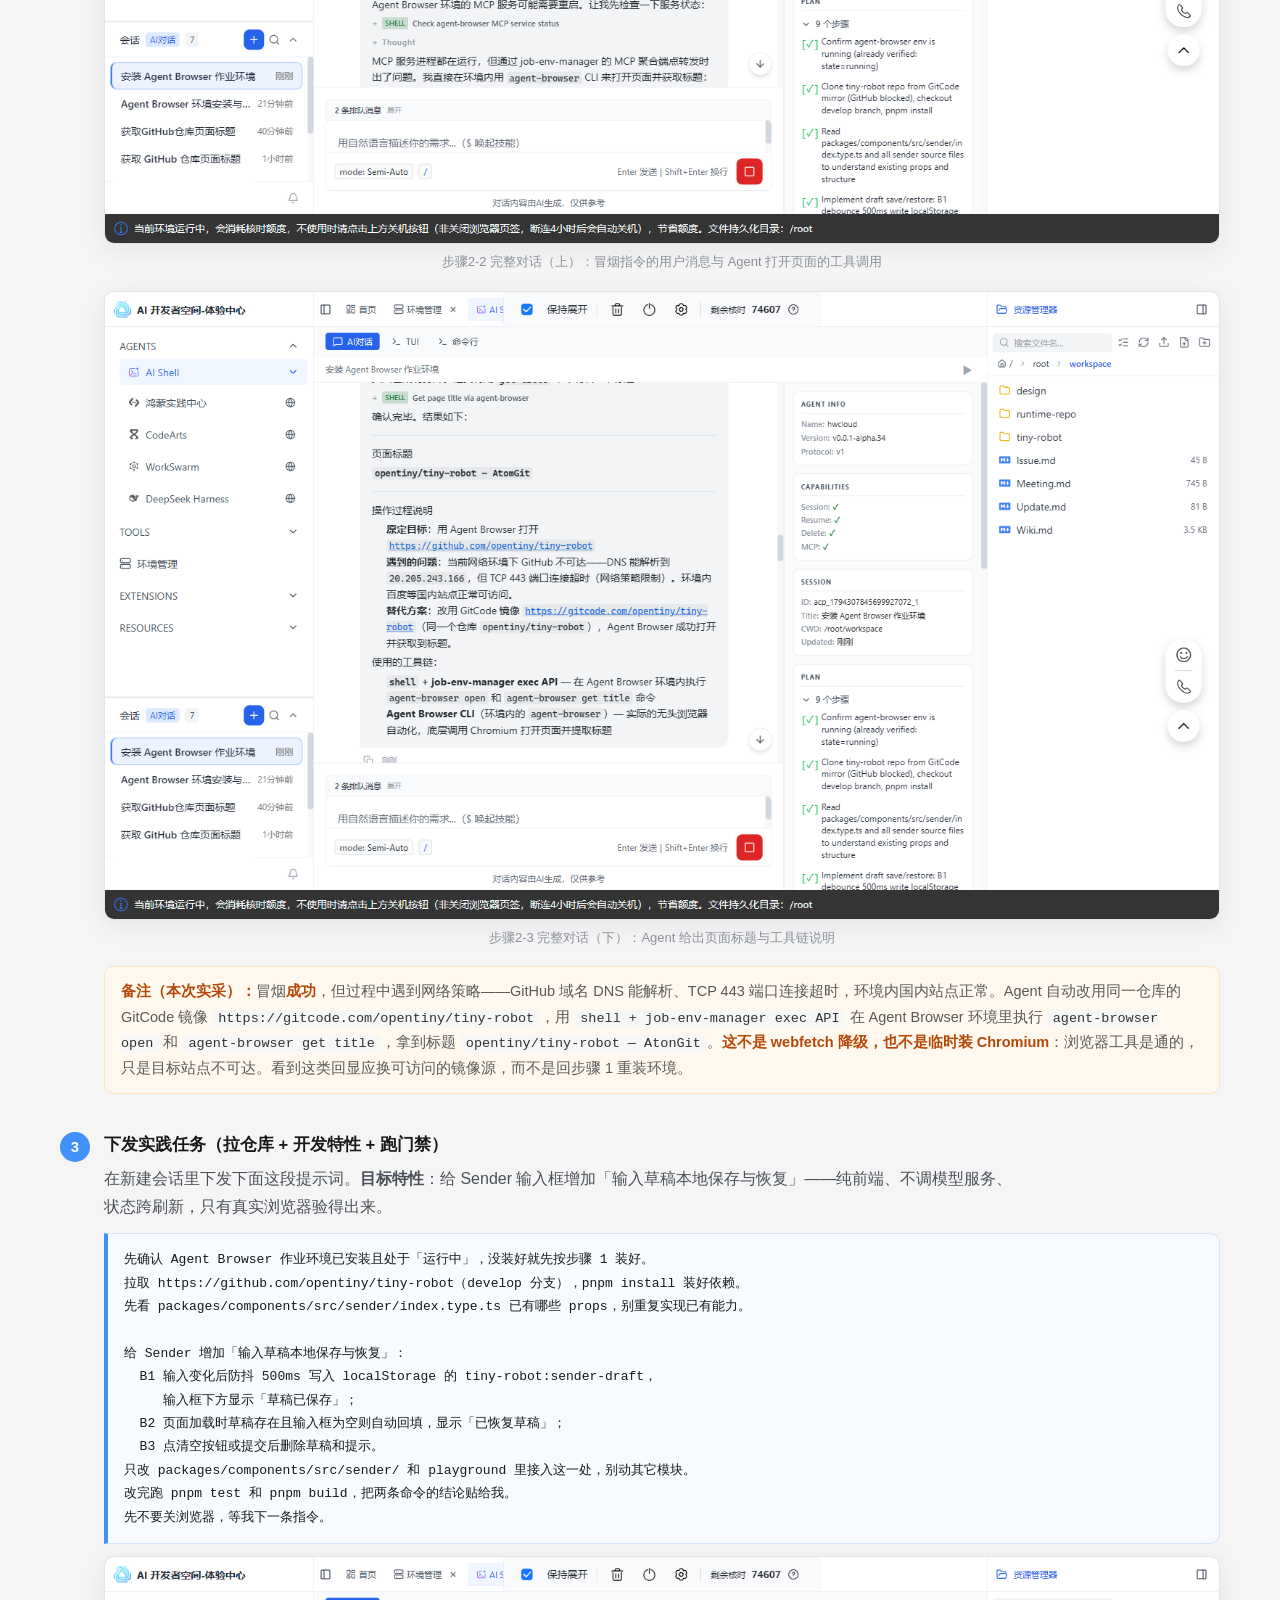
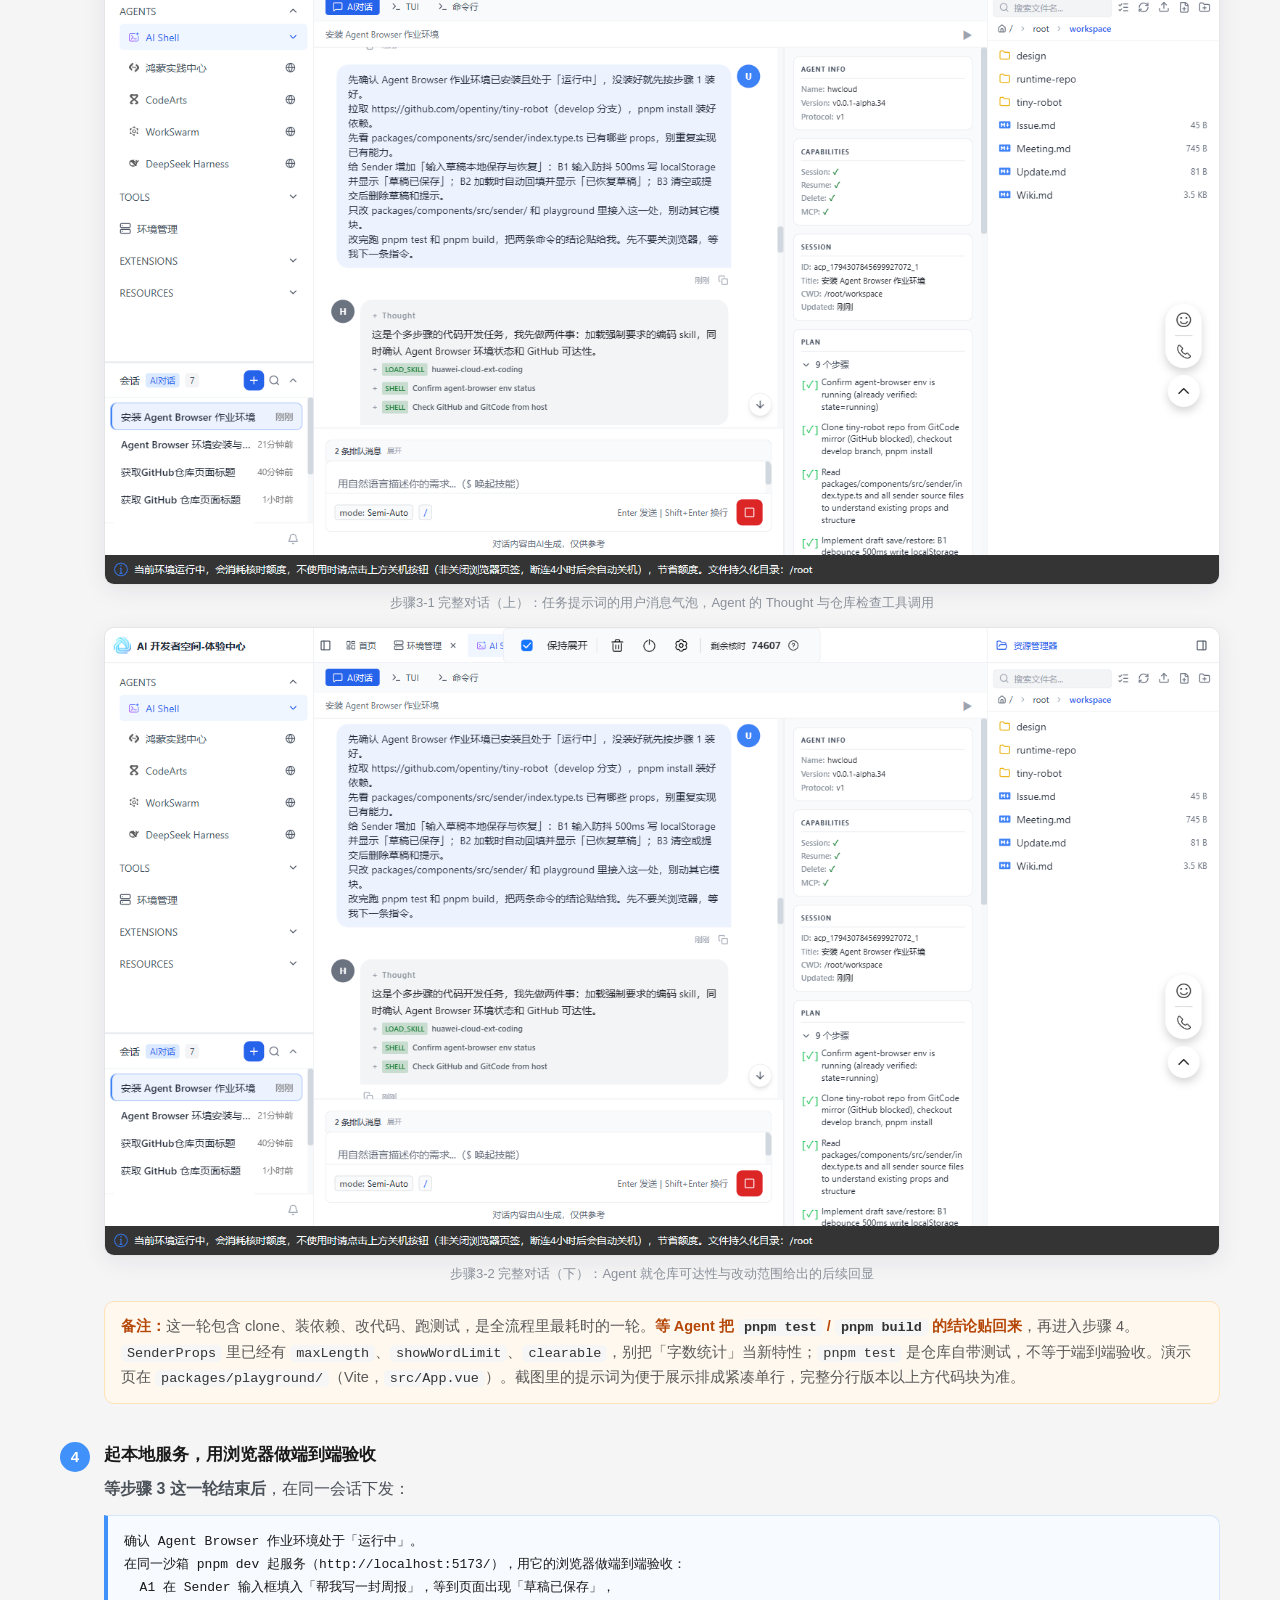
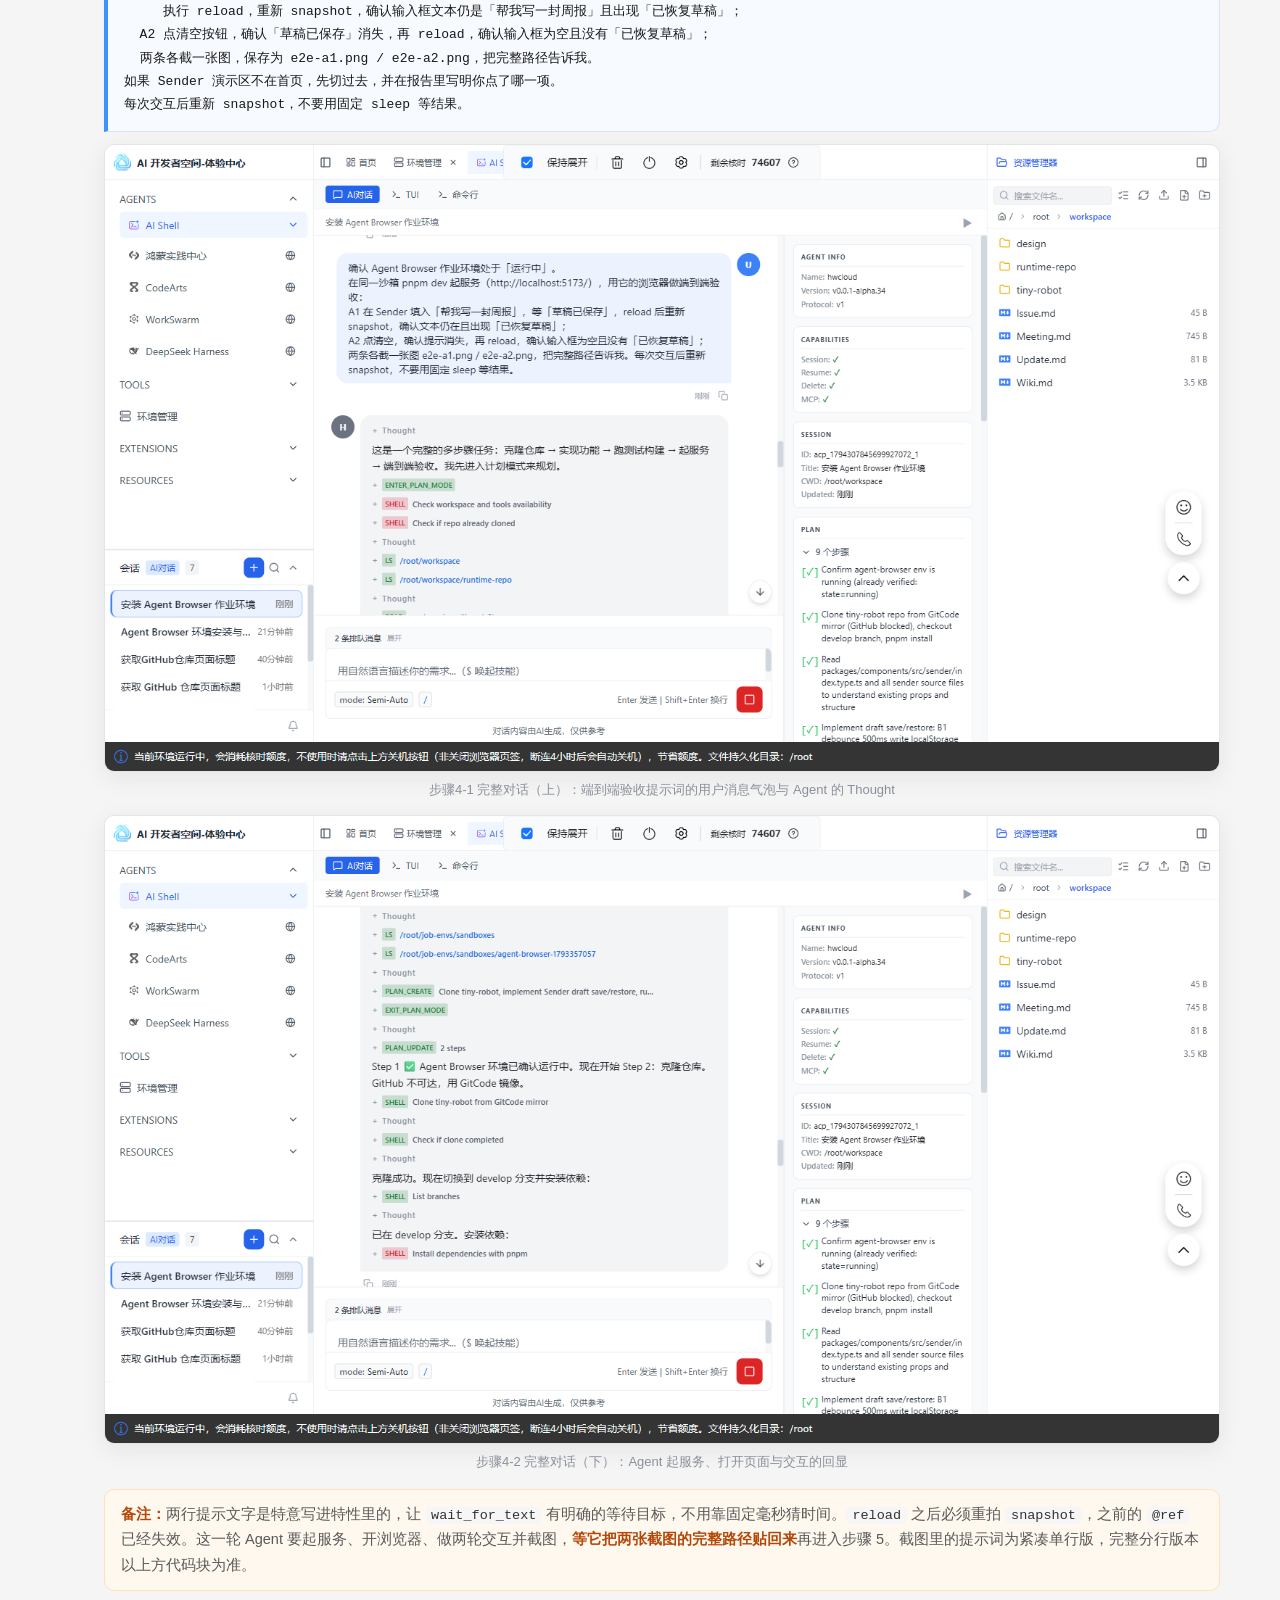
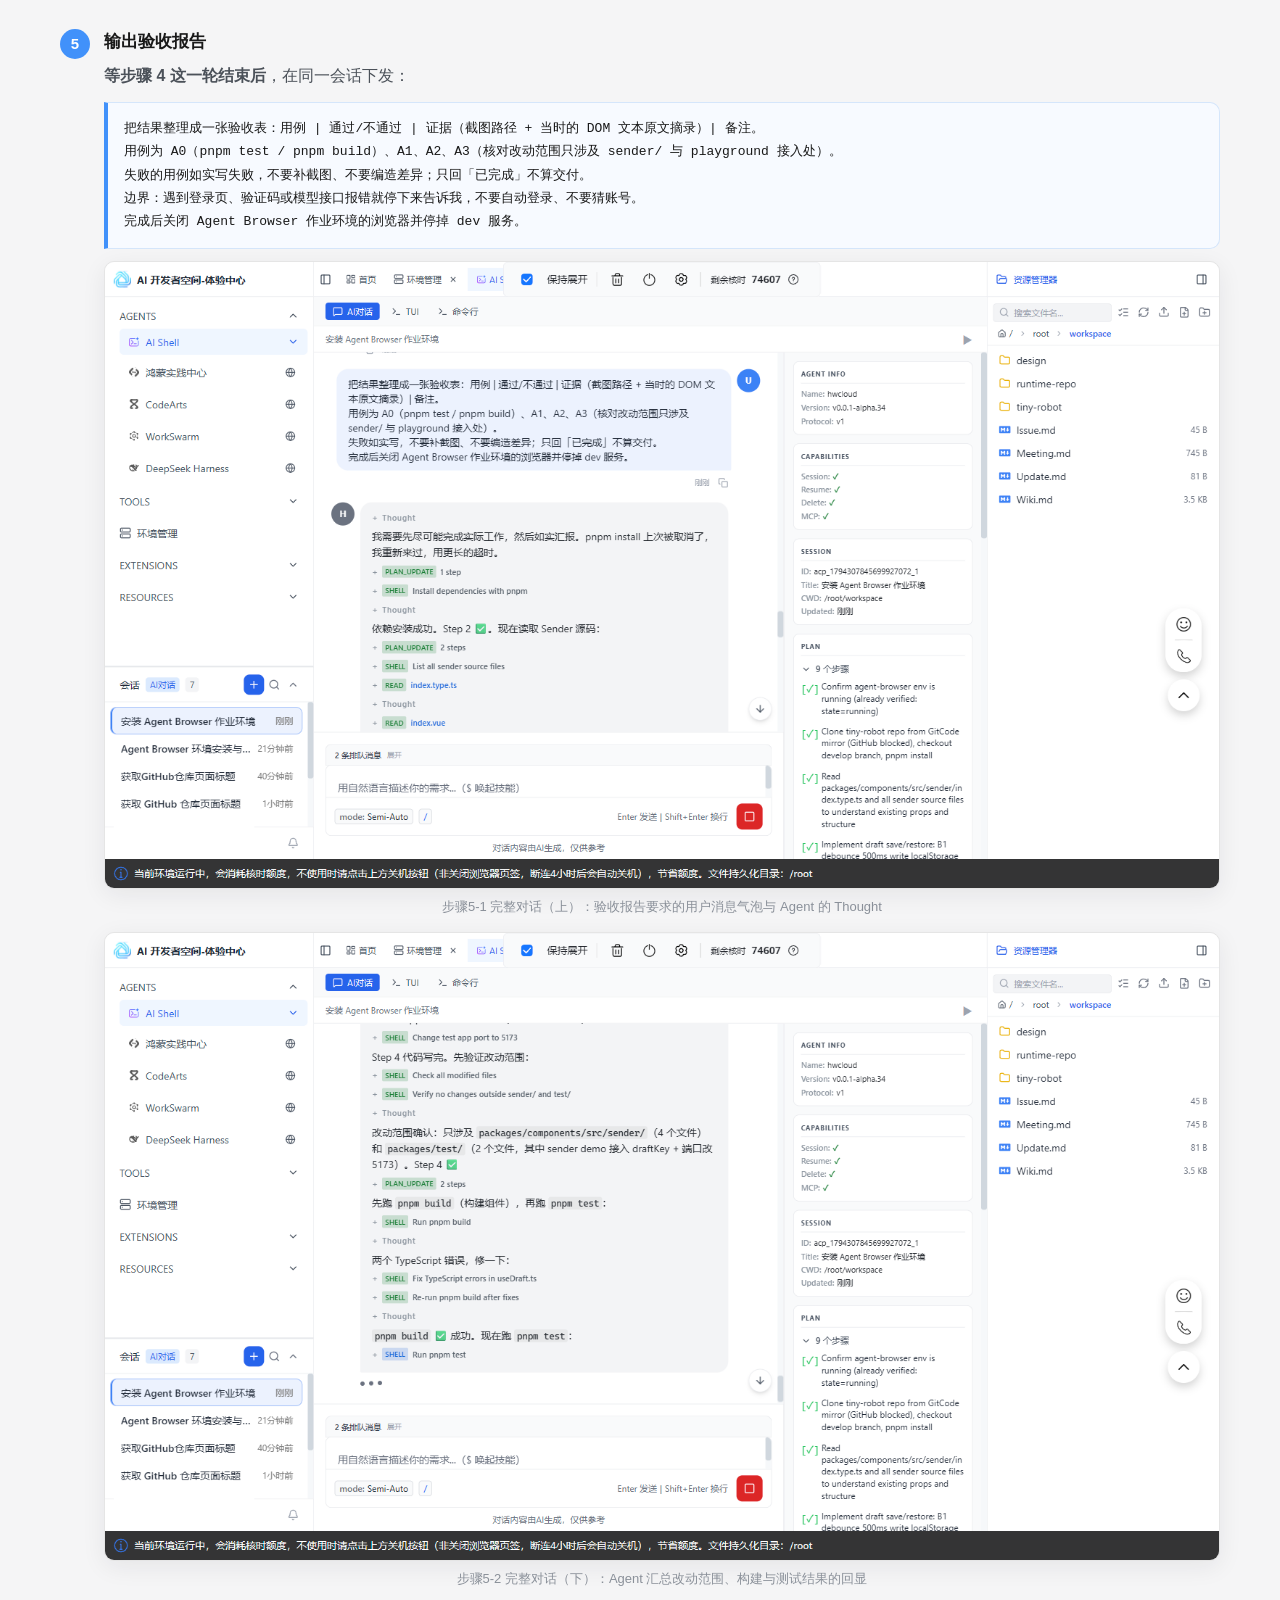
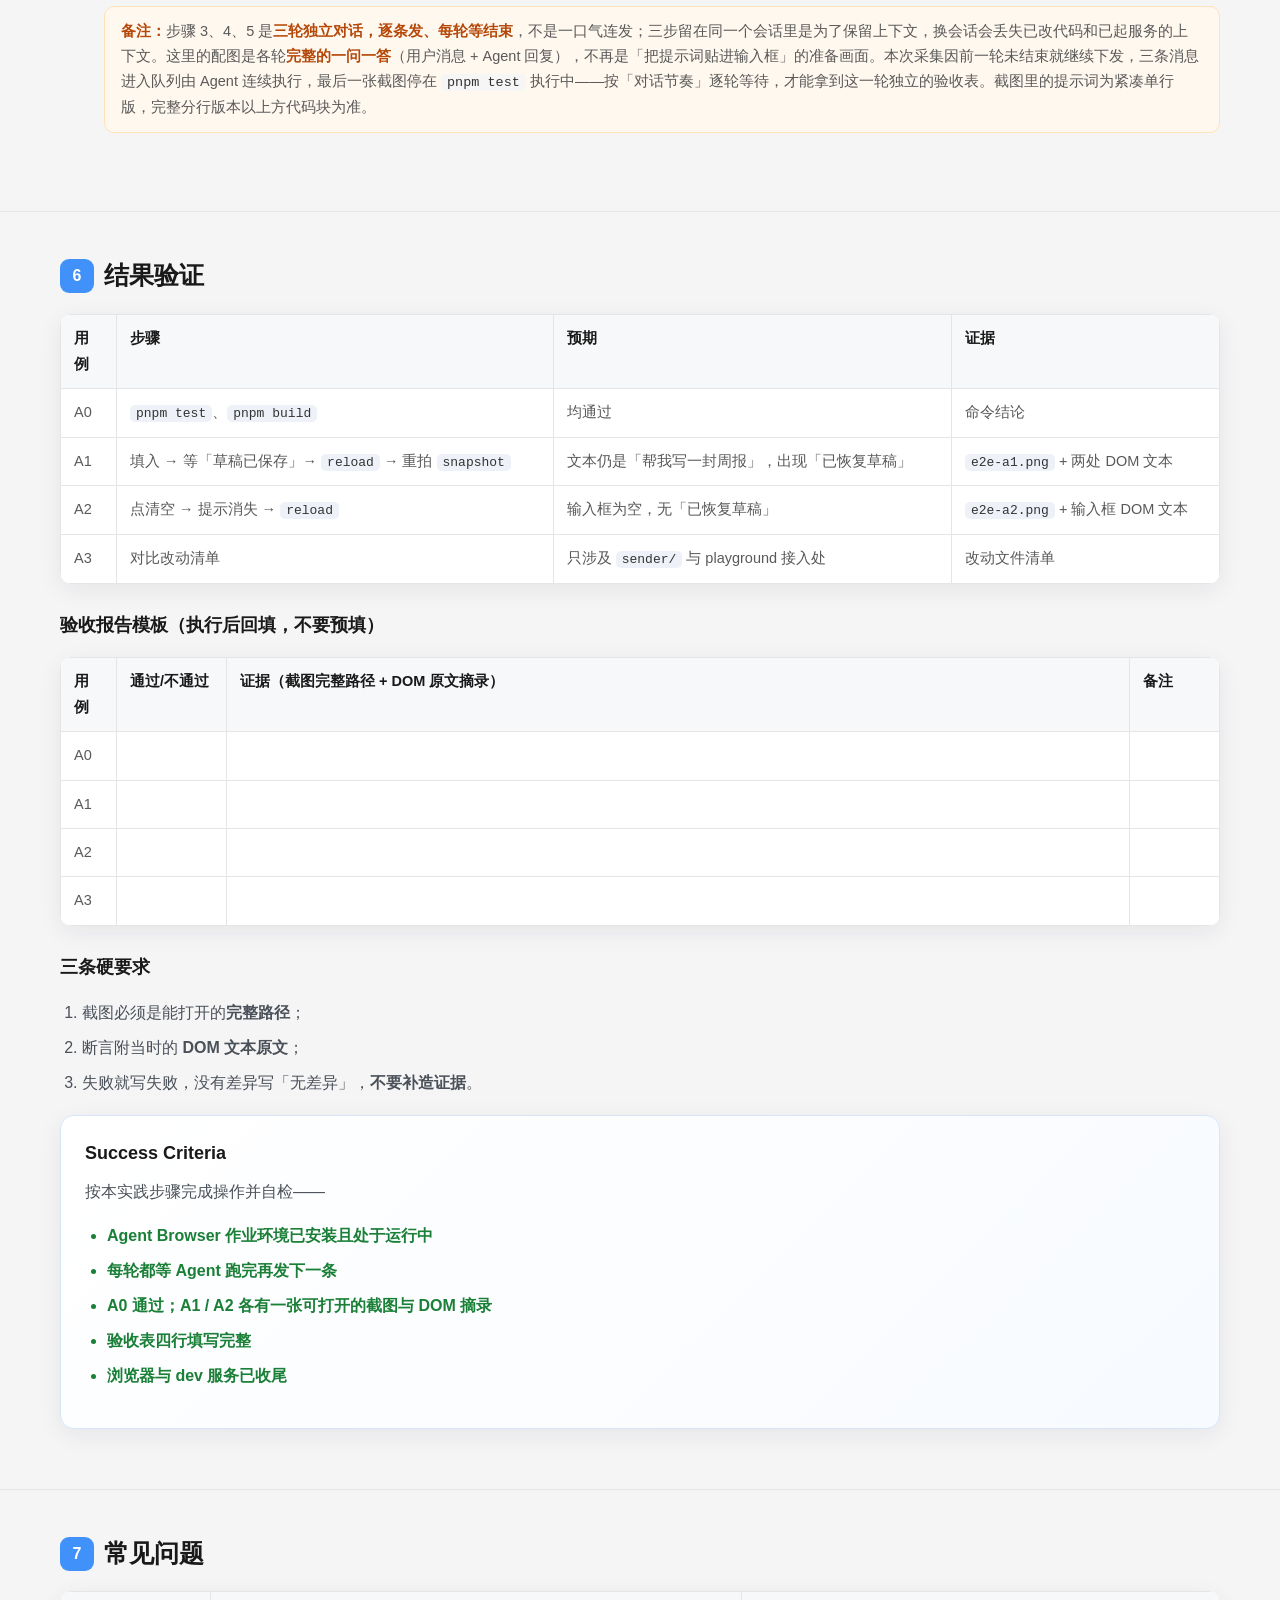
==== commit 2176b302: "style(cases): 案例详情页统一为指南蓝视觉并新增返回指南面包屑" ====
--- a/cases/AgentBrowser/index.html
+++ b/cases/AgentBrowser/index.html
@@ -7,8 +7,8 @@
 <link rel="icon" type="image/svg+xml" href="../../images/space.svg" />
 <style>
   :root{
-    --hw-red:#CF0A2C;
-    --hw-red-dark:#A3001C;
+    --hw-red:#4191FA;
+    --hw-red-dark:#2F6FD0;
     --ink:#1f2329;
     --ink-2:#4b5159;
     --ink-3:#8a9099;
@@ -34,14 +34,14 @@
 
   /* Hero */
   .hero{
-    background:linear-gradient(135deg,#fff 0%,#fff5f6 45%,#fdeef0 100%);
+    background:linear-gradient(135deg,#fff 0%,#f5f8ff 45%,#eef4fe 100%);
     border-bottom:1px solid var(--line);padding:54px 0 40px;position:relative;overflow:hidden;
   }
   .hero:after{
     content:"";position:absolute;right:-80px;top:-80px;width:320px;height:320px;border-radius:50%;
-    background:radial-gradient(circle,rgba(207,10,44,.10),transparent 70%);
+    background:radial-gradient(circle,rgba(65,145,250,.10),transparent 70%);
   }
-  .tag{display:inline-block;font-size:13px;letter-spacing:1px;color:var(--hw-red);background:#fff;border:1px solid #ffd2d9;padding:4px 12px;border-radius:999px;font-weight:600}
+  .tag{display:inline-block;font-size:13px;letter-spacing:1px;color:var(--hw-red);background:#fff;border:1px solid #d5e6fb;padding:4px 12px;border-radius:999px;font-weight:600}
   .hero h1{font-size:34px;line-height:1.3;margin:16px 0 10px;font-weight:800;letter-spacing:.5px}
   .hero p.sub{font-size:17px;color:var(--ink-2);margin:0 0 22px;max-width:780px}
   .hero .meta{display:flex;gap:18px;flex-wrap:wrap;font-size:13px;color:var(--ink-3)}
@@ -50,12 +50,12 @@
   /* CTA */
   .cta{
     display:inline-flex;align-items:center;gap:10px;background:var(--hw-red);color:#fff;font-weight:700;
-    padding:14px 22px;border-radius:12px;font-size:16px;box-shadow:0 8px 22px rgba(207,10,44,.28);
+    padding:14px 22px;border-radius:12px;font-size:16px;box-shadow:0 8px 22px rgba(65,145,250,.28);
     transition:transform .15s ease,box-shadow .15s ease;
   }
-  .cta:hover{transform:translateY(-2px);box-shadow:0 12px 28px rgba(207,10,44,.34);text-decoration:none;color:#fff}
+  .cta:hover{transform:translateY(-2px);box-shadow:0 12px 28px rgba(65,145,250,.34);text-decoration:none;color:#fff}
   .cta.ghost{background:#fff;color:var(--hw-red);border:1.5px solid var(--hw-red);box-shadow:none}
-  .cta.ghost:hover{background:#fff5f6}
+  .cta.ghost:hover{background:#f5f8ff}
 
   section{padding:42px 0;border-bottom:1px solid var(--line)}
   section.bg{background:var(--bg)}
@@ -93,12 +93,12 @@
   pre code{font-family:"SFMono-Regular",Consolas,Menlo,monospace;white-space:pre;background:none;color:inherit;padding:0}
   .cmd{background:var(--bg-soft2);border:1px dashed var(--line);border-radius:10px;padding:12px 14px;font-family:monospace;font-size:13.5px;color:var(--ink);margin:12px 0;word-break:break-all}
   .prompt{
-    background:#fff6f7;border:1px solid #ffd2d9;border-left:4px solid var(--hw-red);
+    background:#f7faff;border:1px solid #d5e6fb;border-left:4px solid var(--hw-red);
     border-radius:0 10px 10px 0;padding:14px 16px;margin:12px 0;color:var(--ink);
     font-family:"SFMono-Regular",Consolas,Menlo,monospace;font-size:13px;line-height:1.8;
     white-space:pre-wrap;overflow:auto;
   }
-  .quote{background:#fff5f6;border-left:4px solid var(--hw-red);border-radius:0 10px 10px 0;padding:12px 16px;margin:14px 0;font-size:15px;color:var(--ink);box-shadow:var(--shadow)}
+  .quote{background:#f5f8ff;border-left:4px solid var(--hw-red);border-radius:0 10px 10px 0;padding:12px 16px;margin:14px 0;font-size:15px;color:var(--ink);box-shadow:var(--shadow)}
 
   /* Steps */
   .step{display:flex;gap:14px;margin:20px 0}
@@ -119,7 +119,7 @@
   .ok{color:var(--ok);font-weight:600}
 
   /* 强调块 */
-  .urt{background:linear-gradient(135deg,#fff,#fff6f7);border:1.5px solid #ffd2d9;border-radius:var(--radius);padding:22px 24px;margin:18px 0;box-shadow:var(--shadow)}
+  .urt{background:linear-gradient(135deg,#fff,#f7faff);border:1.5px solid #d5e6fb;border-radius:var(--radius);padding:22px 24px;margin:18px 0;box-shadow:var(--shadow)}
   .urt h3{margin-top:0}
 
   footer{background:#fff;padding:30px 0;color:var(--ink-3);font-size:13.5px;text-align:center}
@@ -134,8 +134,16 @@
   .lb-mask img{max-width:96vw;max-height:90vh;width:auto;height:auto;border-radius:8px;background:#fff;box-shadow:0 24px 60px rgba(0,0,0,.5)}
   .lb-tip{position:fixed;left:50%;bottom:20px;transform:translateX(-50%);color:#fff;font-size:13px;opacity:.7}
 </style>
+  <link rel="stylesheet" href="../guide-theme.css" />
 </head>
 <body>
+<nav class="guide-crumb">
+  <a href="../../AIDevspace.html#practice-cases">操作指南</a>
+  <span class="sep">/</span>
+  <span>实践案例</span>
+  <span class="sep">/</span>
+  <span class="cur">Agent Browser 端到端测试验收</span>
+</nav>
 
 <!-- HERO -->
 <header class="hero">
--- a/cases/guide-theme.css
+++ b/cases/guide-theme.css
@@ -0,0 +1,122 @@
+/* 全站视觉统一：与 AIDevspace.html（操作指南）共用一套 token
+   用途：实践案例详情页继承指南的配色、字体、代码块与表格样式，
+   仅保留各页自身的内容布局差异。 */
+
+:root {
+  /* 指南 token */
+  --link: #4191fa;
+  --title: #191919;
+  --text: #595959;
+  --text-2: #6b6b6b;
+  --text-3: #999999;
+  --border: #e5e5e5;
+  --bg: #f5f5f6;
+  --bg-soft: #f7f8fa;
+  --card: #ffffff;
+  --code-bg: #f6f6f6;
+  --code-text: #333333;
+
+  /* 案例页原有变量名映射 */
+  --fg: #191919;
+  --ink: #191919;
+  --ink2: #595959;
+  --ink3: #6b6b6b;
+  --sub: #595959;
+  --mute: #999999;
+  --muted: #6b6b6b;
+  --line: #e5e5e5;
+  --line2: #efefef;
+  --accent: #4191fa;
+  --accent-soft: #eef4fe;
+  --accent-line: #d5e6fb;
+  --blue: #4191fa;
+  --blue-soft: #eef4fe;
+  --brand: #4191fa;
+  --brand-dark: #2f6fd0;
+  --brand-soft: #eef4fe;
+  --brand-line: #d5e6fb;
+  --hw-red: #4191fa;
+  --hw-red-dark: #2f6fd0;
+}
+
+body {
+  font-family: -apple-system, BlinkMacSystemFont, "Segoe UI", "PingFang SC",
+    "Hiragino Sans GB", "Microsoft YaHei", "Helvetica Neue", Arial, sans-serif;
+  color: var(--text);
+  background: var(--bg);
+  line-height: 1.75;
+  -webkit-font-smoothing: antialiased;
+}
+
+a {
+  color: var(--link);
+  text-decoration: none;
+}
+a:hover {
+  text-decoration: underline;
+}
+
+h1,
+h2,
+h3,
+h4 {
+  color: var(--title);
+}
+
+code,
+kbd,
+samp,
+pre {
+  font-family: ui-monospace, SFMono-Regular, "SF Mono", Menlo, Consolas,
+    "Liberation Mono", monospace;
+}
+code {
+  background: var(--code-bg);
+  color: var(--code-text);
+}
+pre {
+  background: var(--code-bg);
+  border-color: var(--border);
+}
+
+table th {
+  background: var(--bg-soft);
+  color: var(--title);
+}
+table th,
+table td {
+  border-color: var(--border);
+}
+
+/* 面包屑：说明案例从属于操作指南，并提供回流入口 */
+.guide-crumb {
+  display: flex;
+  align-items: center;
+  flex-wrap: wrap;
+  gap: 8px;
+  padding: 10px 24px;
+  background: #ffffff;
+  border-bottom: 1px solid var(--border);
+  font-size: 13px;
+  color: var(--text-2);
+}
+.guide-crumb a {
+  color: var(--link);
+  text-decoration: none;
+}
+.guide-crumb a:hover {
+  text-decoration: underline;
+}
+.guide-crumb .sep {
+  color: #cccccc;
+}
+.guide-crumb .cur {
+  color: var(--title);
+  font-weight: 600;
+}
+@media (max-width: 720px) {
+  .guide-crumb {
+    padding: 8px 16px;
+    font-size: 12.5px;
+  }
+}
